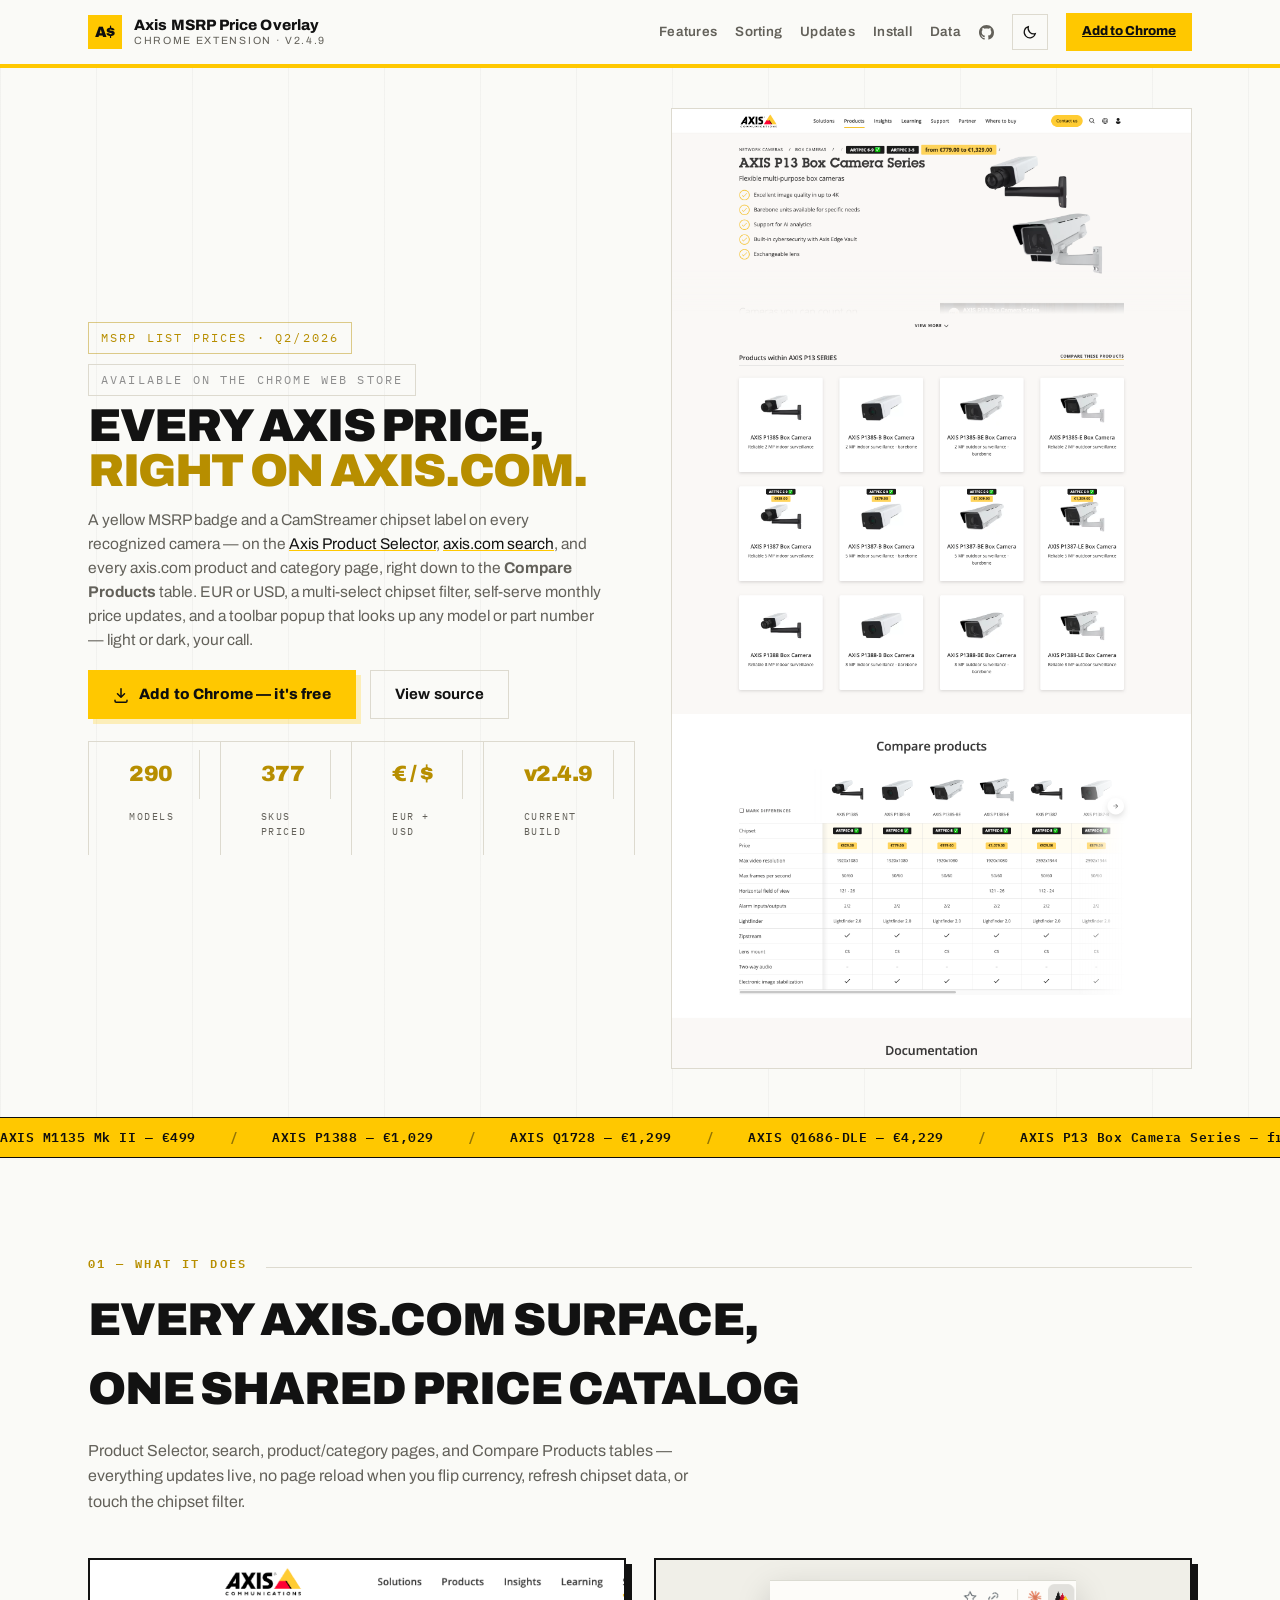
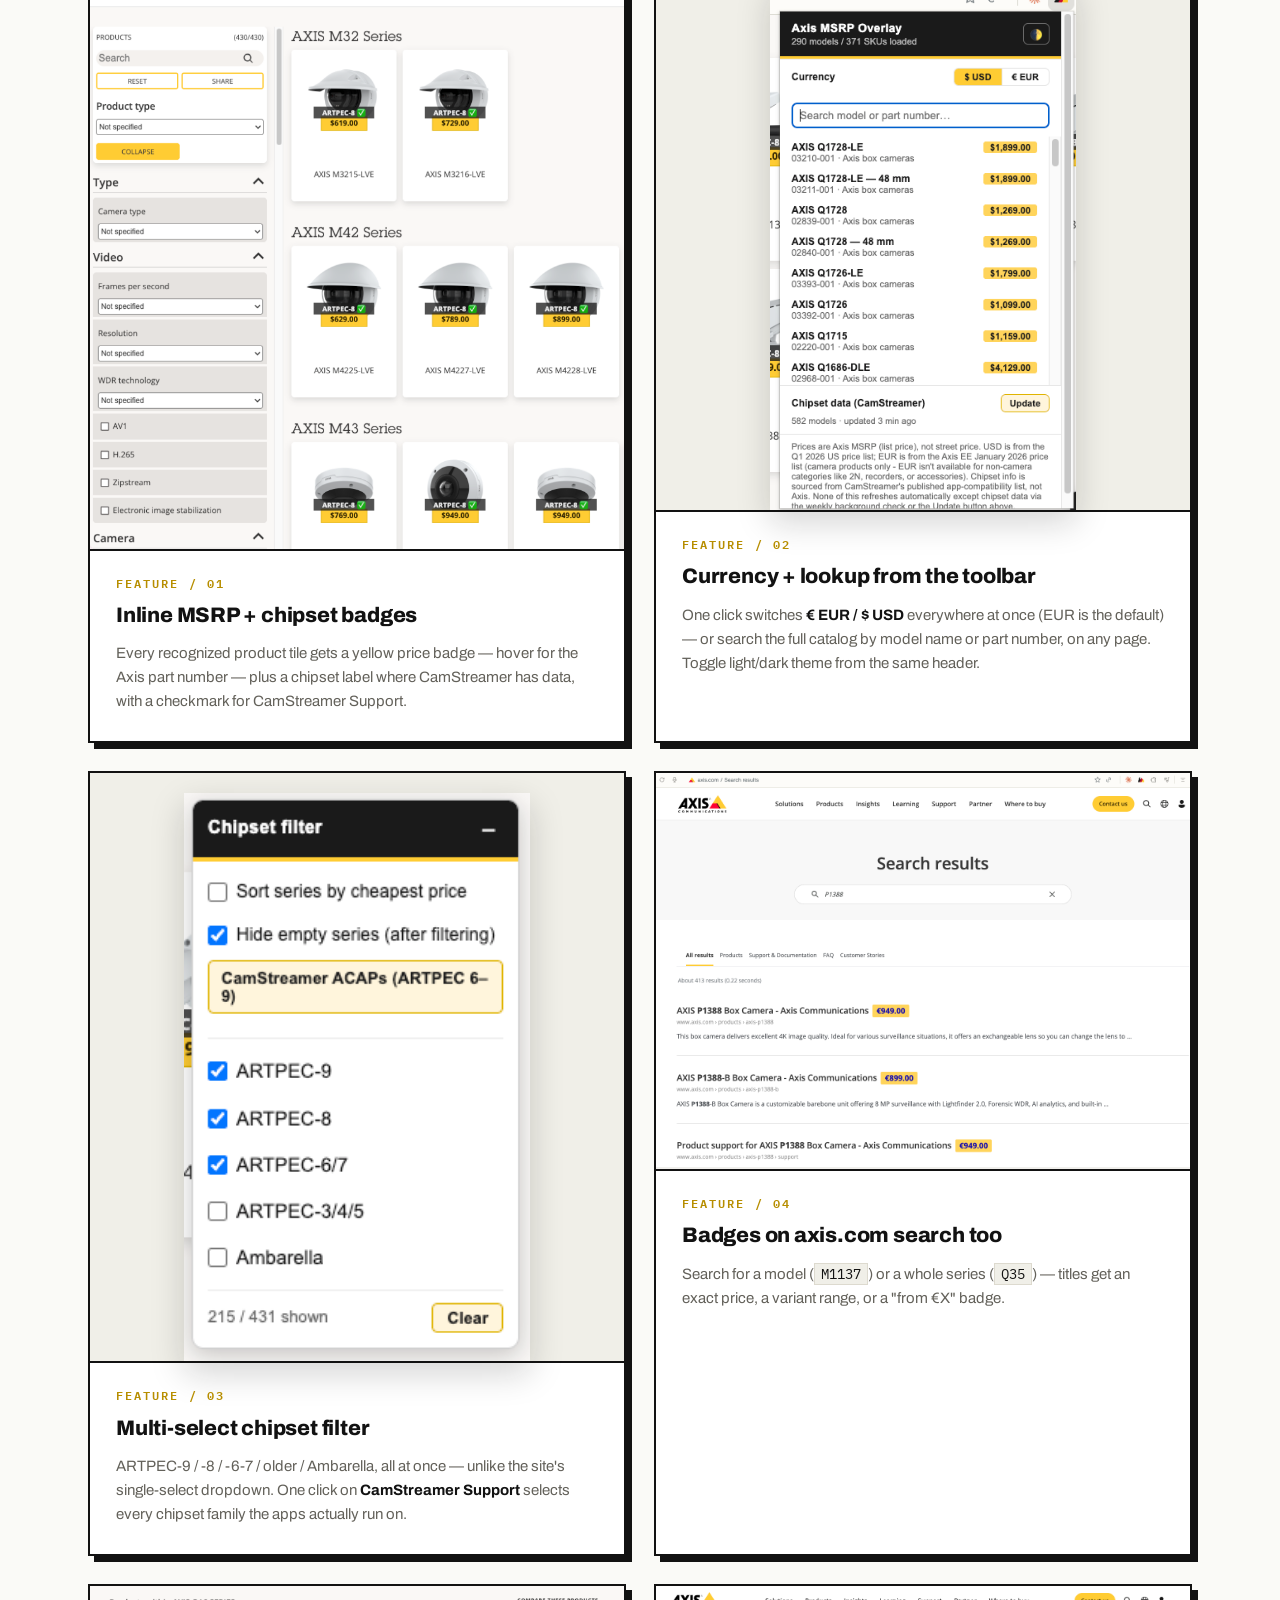
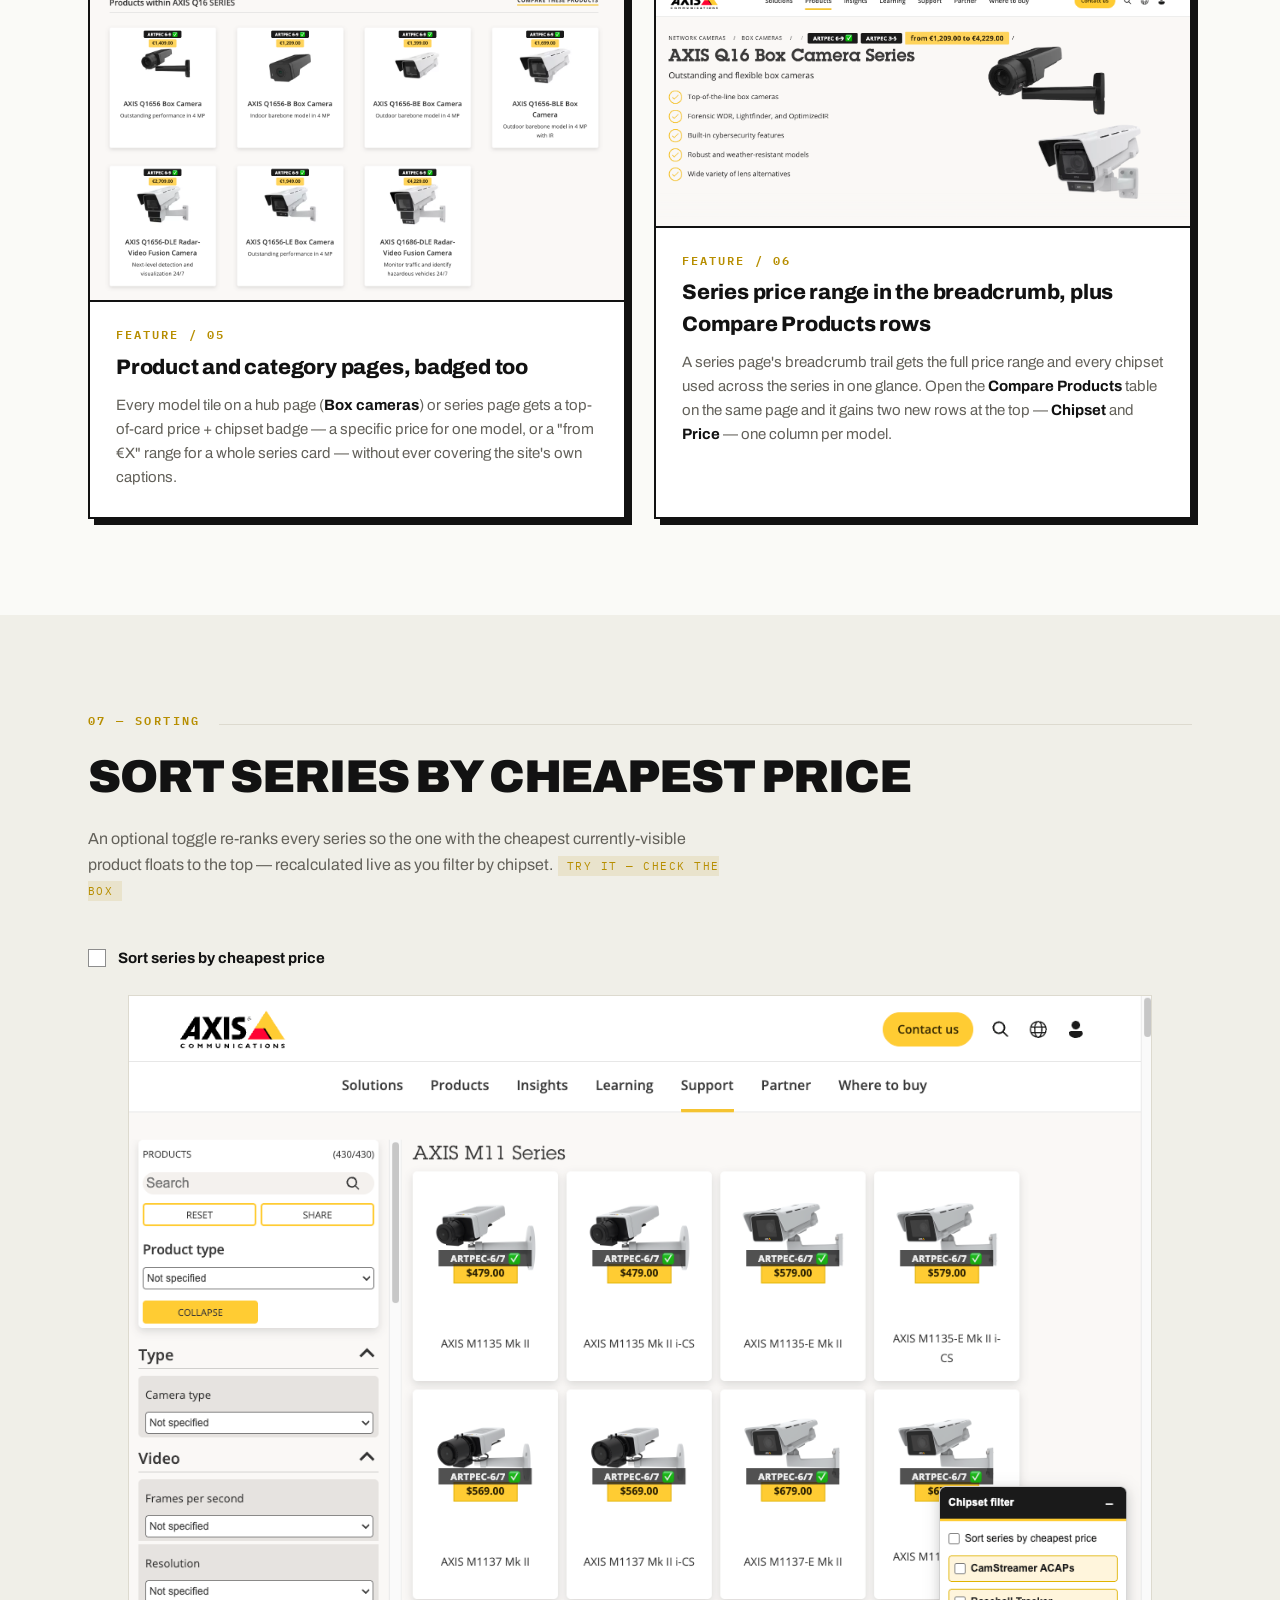
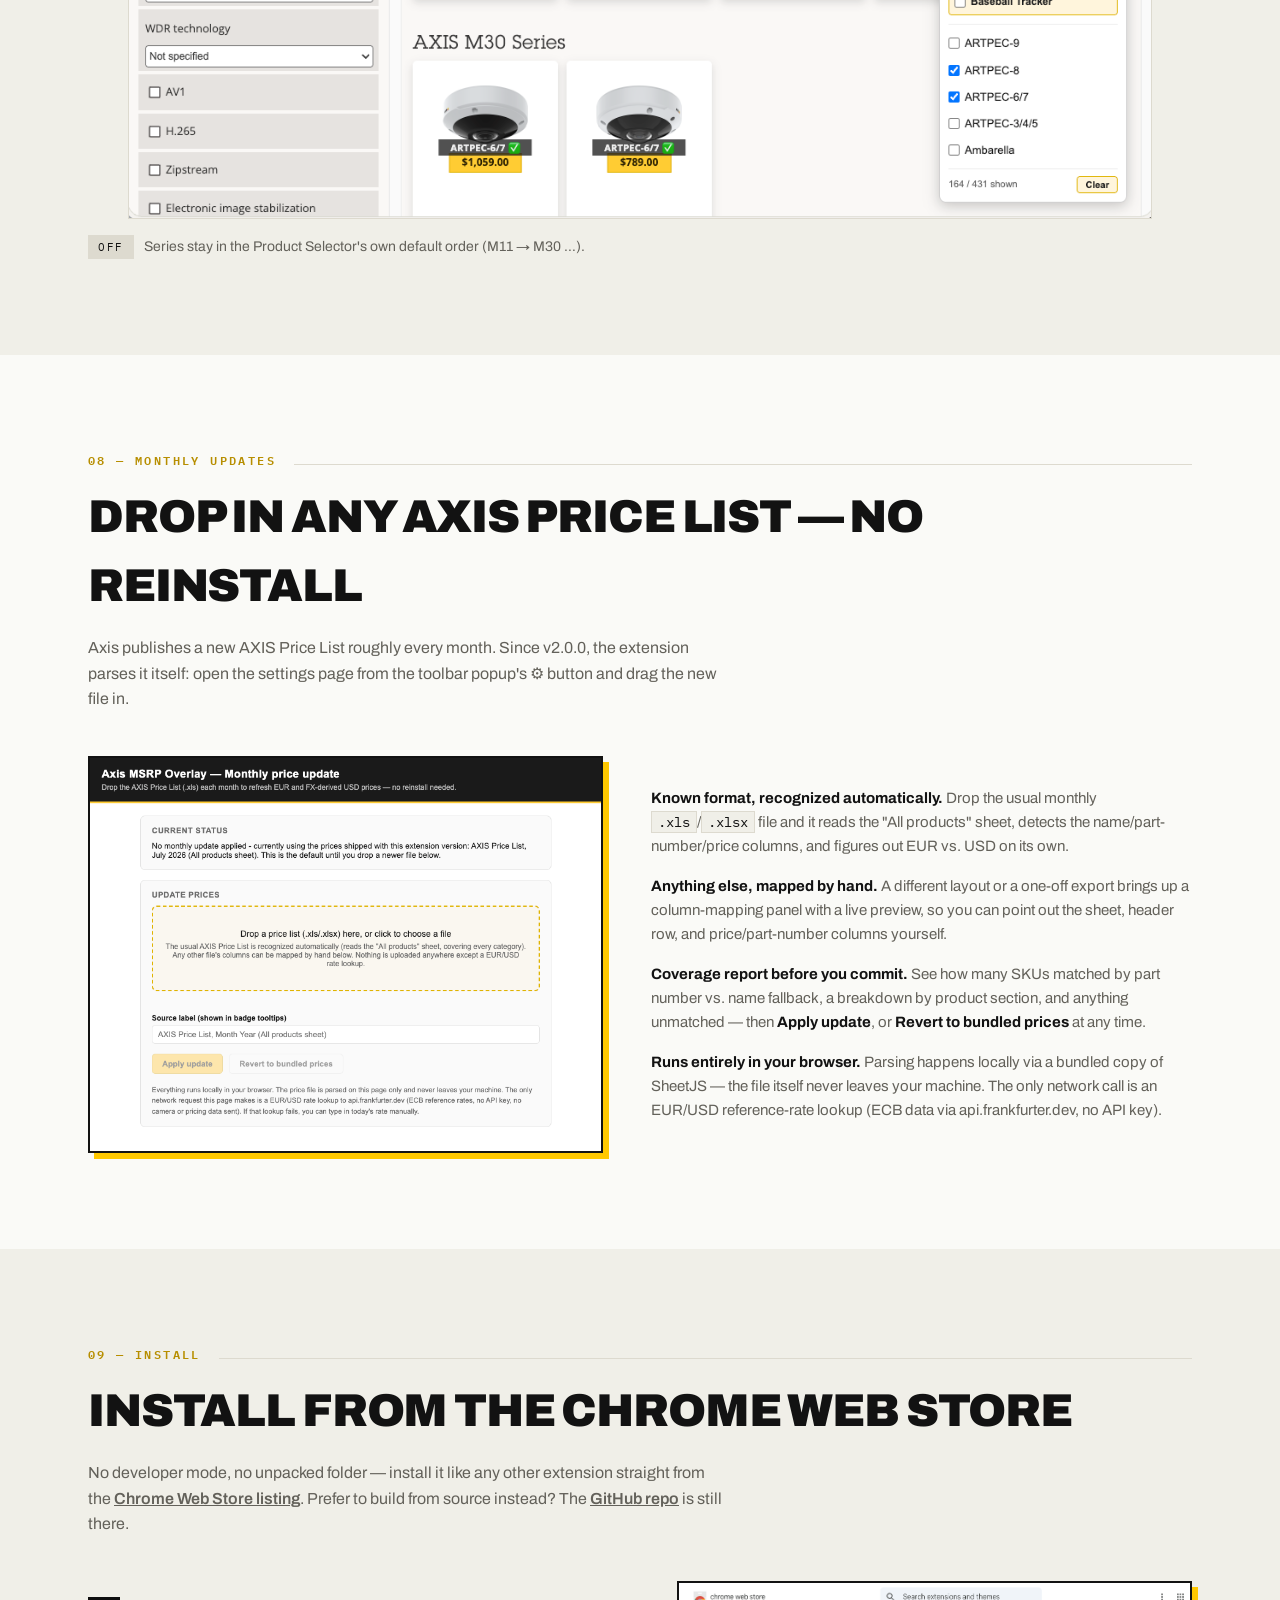
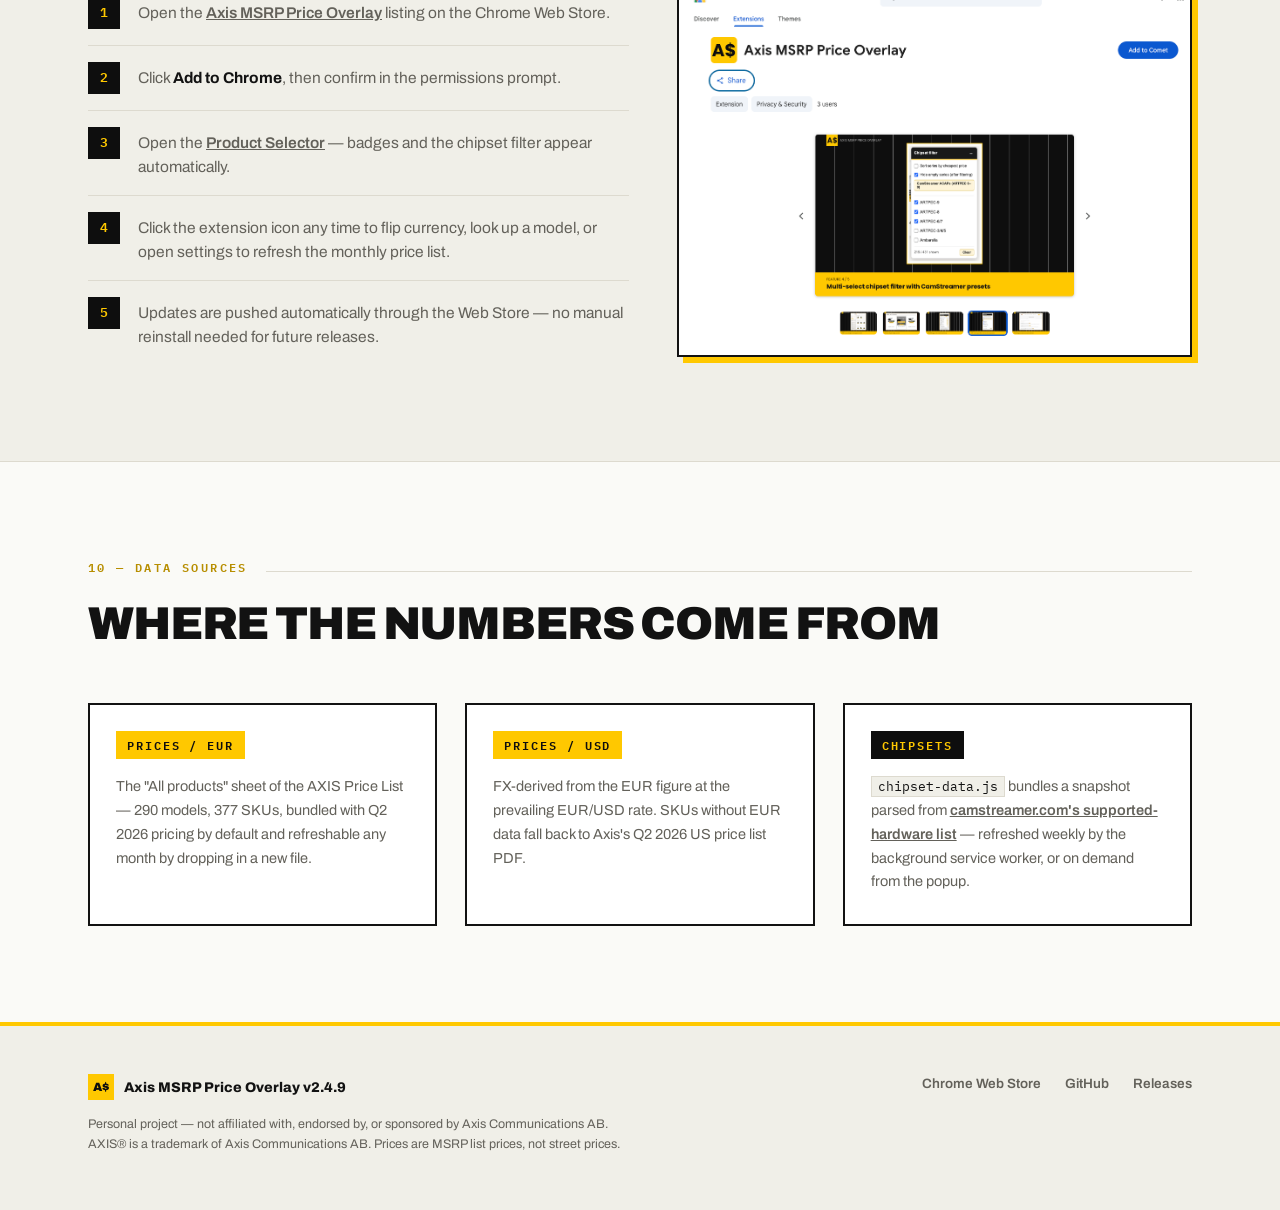
==== docs/index.html @ 6719619a "Add files via upload" ====
<!DOCTYPE html>
<html lang="en">
<head>
<meta charset="UTF-8">
<meta name="viewport" content="width=device-width, initial-scale=1.0">
<title>Axis MSRP Price Overlay — Chrome Extension</title>
<meta name="description" content="Axis MSRP prices and CamStreamer chipset info on the Product Selector, axis.com search, product/category pages, and Compare Products tables. EUR/USD, monthly self-serve price updates.">
<script>
  // Applied synchronously, before first paint, so the page never flashes the
  // wrong theme on load. Mirrors the extension's own light/dark toggle:
  // remembers the visitor's choice, otherwise follows the OS preference.
  (function () {
    var KEY = "axis-overlay-docs-theme";
    var stored = null;
    try { stored = localStorage.getItem(KEY); } catch (e) {}
    var theme = stored || (window.matchMedia && window.matchMedia("(prefers-color-scheme: dark)").matches ? "dark" : "light");
    document.documentElement.setAttribute("data-theme", theme);
  })();
</script>
<link rel="preconnect" href="https://fonts.googleapis.com">
<link rel="preconnect" href="https://fonts.gstatic.com" crossorigin>
<link href="https://fonts.googleapis.com/css2?family=Archivo:wght@400;500;600;700;800;900&family=IBM+Plex+Mono:wght@400;500;600&display=swap" rel="stylesheet">
<style>
  :root {
    --yellow: #FFC800;
    --yellow-deep: #B78E00;
    --void-fixed: #0E0E0E; /* always-dark text/border for elements sitting directly on the yellow accent (brand mark, ticker, step numbers) - constant across both themes so the brand mark reads the same either way */

    /* Light theme (default) */
    --bg: #FAFAF7;
    --bg-alt: #F0EFE8;
    --surface: #FFFFFF;
    --ink: #121212;
    --mute: #63615A;
    --mute-2: #8D8D8D;
    --border: #DDDACF;
    --grid-tint: rgba(18, 18, 18, 0.035);
  }

  html[data-theme="dark"] {
    --bg: #0E0E0E;
    --bg-alt: #1A1A1A;
    --surface: #1E1E1E;
    --ink: #F4F3EE;
    --mute: #B9B8B2;
    --mute-2: #9B9B9B;
    --border: #2C2C2C;
    --grid-tint: rgba(244, 243, 238, 0.045);
  }

  * { box-sizing: border-box; }
  html { scroll-behavior: smooth; }
  body {
    margin: 0;
    background: var(--bg);
    color: var(--ink);
    font-family: 'Archivo', Helvetica, Arial, sans-serif;
    -webkit-font-smoothing: antialiased;
    line-height: 1.5;
    transition: background 0.15s ease, color 0.15s ease;
  }
  a { color: inherit; }
  img { max-width: 100%; display: block; }
  code {
    font-family: 'IBM Plex Mono', monospace;
    background: var(--bg-alt);
    border: 1px solid var(--border);
    padding: 1px 6px;
    font-size: 0.9em;
    color: var(--ink);
  }
  ::selection { background: var(--yellow); color: var(--void-fixed); }
  .wrap { max-width: 1160px; margin: 0 auto; padding: 0 28px; }
  .mono { font-family: 'IBM Plex Mono', monospace; }

  /* ---------- Buttons ---------- */
  .btn {
    display: inline-flex; align-items: center; gap: 10px;
    text-decoration: none;
    font-weight: 800;
    font-size: 15px;
    padding: 12px 24px;
    letter-spacing: 0.01em;
    border: 1px solid transparent;
  }
  .btn svg { width: 16px; height: 16px; fill: currentColor; }
  .btn-primary { background: var(--yellow); color: var(--void-fixed); box-shadow: 5px 5px 0 rgba(255,200,0,0.25); }
  .btn-primary:hover { background: #fff; box-shadow: 5px 5px 0 rgba(255,255,255,0.25); }
  .btn-ghost { background: transparent; color: var(--ink); border-color: var(--border); font-weight: 700; }
  .btn-ghost:hover { border-color: var(--yellow); color: var(--yellow-deep); }
  html[data-theme="dark"] .btn-ghost:hover { color: var(--yellow); }
  .btn-nav { background: var(--yellow); color: var(--void-fixed); font-weight: 800; font-size: 13px; padding: 9px 16px; }
  .btn-nav:hover { background: #fff; }

  /* ---------- Theme toggle ---------- */
  .theme-toggle {
    width: 36px; height: 36px; flex: none;
    display: flex; align-items: center; justify-content: center;
    background: transparent; border: 1px solid var(--border); color: var(--ink);
    cursor: pointer; padding: 0;
  }
  .theme-toggle:hover { border-color: var(--yellow); color: var(--yellow-deep); }
  html[data-theme="dark"] .theme-toggle:hover { color: var(--yellow); }
  .theme-toggle svg { width: 16px; height: 16px; fill: none; stroke: currentColor; stroke-width: 1.8; }
  .theme-toggle .icon-sun { display: none; }
  .theme-toggle .icon-moon { display: block; }
  html[data-theme="dark"] .theme-toggle .icon-sun { display: block; }
  html[data-theme="dark"] .theme-toggle .icon-moon { display: none; }

  /* ---------- Nav ---------- */
  header {
    position: sticky; top: 0; z-index: 60;
    background: var(--bg);
    border-bottom: 4px solid var(--yellow);
    transition: background 0.15s ease;
  }
  .nav-inner {
    height: 64px;
    display: flex; align-items: center; justify-content: space-between; gap: 20px;
  }
  .brand { display: flex; align-items: center; gap: 12px; text-decoration: none; }
  .brand-mark {
    width: 34px; height: 34px; flex: none;
    background: var(--yellow);
    display: flex; align-items: center; justify-content: center;
    font-weight: 900; font-size: 15px; color: var(--void-fixed); letter-spacing: -0.02em;
  }
  .brand-text { display: flex; flex-direction: column; line-height: 1.15; }
  .brand-text .t1 { color: var(--ink); font-weight: 800; font-size: 15px; letter-spacing: 0.01em; }
  .brand-text .t2 { color: var(--mute); font-size: 10.5px; letter-spacing: 0.16em; text-transform: uppercase; }
  .nav-links { display: flex; align-items: center; gap: 18px; }
  .nav-links a:not(.btn-nav) { color: var(--mute); text-decoration: none; font-size: 13.5px; font-weight: 600; letter-spacing: 0.02em; }
  .nav-links a:not(.btn-nav):hover { color: var(--yellow-deep); }
  html[data-theme="dark"] .nav-links a:not(.btn-nav):hover { color: var(--yellow); }
  .icon-github { width: 15px; height: 15px; fill: currentColor; }
  .icon-github-link { color: var(--mute); display: flex; }
  .icon-github-link:hover { color: var(--yellow-deep); }
  html[data-theme="dark"] .icon-github-link:hover { color: var(--yellow); }

  /* ---------- Hero ---------- */
  .hero {
    background: var(--bg); color: var(--ink);
    padding: 40px 28px 48px;
    position: relative; overflow: hidden;
    transition: background 0.15s ease;
  }
  .hero::before {
    content: ""; position: absolute; inset: 0; pointer-events: none;
    background-image: repeating-linear-gradient(90deg, var(--grid-tint) 0, var(--grid-tint) 1px, transparent 1px, transparent 96px);
  }
  .hero .wrap { position: relative; }
  .hero-grid { display: grid; grid-template-columns: 1.05fr 1fr; gap: 36px; align-items: center; }
  .hero-copy { min-width: 0; }
  .tag-row { display: flex; flex-wrap: wrap; align-items: center; gap: 10px; margin-bottom: 8px; }
  .tag {
    font-family: 'IBM Plex Mono', monospace; font-size: 12px; letter-spacing: 0.18em; text-transform: uppercase;
    padding: 6px 12px; border: 1px solid var(--border); color: var(--mute-2);
  }
  .tag-accent { color: var(--yellow-deep); border-color: rgba(183,142,0,0.45); }
  html[data-theme="dark"] .tag-accent { color: var(--yellow); border-color: rgba(255,200,0,0.45); }
  .hero h1 {
    margin: 0 0 14px; font-weight: 900; letter-spacing: -0.03em; line-height: 0.98;
    font-size: clamp(28px, 3.6vw, 54px); max-width: 560px; text-transform: uppercase;
  }
  .hero h1 span { color: var(--yellow-deep); }
  html[data-theme="dark"] .hero h1 span { color: var(--yellow); }
  .hero .sub { margin: 0 0 18px; max-width: 520px; font-size: 15.5px; line-height: 1.55; color: var(--mute); }
  .hero .sub a { color: var(--ink); text-decoration-color: var(--yellow); }
  .cta-row { display: flex; flex-wrap: wrap; gap: 14px; margin-bottom: 22px; }
  .stat-strip {
    display: grid; grid-template-columns: repeat(4, 1fr);
    border: 1px solid var(--border); border-bottom: none;
    max-width: 760px;
  }
  .stat-strip div { padding: 8px 20px; border-right: 1px solid var(--border); }
  .stat-strip div:last-child { border-right: none; }
  .stat-num { font-weight: 900; font-size: 22px; color: var(--yellow-deep); letter-spacing: -0.02em; }
  html[data-theme="dark"] .stat-num { color: var(--yellow); }
  .stat-label { font-family: 'IBM Plex Mono', monospace; font-size: 10px; letter-spacing: 0.16em; text-transform: uppercase; color: var(--mute); margin-top: 2px; }
  .hero-shot { margin: 0; border: 1px solid var(--border); background: var(--bg-alt); width: 100%; }
  .hero-shot img { width: 100%; height: auto; }

  /* ---------- Ticker ---------- */
  .ticker {
    background: var(--yellow); border-top: 1px solid var(--void-fixed); border-bottom: 1px solid var(--void-fixed);
    overflow: hidden; padding: 10px 0;
  }
  .ticker-track {
    display: flex; gap: 34px; white-space: nowrap;
    font-family: 'IBM Plex Mono', monospace; font-size: 12.5px; font-weight: 600; color: var(--void-fixed); letter-spacing: 0.04em;
    width: max-content;
    animation: ticker-scroll 32s linear infinite;
  }
  .ticker:hover .ticker-track { animation-play-state: paused; }
  .ticker-track span { flex: none; }
  .ticker-track .sep { opacity: 0.45; }
  @keyframes ticker-scroll { from { transform: translateX(0); } to { transform: translateX(-50%); } }

  /* ---------- Section heading ---------- */
  .eyebrow-row { display: flex; align-items: baseline; gap: 18px; margin-bottom: 14px; }
  .eyebrow { font-family: 'IBM Plex Mono', monospace; font-size: 12px; letter-spacing: 0.2em; font-weight: 600; color: var(--yellow-deep); }
  html[data-theme="dark"] .eyebrow { color: var(--yellow); }
  .rule { flex: 1; height: 1px; background: var(--border); }
  .section-title { margin: 0 0 14px; font-weight: 900; letter-spacing: -0.025em; text-transform: uppercase; font-size: clamp(28px, 3.6vw, 46px); }
  .section-sub { margin: 0 0 44px; max-width: 640px; font-size: 16px; line-height: 1.6; color: var(--mute); }

  section { padding: 96px 28px; transition: background 0.15s ease; }

  /* ---------- Features ---------- */
  .features { background: var(--bg); }
  .feature-grid { display: grid; grid-template-columns: repeat(2, 1fr); gap: 28px; }
  .feature-card { background: var(--surface); border: 2px solid var(--ink); box-shadow: 6px 6px 0 var(--ink); display: flex; flex-direction: column; }
  .feature-figure { margin: 0; border-bottom: 2px solid var(--ink); }
  .feature-figure-inset { background: var(--bg-alt); display: flex; justify-content: center; padding: 20px 20px 0; }
  .feature-figure-inset img { box-shadow: 0 12px 32px rgba(16,16,16,0.18); }
  .feature-body { padding: 24px 26px 28px; }
  .feature-kicker { font-family: 'IBM Plex Mono', monospace; font-size: 11.5px; letter-spacing: 0.18em; color: var(--yellow-deep); font-weight: 600; margin-bottom: 8px; }
  html[data-theme="dark"] .feature-kicker { color: var(--yellow); }
  .feature-body h3 { margin: 0 0 10px; font-weight: 800; font-size: 21px; letter-spacing: -0.01em; }
  .feature-body p { margin: 0; color: var(--mute); font-size: 15px; line-height: 1.6; }
  .feature-body strong { color: var(--ink); }

  /* ---------- Sorting (live, checkbox-driven demo) ---------- */
  .sorting { background: var(--bg-alt); }

  /* A real checkbox (not a decorative one) drives everything below it via
     the CSS :checked + general-sibling combinator - no JS needed, and it
     behaves like an actual checkbox (click, keyboard, screen reader) rather
     than a fake button pretending to be one. */
  .sort-toggle-row { display: flex; align-items: center; gap: 12px; margin-bottom: 26px; }
  .sort-checkbox {
    appearance: none; -webkit-appearance: none;
    width: 18px; height: 18px; flex: none;
    border: 1px solid var(--mute-2);
    background: var(--surface);
    margin: 0; position: relative; cursor: pointer;
  }
  .sort-checkbox:checked { background: var(--ink); border-color: var(--ink); }
  .sort-checkbox:checked::after {
    content: ""; position: absolute; left: 5px; top: 2px;
    width: 5px; height: 9px;
    border: solid var(--yellow); border-width: 0 2px 2px 0;
    transform: rotate(45deg);
  }
  .sort-toggle-label {
    font-size: 15px; font-weight: 700; cursor: pointer; user-select: none;
  }
  .try-live-tag {
    font-family: 'IBM Plex Mono', monospace; font-size: 10.5px; letter-spacing: 0.14em;
    color: var(--yellow-deep); background: rgba(183,142,0,0.12);
    padding: 3px 9px; margin-left: 2px;
  }
  html[data-theme="dark"] .try-live-tag { color: var(--yellow); background: rgba(255,200,0,0.12); }

  .compare-live { position: relative; border: 1px solid var(--border); background: var(--surface); }
  .compare-live img { width: 100%; height: auto; display: block; }
  .compare-live .shot-on { position: absolute; inset: 0; opacity: 0; transition: opacity 0.2s ease; }
  .compare-live .shot-off { position: relative; opacity: 1; transition: opacity 0.2s ease; }
  .sort-checkbox:checked ~ .compare-live .shot-off { opacity: 0; }
  .sort-checkbox:checked ~ .compare-live .shot-on { opacity: 1; }

  .live-caption { margin: 14px 0 0; font-size: 14px; color: var(--mute); }
  .live-caption .caption-off { display: flex; align-items: center; gap: 10px; }
  .live-caption .caption-on { display: none; align-items: center; gap: 10px; }
  .sort-checkbox:checked ~ .live-caption .caption-off { display: none; }
  .sort-checkbox:checked ~ .live-caption .caption-on { display: flex; }
  .state-tag { font-family: 'IBM Plex Mono', monospace; font-size: 11px; letter-spacing: 0.14em; padding: 4px 10px; flex: none; }
  .state-tag.off { background: var(--border); color: var(--ink); }
  .state-tag.on { background: var(--yellow); color: var(--void-fixed); font-weight: 600; }

  /* ---------- Updates ---------- */
  .updates { background: var(--bg); }
  .updates-grid { display: grid; grid-template-columns: 1fr 1.05fr; gap: 48px; align-items: center; }
  .updates-shot { margin: 0; border: 2px solid var(--ink); box-shadow: 6px 6px 0 var(--yellow); }
  .updates-list { list-style: none; margin: 0; padding: 0; display: flex; flex-direction: column; gap: 16px; }
  .updates-list li { font-size: 15px; line-height: 1.6; color: var(--mute); }
  .updates-list strong { color: var(--ink); }

  /* ---------- Install ---------- */
  .install { background: var(--bg-alt); }
  .install-grid { display: grid; grid-template-columns: 1.05fr 1fr; gap: 48px; align-items: start; }
  .steps { list-style: none; margin: 0; padding: 0; display: flex; flex-direction: column; }
  .steps li { display: flex; gap: 18px; padding: 16px 0; border-bottom: 1px solid var(--border); }
  .steps li:last-child { border-bottom: none; }
  .step-num {
    flex: none; width: 32px; height: 32px; background: var(--void-fixed); color: var(--yellow);
    display: flex; align-items: center; justify-content: center;
    font-family: 'IBM Plex Mono', monospace; font-weight: 600; font-size: 13px;
  }
  .step-text { font-size: 15.5px; line-height: 1.55; color: var(--mute); padding-top: 4px; }
  .step-text strong { color: var(--ink); }
  .step-text a { font-weight: 600; }
  .install-shot { margin: 0; border: 2px solid var(--ink); box-shadow: 6px 6px 0 var(--yellow); }

  /* ---------- Sources ---------- */
  .sources { background: var(--bg); border-top: 1px solid var(--border); }
  .sources-grid { display: grid; grid-template-columns: repeat(3, 1fr); gap: 28px; }
  .source-card { background: var(--surface); border: 2px solid var(--ink); padding: 26px 26px 30px; }
  .source-tag { font-family: 'IBM Plex Mono', monospace; font-size: 12px; letter-spacing: 0.16em; display: inline-block; padding: 5px 11px; font-weight: 600; margin-bottom: 16px; }
  .source-tag.light { background: var(--yellow); color: var(--void-fixed); }
  .source-tag.dark { background: var(--void-fixed); color: var(--yellow); }
  .source-card p { margin: 0; color: var(--mute); font-size: 14.5px; line-height: 1.65; }
  .source-card a { font-weight: 600; }

  /* ---------- Footer ---------- */
  footer { background: var(--bg-alt); color: var(--mute); padding: 48px 28px 56px; border-top: 4px solid var(--yellow); }
  .footer-inner { display: flex; flex-wrap: wrap; justify-content: space-between; align-items: flex-start; gap: 24px; }
  .footer-brand { max-width: 560px; }
  .footer-brand-row { display: flex; align-items: center; gap: 10px; margin-bottom: 14px; }
  .footer-mark { width: 26px; height: 26px; background: var(--yellow); display: flex; align-items: center; justify-content: center; font-weight: 900; font-size: 12px; color: var(--void-fixed); }
  .footer-brand-row span.name { color: var(--ink); font-weight: 800; font-size: 14px; }
  .footer-brand p { margin: 0; font-size: 12.5px; line-height: 1.6; }
  .footer-links { display: flex; gap: 24px; font-size: 13.5px; font-weight: 600; }
  .footer-links a { color: var(--mute); text-decoration: none; }
  .footer-links a:hover { color: var(--yellow-deep); }
  html[data-theme="dark"] .footer-links a:hover { color: var(--yellow); }

  @media (max-width: 860px) {
    .install-grid, .feature-grid, .sources-grid, .updates-grid { grid-template-columns: 1fr; }
    .hero-grid { grid-template-columns: 1fr; gap: 28px; }
    .hero h1, .hero .sub { max-width: 100%; }
    .stat-strip { grid-template-columns: repeat(2, 1fr); max-width: 100%; }
    .stat-strip div:nth-child(2) { border-right: none; }
  }
  @media (max-width: 640px) {
    .hero { padding-top: 28px; }
    .nav-links a:not(.btn-nav):not(.icon-github-link) { display: none; }
    section { padding: 64px 20px; }
  }
</style>
</head>
<body>

<header>
  <div class="wrap nav-inner">
    <a class="brand" href="#top">
      <span class="brand-mark">A$</span>
      <span class="brand-text">
        <span class="t1">Axis MSRP Price Overlay</span>
        <span class="t2">Chrome extension · v2.4.9</span>
      </span>
    </a>
    <nav class="nav-links">
      <a href="#features">Features</a>
      <a href="#sorting">Sorting</a>
      <a href="#updates">Updates</a>
      <a href="#install">Install</a>
      <a href="#sources">Data</a>
      <a href="https://github.com/kotyzap/Axis-MSRP-Price-Overlay-Chrome-Extension" target="_blank" rel="noopener" class="icon-github-link">
        <svg class="icon-github" viewBox="0 0 16 16"><path d="M8 0C3.58 0 0 3.58 0 8c0 3.54 2.29 6.53 5.47 7.59.4.07.55-.17.55-.38 0-.19-.01-.82-.01-1.49-2.01.37-2.53-.49-2.69-.94-.09-.23-.48-.94-.82-1.13-.28-.15-.68-.52-.01-.53.63-.01 1.08.58 1.23.82.72 1.21 1.87.87 2.33.66.07-.52.28-.87.51-1.07-1.78-.2-3.64-.89-3.64-3.95 0-.87.31-1.59.82-2.15-.08-.2-.36-1.02.08-2.12 0 0 .67-.21 2.2.82.64-.18 1.32-.27 2-.27.68 0 1.36.09 2 .27 1.53-1.04 2.2-.82 2.2-.82.44 1.1.16 1.92.08 2.12.51.56.82 1.27.82 2.15 0 3.07-1.87 3.75-3.65 3.95.29.25.54.73.54 1.48 0 1.07-.01 1.93-.01 2.2 0 .21.15.46.55.38A8.01 8.01 0 0 0 16 8c0-4.42-3.58-8-8-8z"/></svg>
      </a>
      <button type="button" id="theme-toggle" class="theme-toggle" aria-label="Toggle dark mode" title="Toggle dark mode">
        <svg class="icon-sun" viewBox="0 0 24 24"><circle cx="12" cy="12" r="4"></circle><path d="M12 2v3M12 19v3M4.2 4.2l2.1 2.1M17.7 17.7l2.1 2.1M2 12h3M19 12h3M4.2 19.8l2.1-2.1M17.7 6.3l2.1-2.1"></path></svg>
        <svg class="icon-moon" viewBox="0 0 24 24"><path d="M20 14.5A8.5 8.5 0 0 1 9.5 4a8.5 8.5 0 1 0 10.5 10.5z"></path></svg>
      </button>
      <a class="btn-nav" href="https://chromewebstore.google.com/detail/axis-msrp-price-overlay/gnegcekipfaapeboifcejnjmfemfigpl" target="_blank" rel="noopener">Add to Chrome</a>
    </nav>
  </div>
</header>

<section class="hero" id="top">
  <div class="wrap hero-grid">
    <div class="hero-copy">
      <div class="tag-row">
        <span class="tag tag-accent">MSRP list prices · Q2/2026</span>
        <span class="tag">Available on the Chrome Web Store</span>
      </div>
      <h1>Every Axis price,<br><span>right on axis.com.</span></h1>
      <p class="sub">
        A yellow MSRP badge and a CamStreamer chipset label on every recognized camera — on the
        <a href="https://www.axis.com/support/tools/product-selector" target="_blank" rel="noopener">Axis Product Selector</a>,
        <a href="https://www.axis.com/search" target="_blank" rel="noopener">axis.com search</a>, and every
        axis.com product and category page, right down to the <strong>Compare Products</strong> table.
        EUR or USD, a multi-select chipset filter, self-serve monthly price updates, and a toolbar popup that looks up any model or part number — light or dark, your call.
      </p>
      <div class="cta-row">
        <a class="btn btn-primary" href="https://chromewebstore.google.com/detail/axis-msrp-price-overlay/gnegcekipfaapeboifcejnjmfemfigpl" target="_blank" rel="noopener">
          <svg viewBox="0 0 16 16"><path d="M8 1a.75.75 0 0 1 .75.75v6.69l2.22-2.22a.75.75 0 1 1 1.06 1.06l-3.5 3.5a.75.75 0 0 1-1.06 0l-3.5-3.5a.75.75 0 1 1 1.06-1.06l2.22 2.22V1.75A.75.75 0 0 1 8 1zM2 12.5a.75.75 0 0 1 .75.75v.75c0 .28.22.5.5.5h9.5a.5.5 0 0 0 .5-.5v-.75a.75.75 0 0 1 1.5 0v.75A2 2 0 0 1 12.75 16h-9.5A2 2 0 0 1 1.25 14v-.75A.75.75 0 0 1 2 12.5z"/></svg>
          Add to Chrome — it's free
        </a>
        <a class="btn btn-ghost" href="https://github.com/kotyzap/Axis-MSRP-Price-Overlay-Chrome-Extension" target="_blank" rel="noopener">View source</a>
      </div>
      <div class="stat-strip">
        <div><div class="stat-num">290</div><div class="stat-label">Models</div></div>
        <div><div class="stat-num">377</div><div class="stat-label">SKUs priced</div></div>
        <div><div class="stat-num">€ / $</div><div class="stat-label">EUR + USD</div></div>
        <div><div class="stat-num">v2.4.9</div><div class="stat-label">Current build</div></div>
      </div>
    </div>
    <figure class="hero-shot">
      <img src="img/AXIS P13 Box Camera Series _ Axis Communications.png" alt="AXIS P13 Box Camera Series page with a chipset and 'from €779.00 to €1,329.00' price range badge in the breadcrumb trail, price/chipset badges on every product card, and a Compare Products table with added Chipset and Price rows">
    </figure>
  </div>
</section>

<div class="ticker">
  <div class="ticker-track">
    <span>AXIS M1135 Mk II — €499</span><span class="sep">/</span>
    <span>AXIS P1388 — €1,029</span><span class="sep">/</span>
    <span>AXIS Q1728 — €1,299</span><span class="sep">/</span>
    <span>AXIS Q1686-DLE — €4,229</span><span class="sep">/</span>
    <span>AXIS P13 Box Camera Series — from €779 to €1,329</span><span class="sep">/</span>
    <span>AXIS Q3546-LVE — €1,399</span><span class="sep">/</span>
    <span>ARTPEC 6-9 ✅ CamStreamer Support</span><span class="sep">/</span>
    <span>AMB CV25</span><span class="sep">/</span>
    <span>AXIS M1135 Mk II — €499</span><span class="sep">/</span>
    <span>AXIS P1388 — €1,029</span><span class="sep">/</span>
    <span>AXIS Q1728 — €1,299</span><span class="sep">/</span>
    <span>AXIS Q1686-DLE — €4,229</span><span class="sep">/</span>
    <span>AXIS P13 Box Camera Series — from €779 to €1,329</span><span class="sep">/</span>
    <span>AXIS Q3546-LVE — €1,399</span><span class="sep">/</span>
    <span>ARTPEC 6-9 ✅ CamStreamer Support</span><span class="sep">/</span>
    <span>AMB CV25</span>
  </div>
</div>

<section class="features" id="features">
  <div class="wrap">
    <div class="eyebrow-row">
      <span class="eyebrow">01 — WHAT IT DOES</span>
      <span class="rule"></span>
    </div>
    <h2 class="section-title">Every axis.com surface,<br>one shared price catalog</h2>
    <p class="section-sub">Product Selector, search, product/category pages, and Compare Products tables — everything updates live, no page reload when you flip currency, refresh chipset data, or touch the chipset filter.</p>

    <div class="feature-grid">
      <div class="feature-card">
        <figure class="feature-figure">
          <img src="img/inline-badges-overview.png" alt="Axis Product Selector showing M32, M42, and M43 series cards, every one with an ARTPEC-8 chipset badge and a yellow price badge (screenshot carried over from the v1.5.9 USD-default UI; badge style is unchanged in v2.4.9)">
        </figure>
        <div class="feature-body">
          <div class="feature-kicker">FEATURE / 01</div>
          <h3>Inline MSRP + chipset badges</h3>
          <p>Every recognized product tile gets a yellow price badge — hover for the Axis part number — plus a chipset label where CamStreamer has data, with a checkmark for CamStreamer Support.</p>
        </div>
      </div>

      <div class="feature-card">
        <figure class="feature-figure feature-figure-inset">
          <img src="img/popup-search.png" alt="Extension popup with EUR/USD currency toggle, search box, and matched models with part numbers and prices" style="width: 62%; max-width: 340px;">
        </figure>
        <div class="feature-body">
          <div class="feature-kicker">FEATURE / 02</div>
          <h3>Currency + lookup from the toolbar</h3>
          <p>One click switches <strong>€ EUR / $ USD</strong> everywhere at once (EUR is the default) — or search the full catalog by model name or part number, on any page. Toggle light/dark theme from the same header.</p>
        </div>
      </div>

      <div class="feature-card">
        <figure class="feature-figure feature-figure-inset">
          <img src="img/chipset-filter-detail.png" alt="Floating chipset filter panel with checkboxes for ARTPEC families and Ambarella, plus a CamStreamer Support preset" style="width: 70%; max-width: 380px;">
        </figure>
        <div class="feature-body">
          <div class="feature-kicker">FEATURE / 03</div>
          <h3>Multi-select chipset filter</h3>
          <p>ARTPEC-9 / -8 / -6-7 / older / Ambarella, all at once — unlike the site's single-select dropdown. One click on <strong>CamStreamer Support</strong> selects every chipset family the apps actually run on.</p>
        </div>
      </div>

      <div class="feature-card">
        <figure class="feature-figure">
          <img src="img/search-results-badge.png" alt="axis.com search results for P1388, each result title ending in a yellow EUR price badge">
        </figure>
        <div class="feature-body">
          <div class="feature-kicker">FEATURE / 04</div>
          <h3>Badges on axis.com search too</h3>
          <p>Search for a model (<code>M1137</code>) or a whole series (<code>Q35</code>) — titles get an exact price, a variant range, or a "from €X" badge.</p>
        </div>
      </div>

      <div class="feature-card">
        <figure class="feature-figure">
          <img src="img/Screenshot 2026-07-17 at 14.42.14.png" alt="AXIS Q16 series category page with every product card showing a black grouped chipset badge (ARTPEC 6-9, checkmarked) and a yellow price badge pinned to the top of the card">
        </figure>
        <div class="feature-body">
          <div class="feature-kicker">FEATURE / 05</div>
          <h3>Product and category pages, badged too</h3>
          <p>Every model tile on a hub page (<strong>Box cameras</strong>) or series page gets a top-of-card price + chipset badge — a specific price for one model, or a "from €X" range for a whole series card — without ever covering the site's own captions.</p>
        </div>
      </div>

      <div class="feature-card">
        <figure class="feature-figure">
          <img src="img/Screenshot 2026-07-17 at 14.42.05.png" alt="AXIS Q16 Box Camera Series breadcrumb trail showing grouped chipset badges (ARTPEC 6-9, ARTPEC 3-5) and a yellow 'from €1,209.00 to €4,229.00' price range badge">
        </figure>
        <div class="feature-body">
          <div class="feature-kicker">FEATURE / 06</div>
          <h3>Series price range in the breadcrumb, plus Compare Products rows</h3>
          <p>A series page's breadcrumb trail gets the full price range and every chipset used across the series in one glance. Open the <strong>Compare Products</strong> table on the same page and it gains two new rows at the top — <strong>Chipset</strong> and <strong>Price</strong> — one column per model.</p>
        </div>
      </div>
    </div>
  </div>
</section>

<section class="sorting" id="sorting">
  <div class="wrap">
    <div class="eyebrow-row">
      <span class="eyebrow">07 — SORTING</span>
      <span class="rule"></span>
    </div>
    <h2 class="section-title">Sort series by cheapest price</h2>
    <p class="section-sub">An optional toggle re-ranks every series so the one with the cheapest currently-visible product floats to the top — recalculated live as you filter by chipset. <span class="try-live-tag">TRY IT — CHECK THE BOX</span></p>

    <div class="sort-toggle-row">
      <input type="checkbox" id="sortDemo" class="sort-checkbox">
      <label for="sortDemo" class="sort-toggle-label">Sort series by cheapest price</label>
    </div>

    <figure class="compare-live">
      <img class="shot-off" src="img/sort-before.png" alt="Sort series by cheapest price unchecked; AXIS M11 series is followed by AXIS M30 series">
      <img class="shot-on" src="img/sort-after.png" alt="Sort series by cheapest price checked; AXIS M11 series is now followed by Modular cameras, from $529 (screenshot carried over from the v1.5.9 USD-default UI)">
    </figure>
    <p class="live-caption">
      <span class="caption-off"><span class="state-tag off">OFF</span> Series stay in the Product Selector's own default order (M11 → M30 …).</span>
      <span class="caption-on"><span class="state-tag on">ON</span> Modular cameras jumps ahead of M30 — now the cheapest visible series.</span>
    </p>
  </div>
</section>

<section class="updates" id="updates">
  <div class="wrap">
    <div class="eyebrow-row">
      <span class="eyebrow">08 — MONTHLY UPDATES</span>
      <span class="rule"></span>
    </div>
    <h2 class="section-title">Drop in any AXIS Price List — no reinstall</h2>
    <p class="section-sub">Axis publishes a new AXIS Price List roughly every month. Since v2.0.0, the extension parses it itself: open the settings page from the toolbar popup's ⚙ button and drag the new file in.</p>
    <div class="updates-grid">
      <figure class="updates-shot">
        <img src="img/price-list-upload.png" alt="Extension settings page with a drop zone for the monthly AXIS Price List .xls file, a source label field, and Apply update / Revert to bundled prices buttons">
      </figure>
      <ul class="updates-list">
        <li><strong>Known format, recognized automatically.</strong> Drop the usual monthly <code>.xls</code>/<code>.xlsx</code> file and it reads the "All products" sheet, detects the name/part-number/price columns, and figures out EUR vs. USD on its own.</li>
        <li><strong>Anything else, mapped by hand.</strong> A different layout or a one-off export brings up a column-mapping panel with a live preview, so you can point out the sheet, header row, and price/part-number columns yourself.</li>
        <li><strong>Coverage report before you commit.</strong> See how many SKUs matched by part number vs. name fallback, a breakdown by product section, and anything unmatched — then <strong>Apply update</strong>, or <strong>Revert to bundled prices</strong> at any time.</li>
        <li><strong>Runs entirely in your browser.</strong> Parsing happens locally via a bundled copy of SheetJS — the file itself never leaves your machine. The only network call is an EUR/USD reference-rate lookup (ECB data via api.frankfurter.dev, no API key).</li>
      </ul>
    </div>
  </div>
</section>

<section class="install" id="install">
  <div class="wrap">
    <div class="eyebrow-row">
      <span class="eyebrow">09 — INSTALL</span>
      <span class="rule"></span>
    </div>
    <h2 class="section-title">Install from the Chrome Web Store</h2>
    <p class="section-sub">No developer mode, no unpacked folder — install it like any other extension straight from the <a href="https://chromewebstore.google.com/detail/axis-msrp-price-overlay/gnegcekipfaapeboifcejnjmfemfigpl" target="_blank" rel="noopener" style="font-weight:600">Chrome Web Store listing</a>. Prefer to build from source instead? The <a href="https://github.com/kotyzap/Axis-MSRP-Price-Overlay-Chrome-Extension" target="_blank" rel="noopener" style="font-weight:600">GitHub repo</a> is still there.</p>
    <div class="install-grid">
      <ol class="steps">
        <li><span class="step-num">1</span><span class="step-text">Open the <a href="https://chromewebstore.google.com/detail/axis-msrp-price-overlay/gnegcekipfaapeboifcejnjmfemfigpl" target="_blank" rel="noopener">Axis MSRP Price Overlay</a> listing on the Chrome Web Store.</span></li>
        <li><span class="step-num">2</span><span class="step-text">Click <strong>Add to Chrome</strong>, then confirm in the permissions prompt.</span></li>
        <li><span class="step-num">3</span><span class="step-text">Open the <a href="https://www.axis.com/support/tools/product-selector" target="_blank" rel="noopener">Product Selector</a> — badges and the chipset filter appear automatically.</span></li>
        <li><span class="step-num">4</span><span class="step-text">Click the extension icon any time to flip currency, look up a model, or open settings to refresh the monthly price list.</span></li>
        <li><span class="step-num">5</span><span class="step-text">Updates are pushed automatically through the Web Store — no manual reinstall needed for future releases.</span></li>
      </ol>
      <figure class="install-shot">
        <img src="img/webstore-listing.png" alt="Axis MSRP Price Overlay listing on the Chrome Web Store, showing the Add to Chrome button and a carousel screenshot of the multi-select chipset filter with CamStreamer presets">
      </figure>
    </div>
  </div>
</section>

<section class="sources" id="sources">
  <div class="wrap">
    <div class="eyebrow-row">
      <span class="eyebrow">10 — DATA SOURCES</span>
      <span class="rule"></span>
    </div>
    <h2 class="section-title" style="margin-bottom:44px;">Where the numbers come from</h2>
    <div class="sources-grid">
      <div class="source-card">
        <div class="source-tag light">PRICES / EUR</div>
        <p>The "All products" sheet of the AXIS Price List — 290 models, 377 SKUs, bundled with Q2 2026 pricing by default and refreshable any month by dropping in a new file.</p>
      </div>
      <div class="source-card">
        <div class="source-tag light">PRICES / USD</div>
        <p>FX-derived from the EUR figure at the prevailing EUR/USD rate. SKUs without EUR data fall back to Axis's Q2 2026 US price list PDF.</p>
      </div>
      <div class="source-card">
        <div class="source-tag dark">CHIPSETS</div>
        <p><code>chipset-data.js</code> bundles a snapshot parsed from <a href="https://camstreamer.com/download-app-all-supported-cameras" target="_blank" rel="noopener" style="font-weight:600">camstreamer.com's supported-hardware list</a> — refreshed weekly by the background service worker, or on demand from the popup.</p>
      </div>
    </div>
  </div>
</section>

<footer>
  <div class="wrap footer-inner">
    <div class="footer-brand">
      <div class="footer-brand-row">
        <span class="footer-mark">A$</span>
        <span class="name">Axis MSRP Price Overlay v2.4.9</span>
      </div>
      <p>Personal project — not affiliated with, endorsed by, or sponsored by Axis Communications AB. AXIS® is a trademark of Axis Communications AB. Prices are MSRP list prices, not street prices.</p>
    </div>
    <div class="footer-links">
      <a href="https://chromewebstore.google.com/detail/axis-msrp-price-overlay/gnegcekipfaapeboifcejnjmfemfigpl" target="_blank" rel="noopener">Chrome Web Store</a>
      <a href="https://github.com/kotyzap/Axis-MSRP-Price-Overlay-Chrome-Extension" target="_blank" rel="noopener">GitHub</a>
      <a href="https://github.com/kotyzap/Axis-MSRP-Price-Overlay-Chrome-Extension/releases" target="_blank" rel="noopener">Releases</a>
    </div>
  </div>
</footer>

<script>
  (function () {
    var KEY = "axis-overlay-docs-theme";
    var root = document.documentElement;
    var btn = document.getElementById("theme-toggle");
    if (!btn) return;
    btn.addEventListener("click", function () {
      var next = root.getAttribute("data-theme") === "dark" ? "light" : "dark";
      root.setAttribute("data-theme", next);
      try { localStorage.setItem(KEY, next); } catch (e) {}
    });
  })();
</script>

</body>
</html>
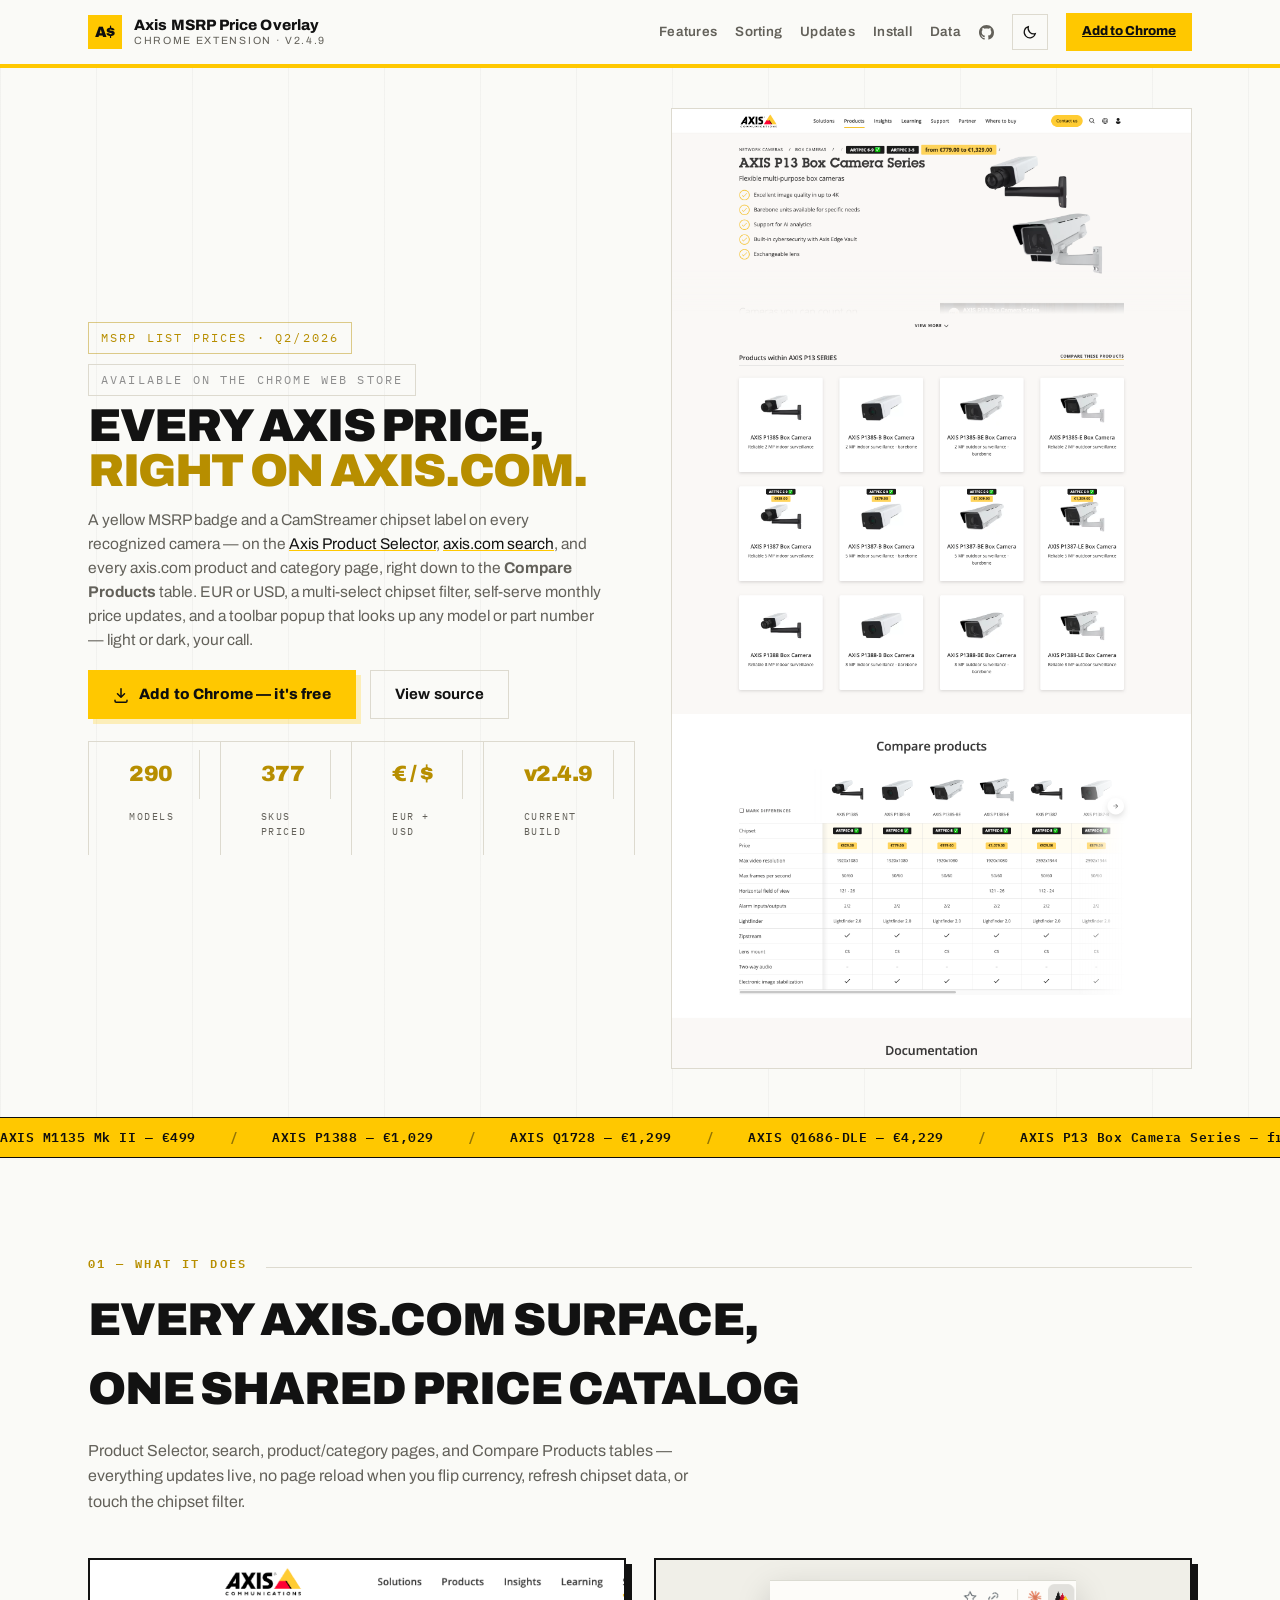
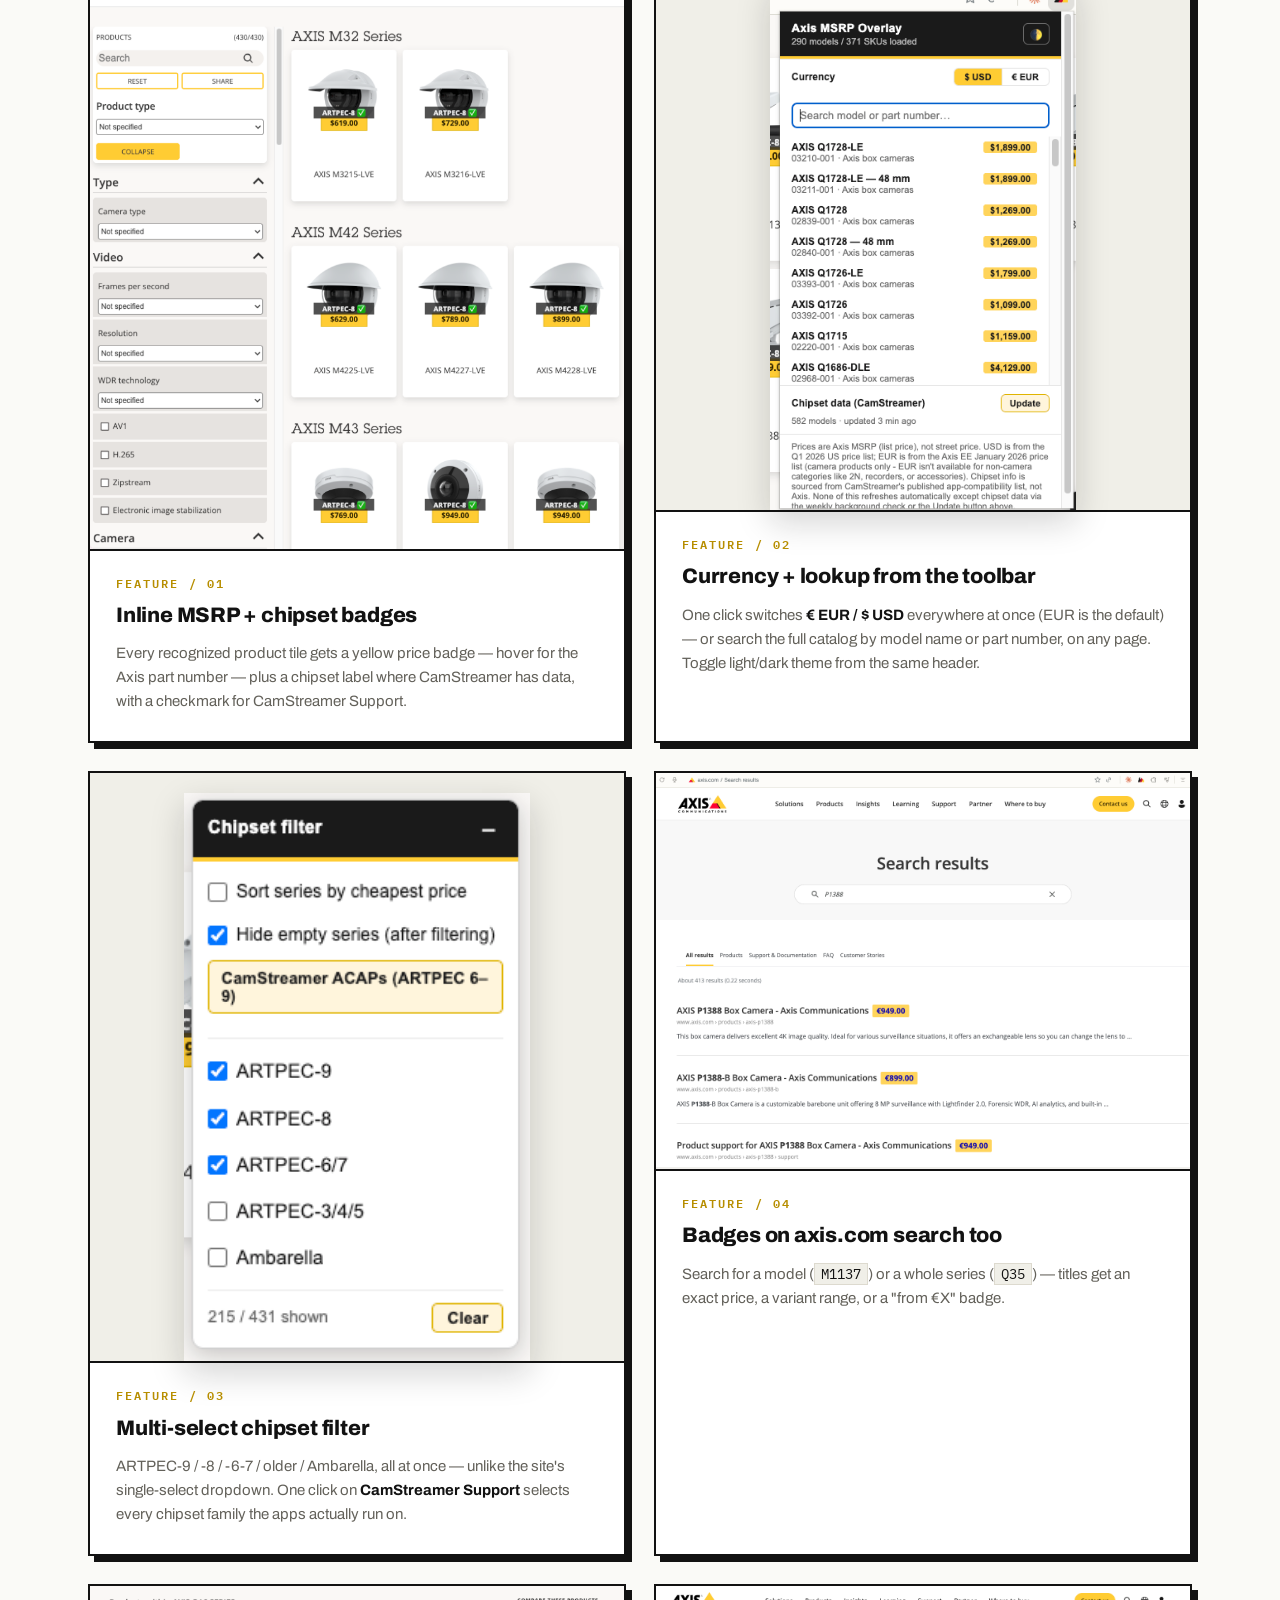
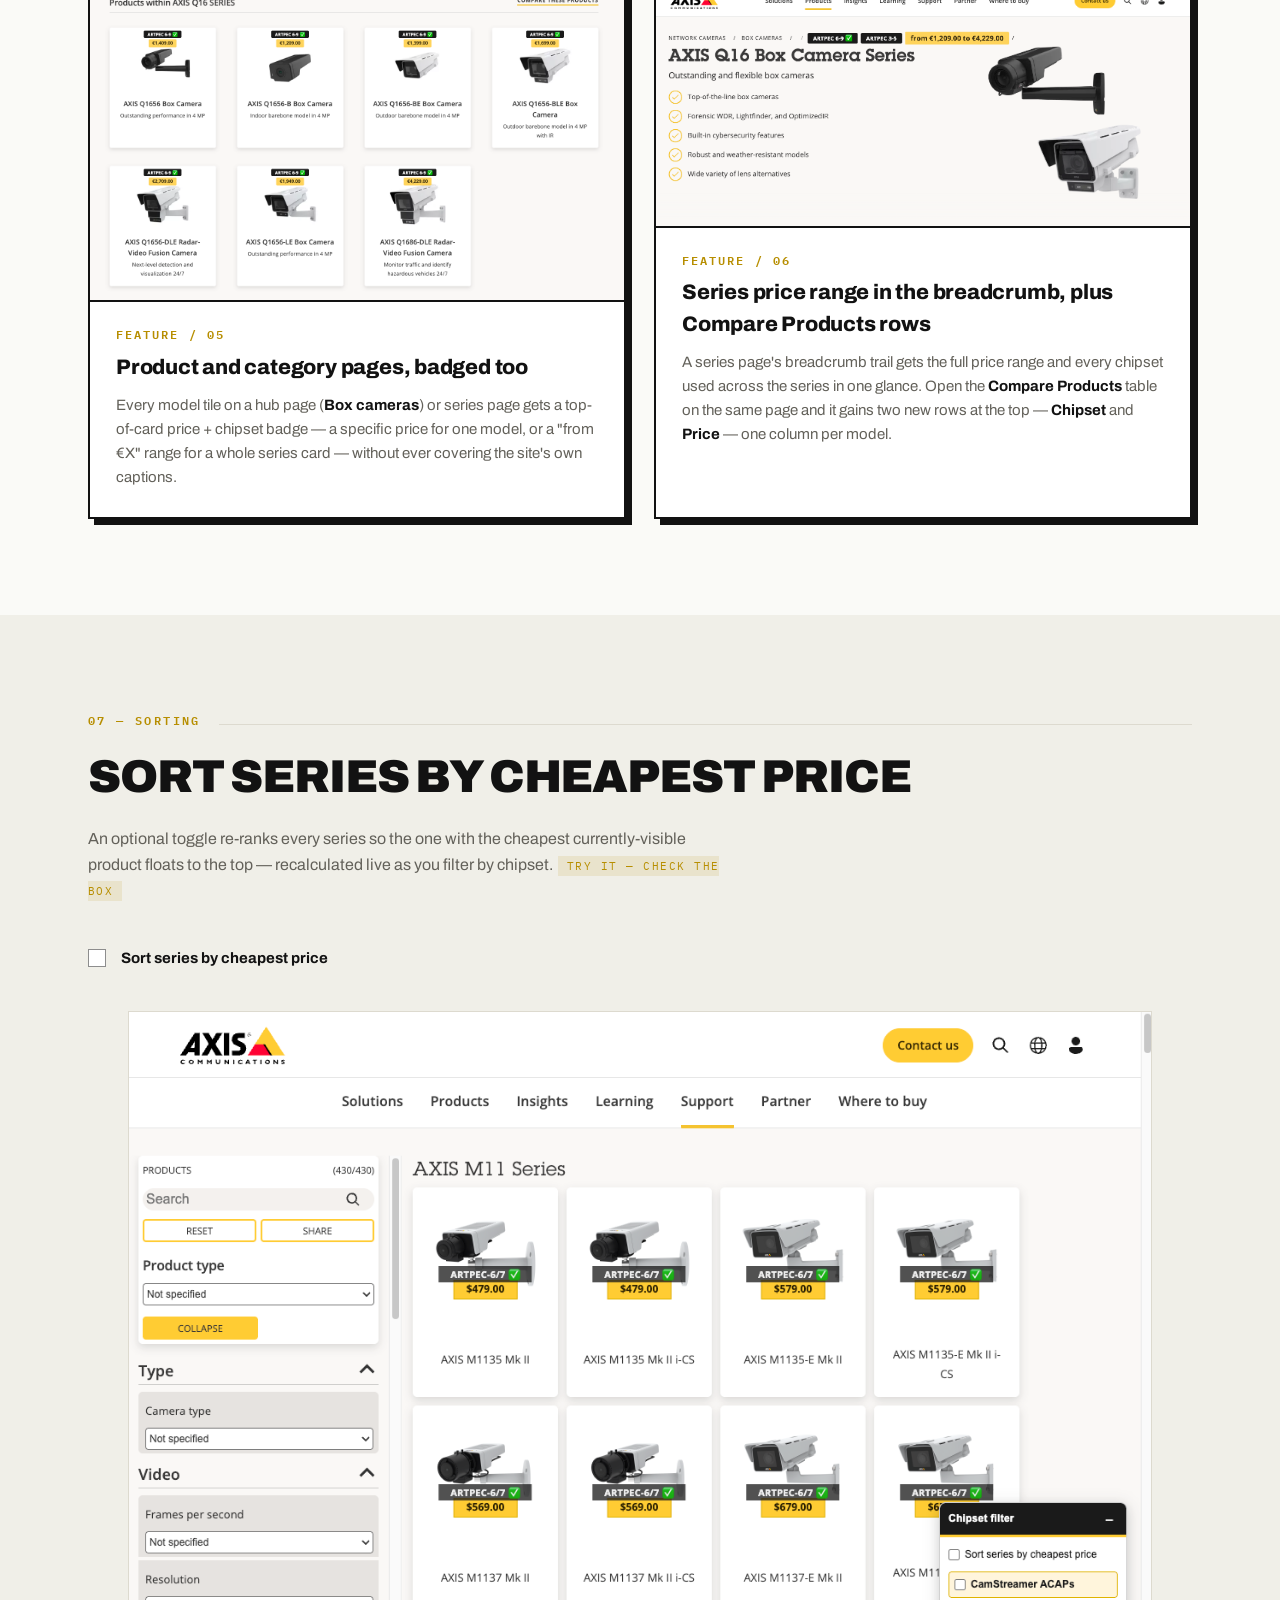
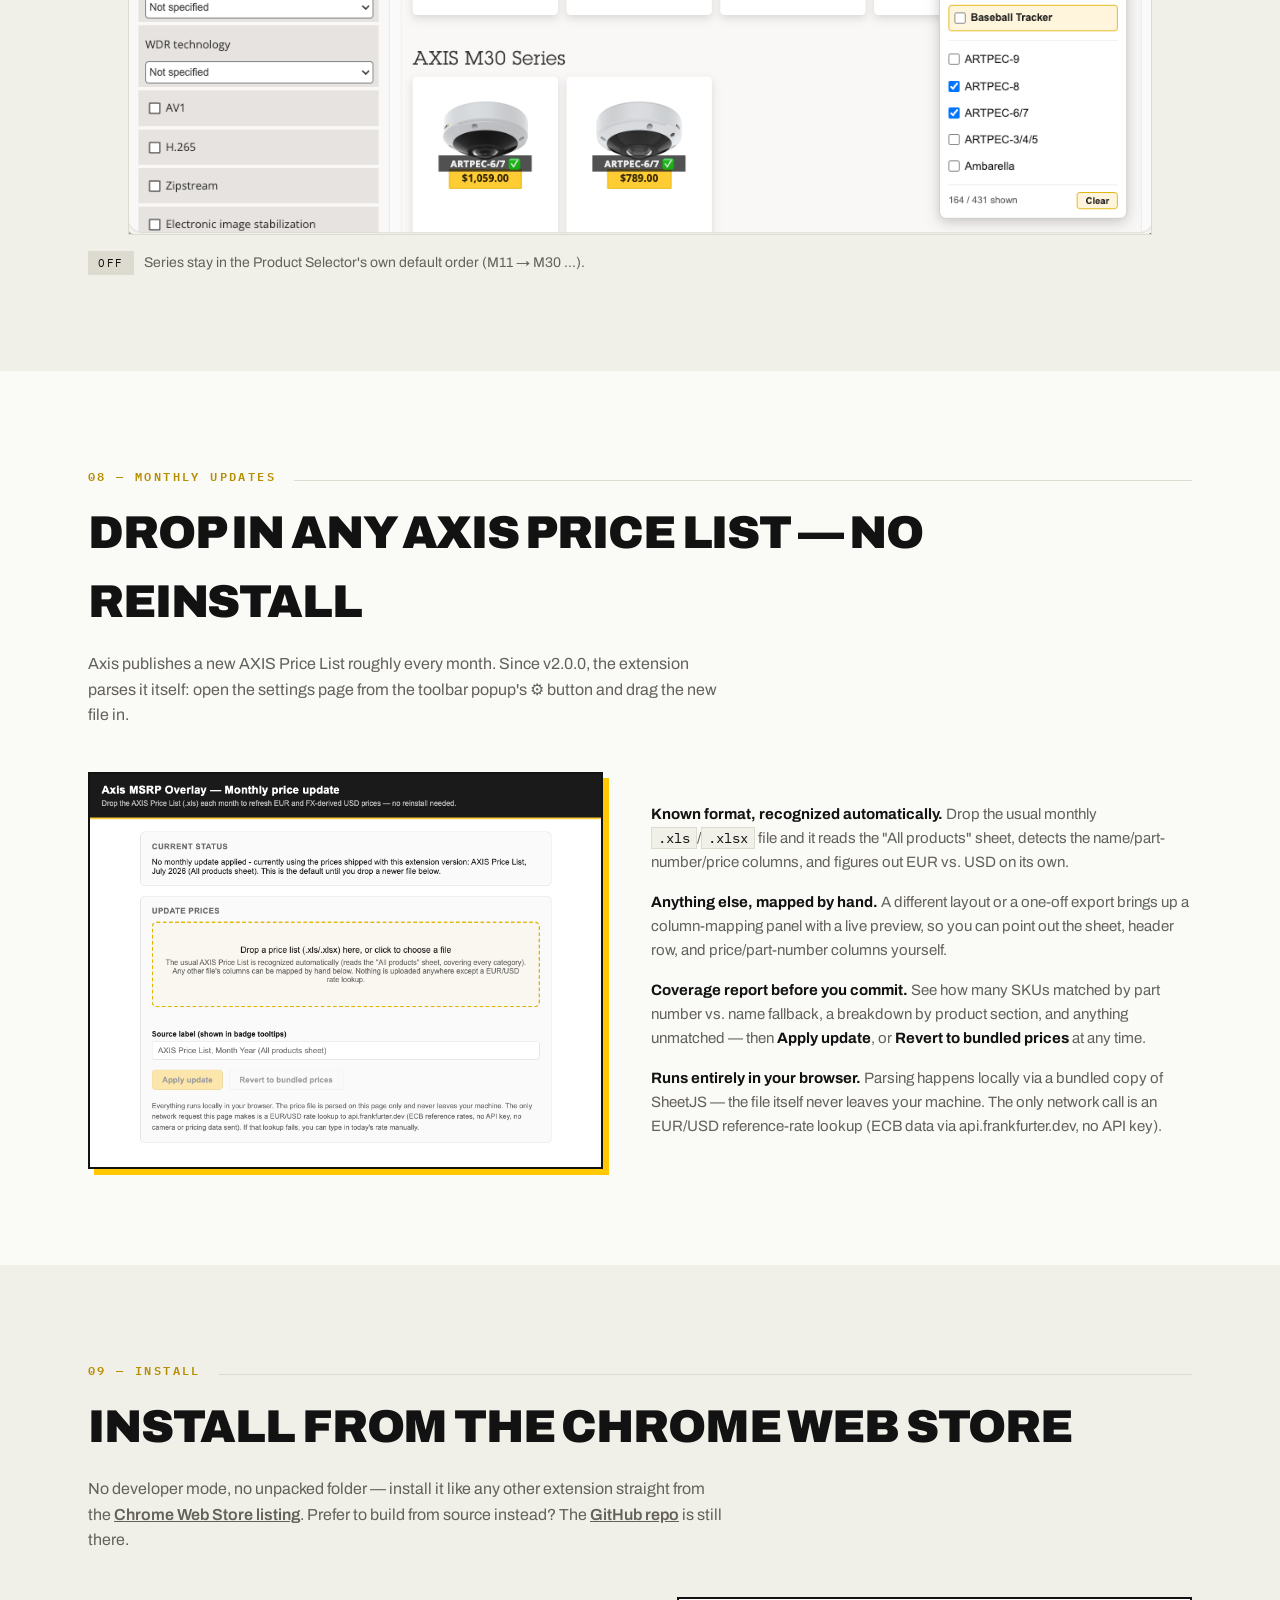
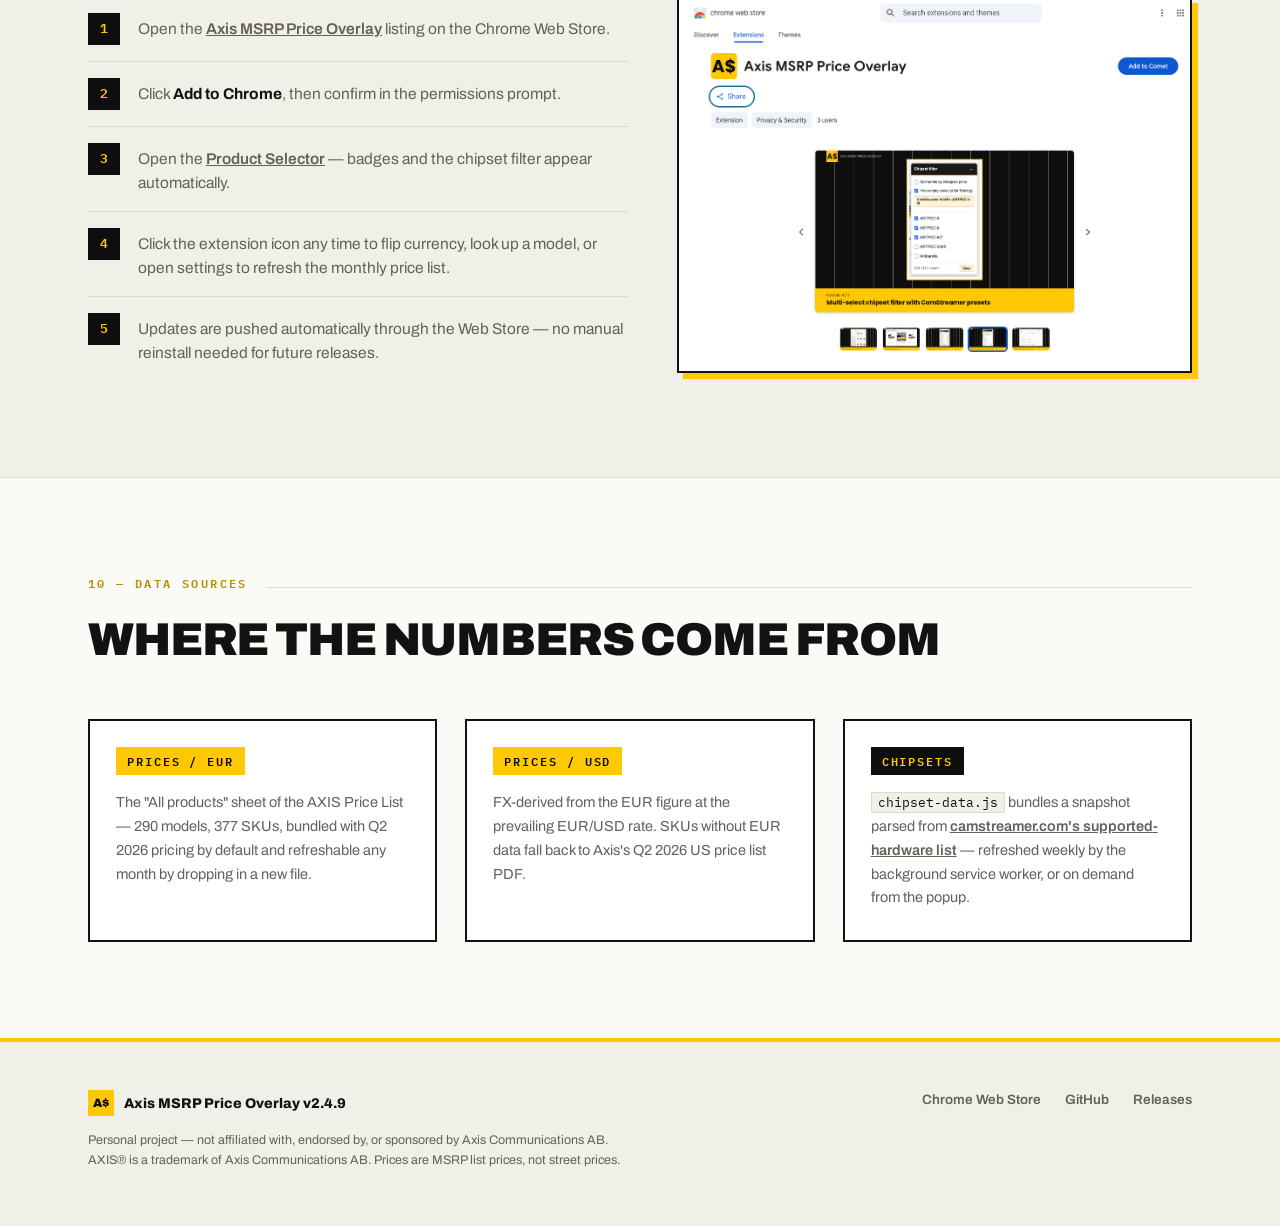
==== commit 2886a4d4: "Add files via upload" ====
--- a/docs/index.html
+++ b/docs/index.html
@@ -224,16 +224,20 @@
   .sorting { background: var(--bg-alt); }
 
   /* A real checkbox (not a decorative one) drives everything below it via
-     the CSS :checked + general-sibling combinator - no JS needed, and it
+     the CSS :checked + general-sibling (~) combinator - no JS needed, and it
      behaves like an actual checkbox (click, keyboard, screen reader) rather
-     than a fake button pretending to be one. */
-  .sort-toggle-row { display: flex; align-items: center; gap: 12px; margin-bottom: 26px; }
+     than a fake button pretending to be one. IMPORTANT: the ~ combinator
+     only matches elements sharing the same parent as the checkbox, so the
+     checkbox, its label, .compare-live, and .live-caption must all be
+     direct siblings of one another (not wrapped in an intermediate row div)
+     - alignment below is done with vertical-align instead of a flex wrapper. */
   .sort-checkbox {
     appearance: none; -webkit-appearance: none;
-    width: 18px; height: 18px; flex: none;
+    width: 18px; height: 18px;
     border: 1px solid var(--mute-2);
     background: var(--surface);
-    margin: 0; position: relative; cursor: pointer;
+    margin: 0 12px 26px 0; position: relative; cursor: pointer;
+    vertical-align: middle;
   }
   .sort-checkbox:checked { background: var(--ink); border-color: var(--ink); }
   .sort-checkbox:checked::after {
@@ -244,6 +248,7 @@
   }
   .sort-toggle-label {
     font-size: 15px; font-weight: 700; cursor: pointer; user-select: none;
+    display: inline-block; vertical-align: middle; margin-bottom: 26px;
   }
   .try-live-tag {
     font-family: 'IBM Plex Mono', monospace; font-size: 10.5px; letter-spacing: 0.14em;
@@ -502,10 +507,8 @@
     <h2 class="section-title">Sort series by cheapest price</h2>
     <p class="section-sub">An optional toggle re-ranks every series so the one with the cheapest currently-visible product floats to the top — recalculated live as you filter by chipset. <span class="try-live-tag">TRY IT — CHECK THE BOX</span></p>
 
-    <div class="sort-toggle-row">
-      <input type="checkbox" id="sortDemo" class="sort-checkbox">
-      <label for="sortDemo" class="sort-toggle-label">Sort series by cheapest price</label>
-    </div>
+    <input type="checkbox" id="sortDemo" class="sort-checkbox">
+    <label for="sortDemo" class="sort-toggle-label">Sort series by cheapest price</label>
 
     <figure class="compare-live">
       <img class="shot-off" src="img/sort-before.png" alt="Sort series by cheapest price unchecked; AXIS M11 series is followed by AXIS M30 series">
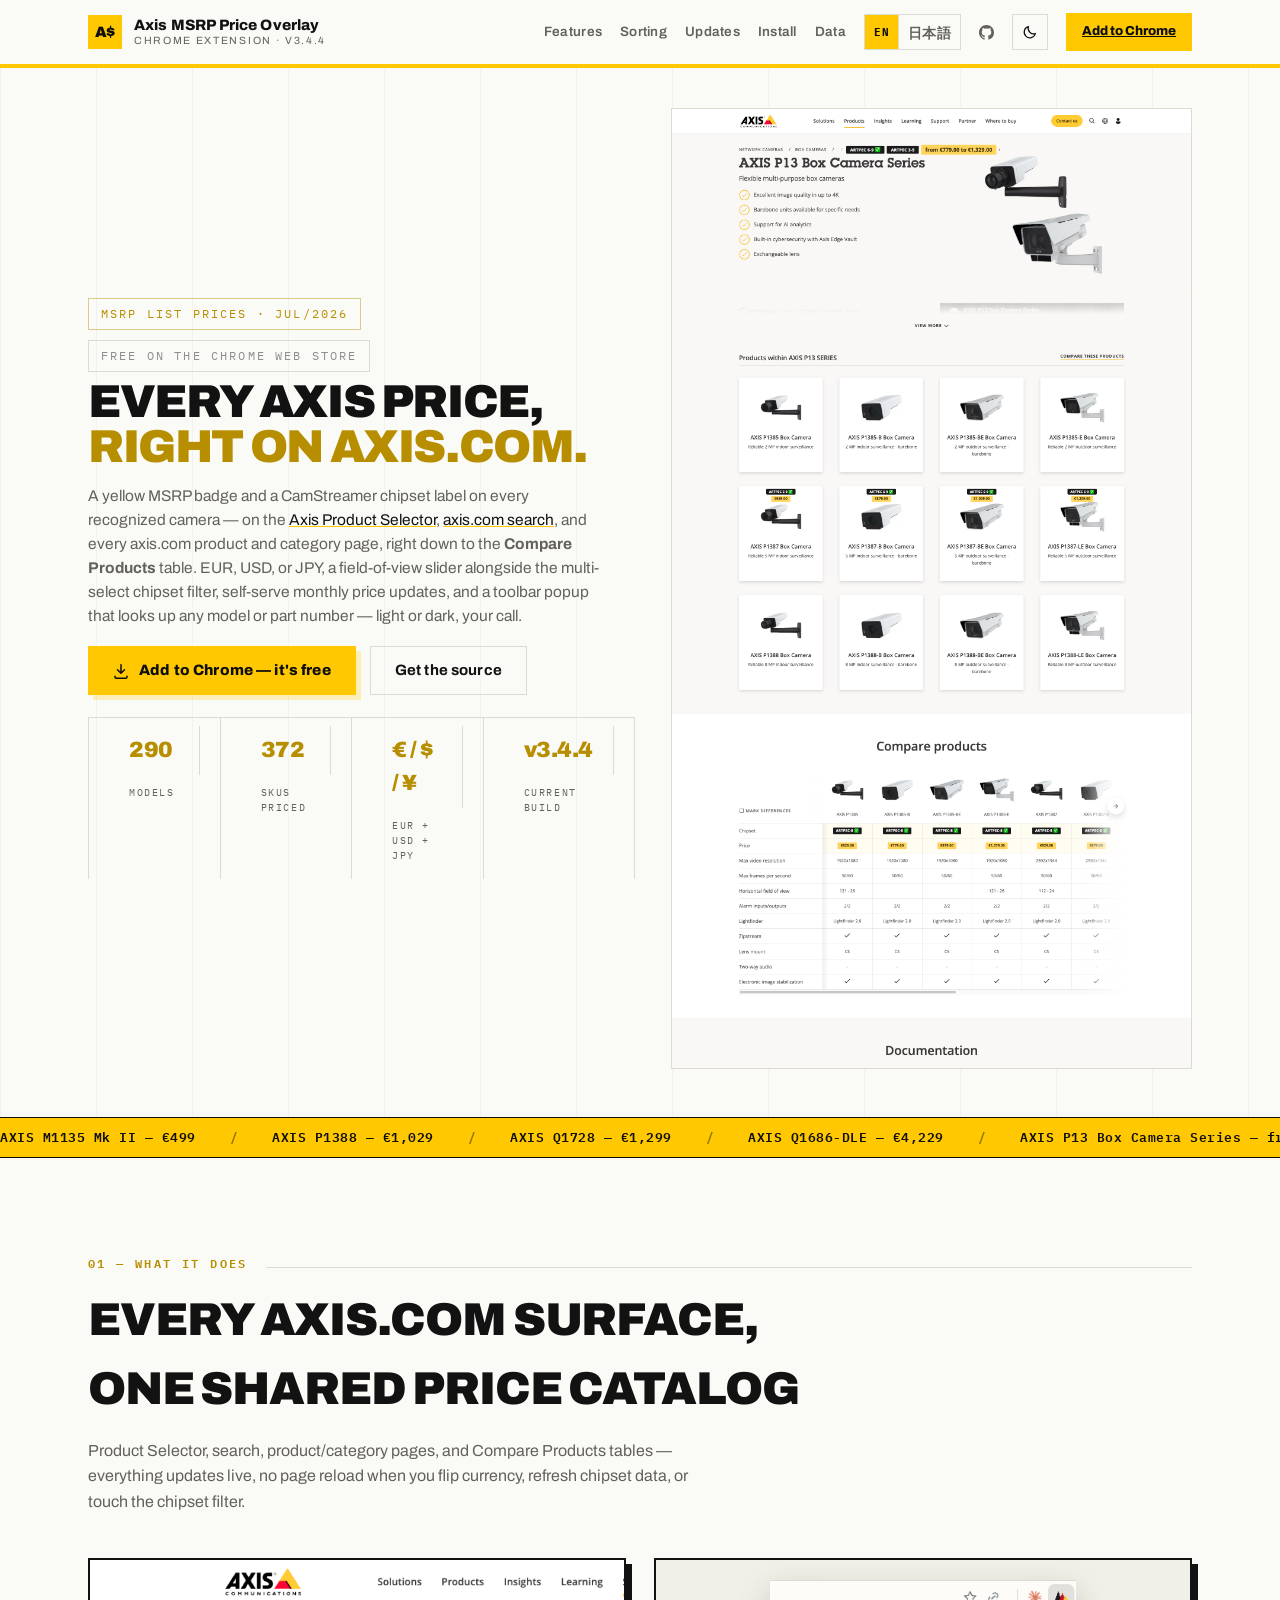
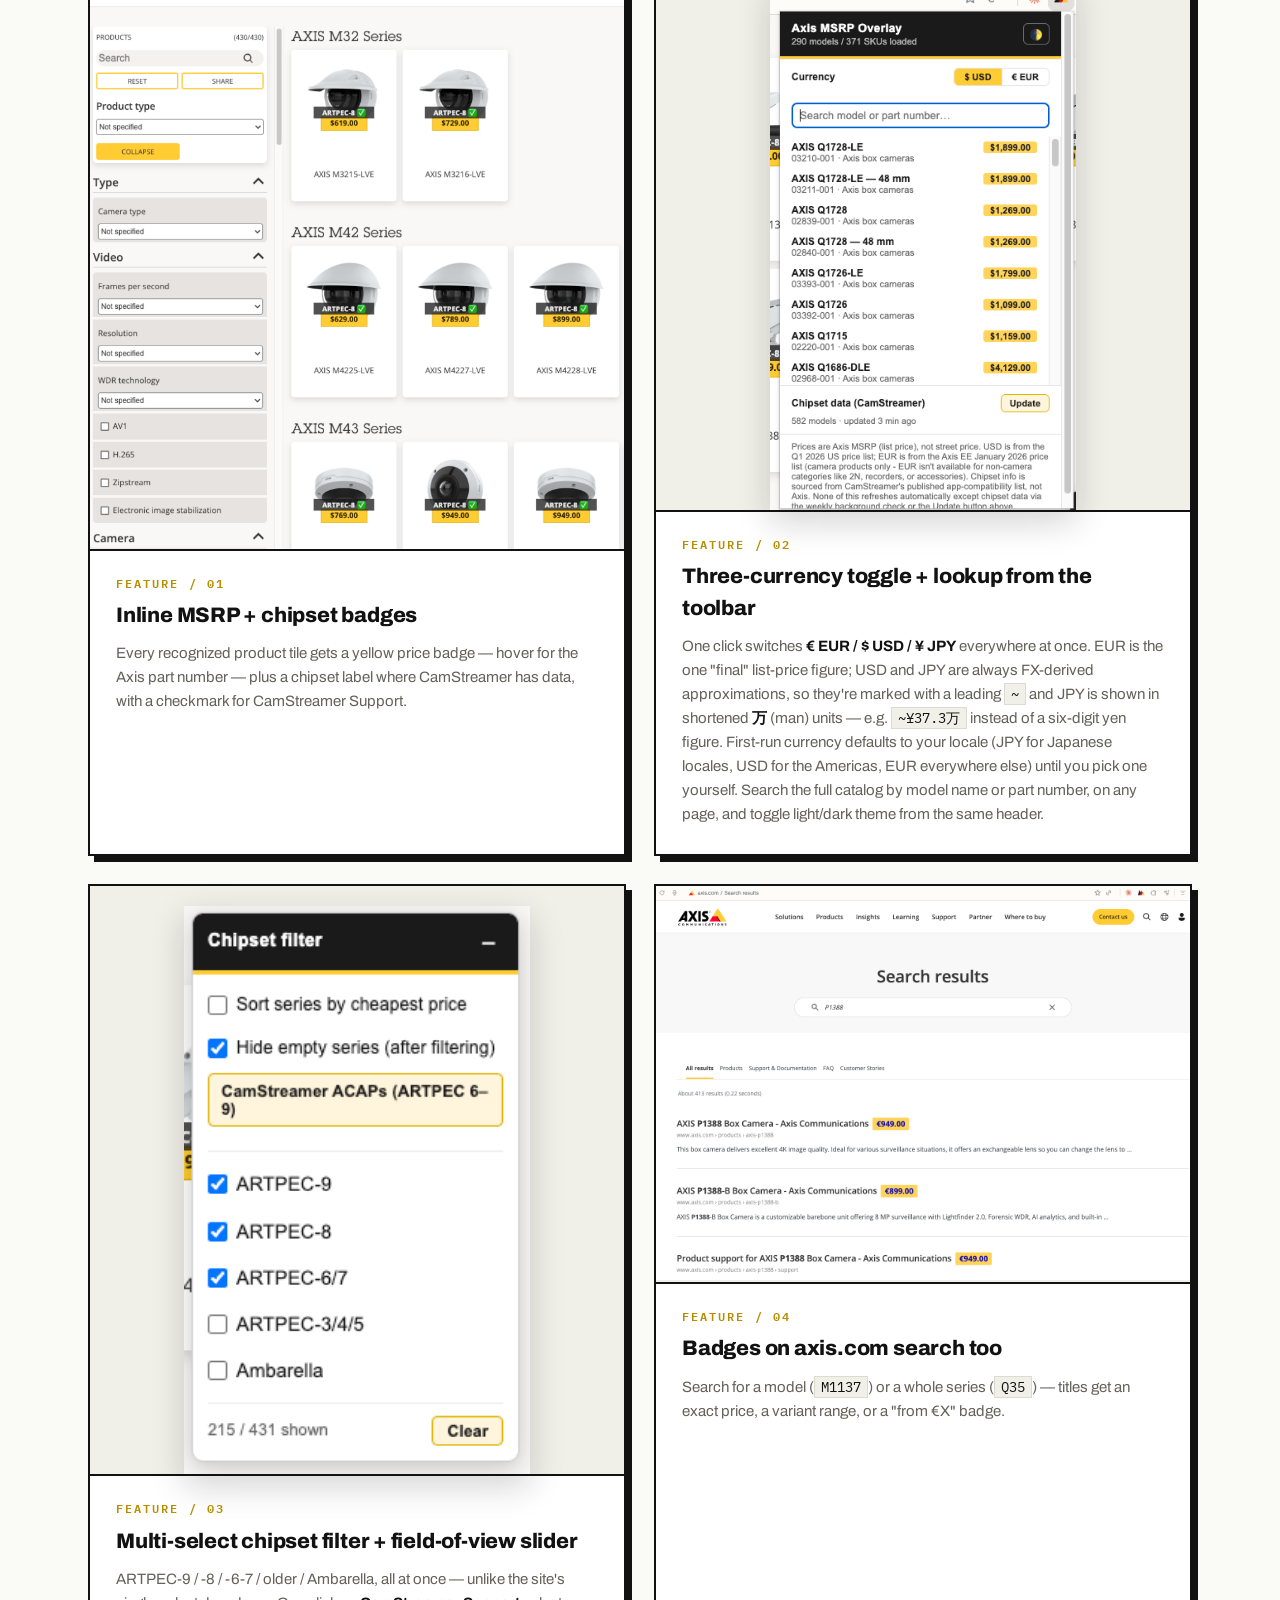
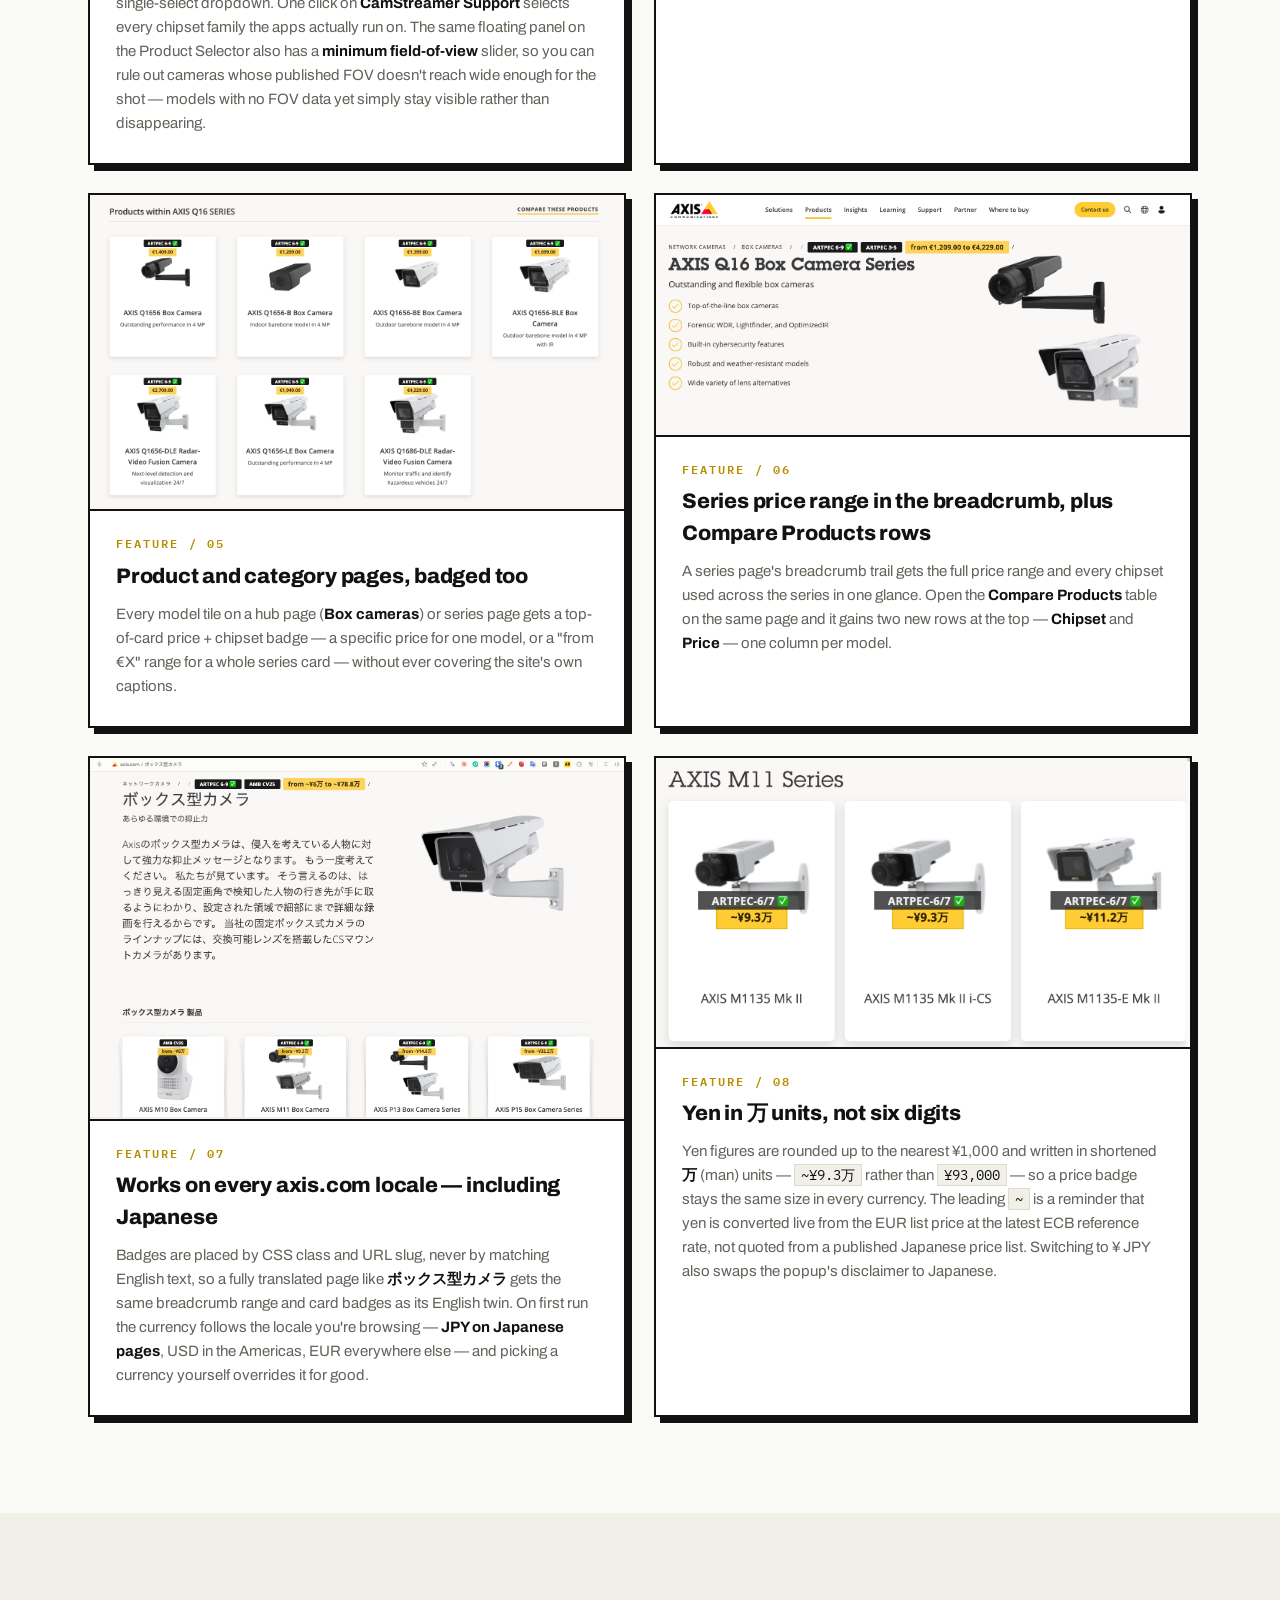
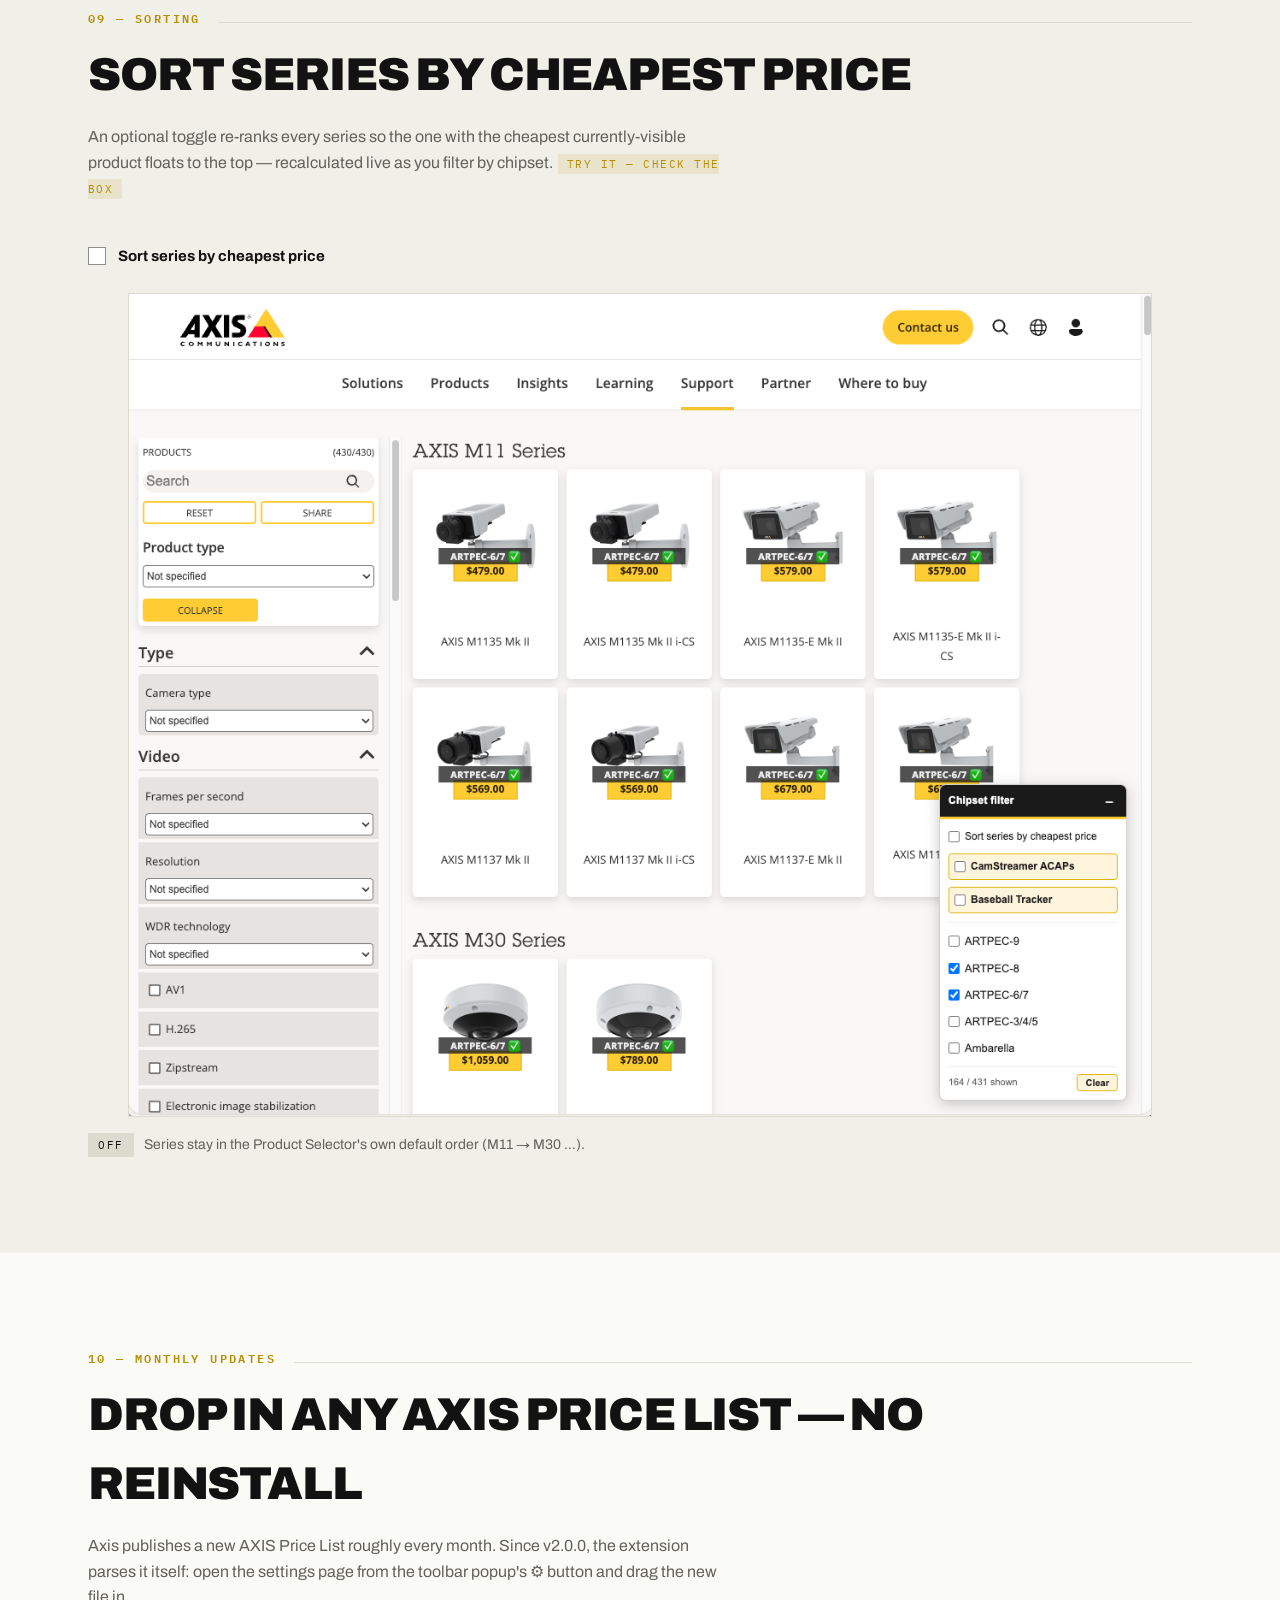
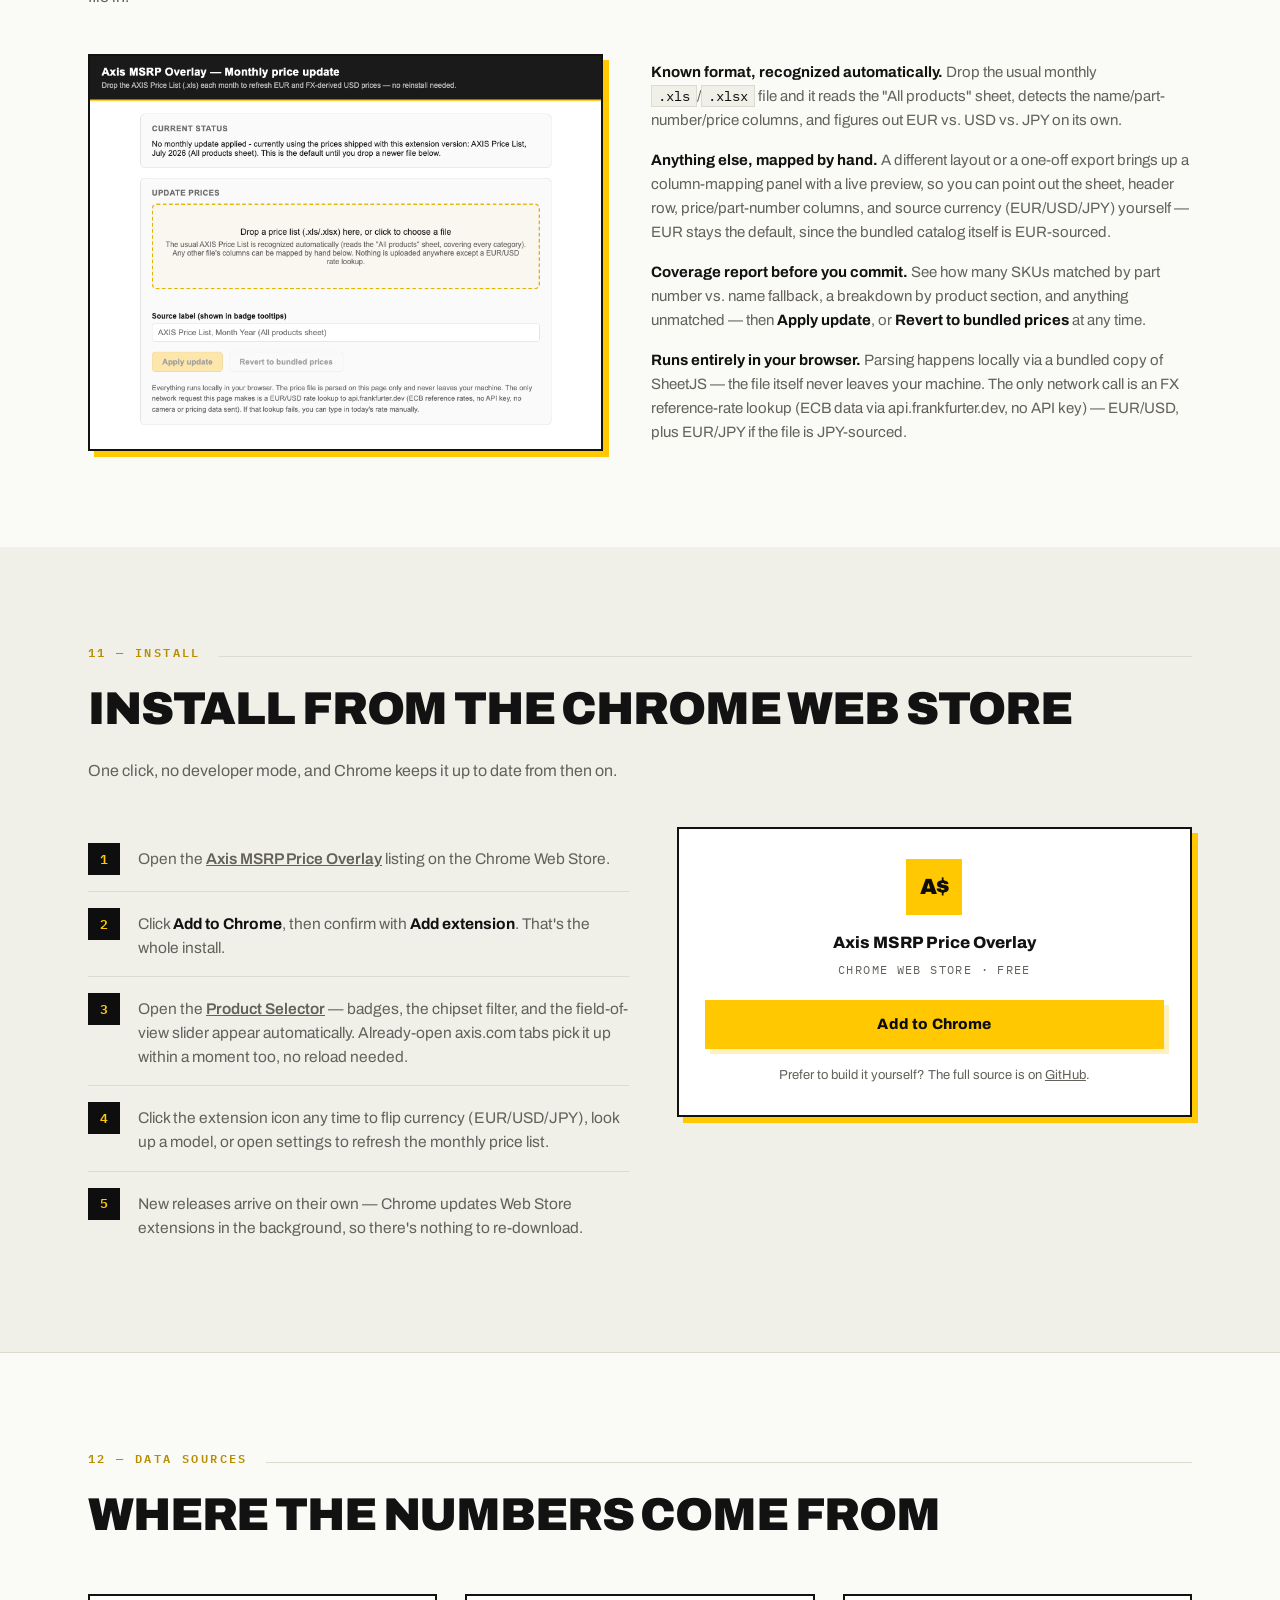
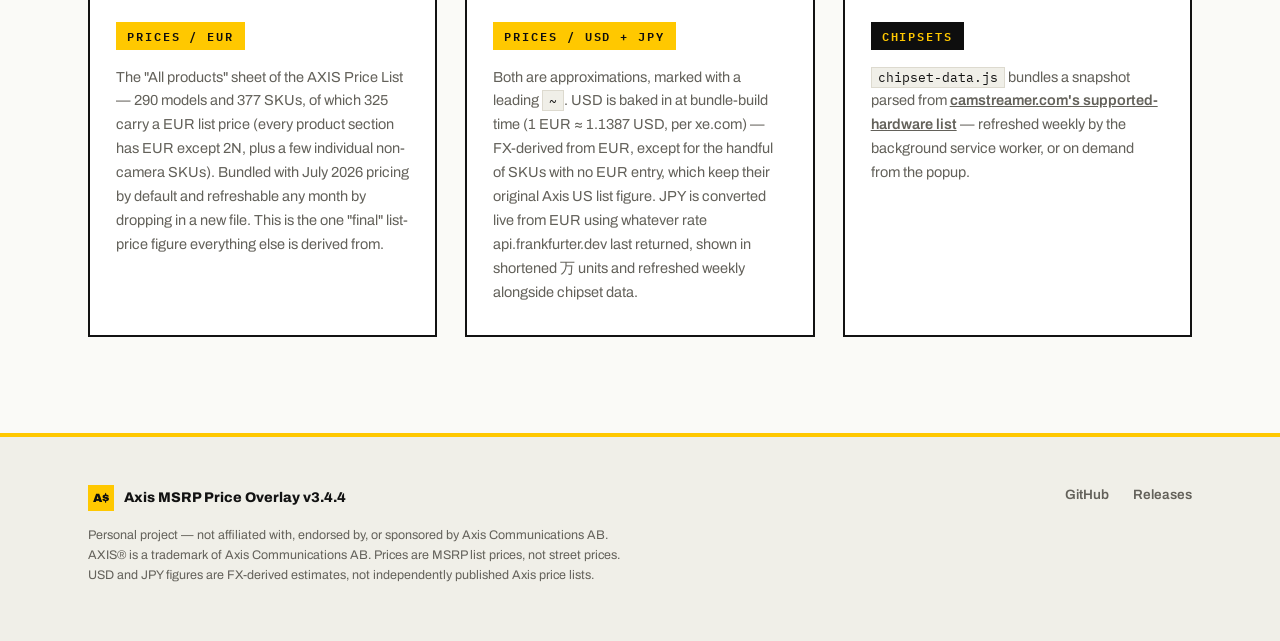
==== commit e86edd40: "Add files via upload" ====
--- a/docs/index.html
+++ b/docs/index.html
@@ -4,7 +4,9 @@
 <meta charset="UTF-8">
 <meta name="viewport" content="width=device-width, initial-scale=1.0">
 <title>Axis MSRP Price Overlay — Chrome Extension</title>
-<meta name="description" content="Axis MSRP prices and CamStreamer chipset info on the Product Selector, axis.com search, product/category pages, and Compare Products tables. EUR/USD, monthly self-serve price updates.">
+<meta name="description" content="Axis MSRP prices and CamStreamer chipset info on the Product Selector, axis.com search, product/category pages, and Compare Products tables. EUR/USD/JPY, a field-of-view filter, and monthly self-serve price updates.">
+<link rel="alternate" hreflang="en" href="index.html">
+<link rel="alternate" hreflang="ja" href="index.ja.html">
 <script>
   // Applied synchronously, before first paint, so the page never flashes the
   // wrong theme on load. Mirrors the extension's own light/dark toggle:
@@ -107,6 +109,23 @@
   html[data-theme="dark"] .theme-toggle .icon-sun { display: block; }
   html[data-theme="dark"] .theme-toggle .icon-moon { display: none; }
 
+  /* ---------- Language switch ---------- */
+  .lang-switch {
+    display: flex; align-items: center; flex: none;
+    border: 1px solid var(--border);
+    font-family: 'IBM Plex Mono', monospace;
+    font-size: 11px; font-weight: 600; letter-spacing: 0.06em;
+  }
+  .lang-switch a, .lang-switch span {
+    display: flex; align-items: center; justify-content: center;
+    height: 34px; padding: 0 9px;
+    text-decoration: none; color: var(--mute);
+  }
+  .lang-switch a:hover { color: var(--yellow-deep); }
+  html[data-theme="dark"] .lang-switch a:hover { color: var(--yellow); }
+  .lang-switch .is-current { background: var(--yellow); color: var(--void-fixed); font-weight: 700; }
+  .lang-switch .lang-sep { padding: 0; width: 1px; height: 34px; background: var(--border); }
+
   /* ---------- Nav ---------- */
   header {
     position: sticky; top: 0; z-index: 60;
@@ -224,20 +243,16 @@
   .sorting { background: var(--bg-alt); }
 
   /* A real checkbox (not a decorative one) drives everything below it via
-     the CSS :checked + general-sibling (~) combinator - no JS needed, and it
+     the CSS :checked + general-sibling combinator - no JS needed, and it
      behaves like an actual checkbox (click, keyboard, screen reader) rather
-     than a fake button pretending to be one. IMPORTANT: the ~ combinator
-     only matches elements sharing the same parent as the checkbox, so the
-     checkbox, its label, .compare-live, and .live-caption must all be
-     direct siblings of one another (not wrapped in an intermediate row div)
-     - alignment below is done with vertical-align instead of a flex wrapper. */
+     than a fake button pretending to be one. */
+  .sort-toggle-row { display: flex; align-items: center; gap: 12px; margin-bottom: 26px; }
   .sort-checkbox {
     appearance: none; -webkit-appearance: none;
-    width: 18px; height: 18px;
+    width: 18px; height: 18px; flex: none;
     border: 1px solid var(--mute-2);
     background: var(--surface);
-    margin: 0 12px 26px 0; position: relative; cursor: pointer;
-    vertical-align: middle;
+    margin: 0; position: relative; cursor: pointer;
   }
   .sort-checkbox:checked { background: var(--ink); border-color: var(--ink); }
   .sort-checkbox:checked::after {
@@ -248,7 +263,6 @@
   }
   .sort-toggle-label {
     font-size: 15px; font-weight: 700; cursor: pointer; user-select: none;
-    display: inline-block; vertical-align: middle; margin-bottom: 26px;
   }
   .try-live-tag {
     font-family: 'IBM Plex Mono', monospace; font-size: 10.5px; letter-spacing: 0.14em;
@@ -296,6 +310,24 @@
   .step-text strong { color: var(--ink); }
   .step-text a { font-weight: 600; }
   .install-shot { margin: 0; border: 2px solid var(--ink); box-shadow: 6px 6px 0 var(--yellow); }
+  .install-cta {
+    background: var(--surface); border: 2px solid var(--ink);
+    box-shadow: 6px 6px 0 var(--yellow);
+    padding: 30px 26px; text-align: center;
+  }
+  .install-cta-mark {
+    width: 56px; height: 56px; margin: 0 auto 16px;
+    background: var(--yellow); color: var(--void-fixed);
+    display: flex; align-items: center; justify-content: center;
+    font-weight: 900; font-size: 22px; letter-spacing: -0.02em;
+  }
+  .install-cta-name { font-weight: 800; font-size: 16.5px; margin-bottom: 5px; }
+  .install-cta-meta {
+    font-family: 'IBM Plex Mono', monospace; font-size: 11.5px; letter-spacing: 0.12em;
+    text-transform: uppercase; color: var(--mute); margin-bottom: 22px;
+  }
+  .install-cta .btn { width: 100%; justify-content: center; }
+  .install-cta-note { font-size: 13px; line-height: 1.55; color: var(--mute); margin: 16px 0 0; }
 
   /* ---------- Sources ---------- */
   .sources { background: var(--bg); border-top: 1px solid var(--border); }
@@ -342,7 +374,7 @@
       <span class="brand-mark">A$</span>
       <span class="brand-text">
         <span class="t1">Axis MSRP Price Overlay</span>
-        <span class="t2">Chrome extension · v2.4.9</span>
+        <span class="t2">Chrome extension · v3.4.4</span>
       </span>
     </a>
     <nav class="nav-links">
@@ -351,6 +383,11 @@
       <a href="#updates">Updates</a>
       <a href="#install">Install</a>
       <a href="#sources">Data</a>
+      <div class="lang-switch" role="group" aria-label="Language">
+        <span class="is-current" aria-current="page">EN</span>
+        <span class="lang-sep"></span>
+        <a href="index.ja.html" hreflang="ja" lang="ja">日本語</a>
+      </div>
       <a href="https://github.com/kotyzap/Axis-MSRP-Price-Overlay-Chrome-Extension" target="_blank" rel="noopener" class="icon-github-link">
         <svg class="icon-github" viewBox="0 0 16 16"><path d="M8 0C3.58 0 0 3.58 0 8c0 3.54 2.29 6.53 5.47 7.59.4.07.55-.17.55-.38 0-.19-.01-.82-.01-1.49-2.01.37-2.53-.49-2.69-.94-.09-.23-.48-.94-.82-1.13-.28-.15-.68-.52-.01-.53.63-.01 1.08.58 1.23.82.72 1.21 1.87.87 2.33.66.07-.52.28-.87.51-1.07-1.78-.2-3.64-.89-3.64-3.95 0-.87.31-1.59.82-2.15-.08-.2-.36-1.02.08-2.12 0 0 .67-.21 2.2.82.64-.18 1.32-.27 2-.27.68 0 1.36.09 2 .27 1.53-1.04 2.2-.82 2.2-.82.44 1.1.16 1.92.08 2.12.51.56.82 1.27.82 2.15 0 3.07-1.87 3.75-3.65 3.95.29.25.54.73.54 1.48 0 1.07-.01 1.93-.01 2.2 0 .21.15.46.55.38A8.01 8.01 0 0 0 16 8c0-4.42-3.58-8-8-8z"/></svg>
       </a>
@@ -367,8 +404,8 @@
   <div class="wrap hero-grid">
     <div class="hero-copy">
       <div class="tag-row">
-        <span class="tag tag-accent">MSRP list prices · Q2/2026</span>
-        <span class="tag">Available on the Chrome Web Store</span>
+        <span class="tag tag-accent">MSRP list prices · Jul/2026</span>
+        <span class="tag">Free on the Chrome Web Store</span>
       </div>
       <h1>Every Axis price,<br><span>right on axis.com.</span></h1>
       <p class="sub">
@@ -376,20 +413,20 @@
         <a href="https://www.axis.com/support/tools/product-selector" target="_blank" rel="noopener">Axis Product Selector</a>,
         <a href="https://www.axis.com/search" target="_blank" rel="noopener">axis.com search</a>, and every
         axis.com product and category page, right down to the <strong>Compare Products</strong> table.
-        EUR or USD, a multi-select chipset filter, self-serve monthly price updates, and a toolbar popup that looks up any model or part number — light or dark, your call.
+        EUR, USD, or JPY, a field-of-view slider alongside the multi-select chipset filter, self-serve monthly price updates, and a toolbar popup that looks up any model or part number — light or dark, your call.
       </p>
       <div class="cta-row">
         <a class="btn btn-primary" href="https://chromewebstore.google.com/detail/axis-msrp-price-overlay/gnegcekipfaapeboifcejnjmfemfigpl" target="_blank" rel="noopener">
           <svg viewBox="0 0 16 16"><path d="M8 1a.75.75 0 0 1 .75.75v6.69l2.22-2.22a.75.75 0 1 1 1.06 1.06l-3.5 3.5a.75.75 0 0 1-1.06 0l-3.5-3.5a.75.75 0 1 1 1.06-1.06l2.22 2.22V1.75A.75.75 0 0 1 8 1zM2 12.5a.75.75 0 0 1 .75.75v.75c0 .28.22.5.5.5h9.5a.5.5 0 0 0 .5-.5v-.75a.75.75 0 0 1 1.5 0v.75A2 2 0 0 1 12.75 16h-9.5A2 2 0 0 1 1.25 14v-.75A.75.75 0 0 1 2 12.5z"/></svg>
           Add to Chrome — it's free
         </a>
-        <a class="btn btn-ghost" href="https://github.com/kotyzap/Axis-MSRP-Price-Overlay-Chrome-Extension" target="_blank" rel="noopener">View source</a>
+        <a class="btn btn-ghost" href="https://github.com/kotyzap/Axis-MSRP-Price-Overlay-Chrome-Extension" target="_blank" rel="noopener">Get the source</a>
       </div>
       <div class="stat-strip">
         <div><div class="stat-num">290</div><div class="stat-label">Models</div></div>
-        <div><div class="stat-num">377</div><div class="stat-label">SKUs priced</div></div>
-        <div><div class="stat-num">€ / $</div><div class="stat-label">EUR + USD</div></div>
-        <div><div class="stat-num">v2.4.9</div><div class="stat-label">Current build</div></div>
+        <div><div class="stat-num">372</div><div class="stat-label">SKUs priced</div></div>
+        <div><div class="stat-num">€ / $ / ¥</div><div class="stat-label">EUR + USD + JPY</div></div>
+        <div><div class="stat-num">v3.4.4</div><div class="stat-label">Current build</div></div>
       </div>
     </div>
     <figure class="hero-shot">
@@ -406,16 +443,20 @@
     <span>AXIS Q1686-DLE — €4,229</span><span class="sep">/</span>
     <span>AXIS P13 Box Camera Series — from €779 to €1,329</span><span class="sep">/</span>
     <span>AXIS Q3546-LVE — €1,399</span><span class="sep">/</span>
+    <span>~¥18.1万 — AXIS Q1728, live JPY</span><span class="sep">/</span>
     <span>ARTPEC 6-9 ✅ CamStreamer Support</span><span class="sep">/</span>
     <span>AMB CV25</span><span class="sep">/</span>
+    <span>Min. field of view 90° — filter applied</span><span class="sep">/</span>
     <span>AXIS M1135 Mk II — €499</span><span class="sep">/</span>
     <span>AXIS P1388 — €1,029</span><span class="sep">/</span>
     <span>AXIS Q1728 — €1,299</span><span class="sep">/</span>
     <span>AXIS Q1686-DLE — €4,229</span><span class="sep">/</span>
     <span>AXIS P13 Box Camera Series — from €779 to €1,329</span><span class="sep">/</span>
     <span>AXIS Q3546-LVE — €1,399</span><span class="sep">/</span>
+    <span>~¥18.1万 — AXIS Q1728, live JPY</span><span class="sep">/</span>
     <span>ARTPEC 6-9 ✅ CamStreamer Support</span><span class="sep">/</span>
-    <span>AMB CV25</span>
+    <span>AMB CV25</span><span class="sep">/</span>
+    <span>Min. field of view 90° — filter applied</span>
   </div>
 </div>
 
@@ -431,7 +472,7 @@
     <div class="feature-grid">
       <div class="feature-card">
         <figure class="feature-figure">
-          <img src="img/inline-badges-overview.png" alt="Axis Product Selector showing M32, M42, and M43 series cards, every one with an ARTPEC-8 chipset badge and a yellow price badge (screenshot carried over from the v1.5.9 USD-default UI; badge style is unchanged in v2.4.9)">
+          <img src="img/inline-badges-overview.png" alt="Axis Product Selector showing M32, M42, and M43 series cards, every one with an ARTPEC-8 chipset badge and a yellow price badge (screenshot carried over from an earlier build; badge style is unchanged in v3.4.4)">
         </figure>
         <div class="feature-body">
           <div class="feature-kicker">FEATURE / 01</div>
@@ -442,12 +483,12 @@
 
       <div class="feature-card">
         <figure class="feature-figure feature-figure-inset">
-          <img src="img/popup-search.png" alt="Extension popup with EUR/USD currency toggle, search box, and matched models with part numbers and prices" style="width: 62%; max-width: 340px;">
+          <img src="img/popup-search.png" alt="Extension popup with currency toggle, search box, and matched models with part numbers and prices (screenshot carried over from an earlier EUR/USD-only build; a third ¥ JPY option has since been added to the same toggle in v3.4.4)" style="width: 62%; max-width: 340px;">
         </figure>
         <div class="feature-body">
           <div class="feature-kicker">FEATURE / 02</div>
-          <h3>Currency + lookup from the toolbar</h3>
-          <p>One click switches <strong>€ EUR / $ USD</strong> everywhere at once (EUR is the default) — or search the full catalog by model name or part number, on any page. Toggle light/dark theme from the same header.</p>
+          <h3>Three-currency toggle + lookup from the toolbar</h3>
+          <p>One click switches <strong>€ EUR / $ USD / ¥ JPY</strong> everywhere at once. EUR is the one "final" list-price figure; USD and JPY are always FX-derived approximations, so they're marked with a leading <code>~</code> and JPY is shown in shortened <strong>万</strong> (man) units — e.g. <code>~¥37.3万</code> instead of a six-digit yen figure. First-run currency defaults to your locale (JPY for Japanese locales, USD for the Americas, EUR everywhere else) until you pick one yourself. Search the full catalog by model name or part number, on any page, and toggle light/dark theme from the same header.</p>
         </div>
       </div>
 
@@ -457,8 +498,8 @@
         </figure>
         <div class="feature-body">
           <div class="feature-kicker">FEATURE / 03</div>
-          <h3>Multi-select chipset filter</h3>
-          <p>ARTPEC-9 / -8 / -6-7 / older / Ambarella, all at once — unlike the site's single-select dropdown. One click on <strong>CamStreamer Support</strong> selects every chipset family the apps actually run on.</p>
+          <h3>Multi-select chipset filter + field-of-view slider</h3>
+          <p>ARTPEC-9 / -8 / -6-7 / older / Ambarella, all at once — unlike the site's single-select dropdown. One click on <strong>CamStreamer Support</strong> selects every chipset family the apps actually run on. The same floating panel on the Product Selector also has a <strong>minimum field-of-view</strong> slider, so you can rule out cameras whose published FOV doesn't reach wide enough for the shot — models with no FOV data yet simply stay visible rather than disappearing.</p>
         </div>
       </div>
 
@@ -494,6 +535,28 @@
           <p>A series page's breadcrumb trail gets the full price range and every chipset used across the series in one glance. Open the <strong>Compare Products</strong> table on the same page and it gains two new rows at the top — <strong>Chipset</strong> and <strong>Price</strong> — one column per model.</p>
         </div>
       </div>
+
+      <div class="feature-card">
+        <figure class="feature-figure">
+          <img src="img/jp-category-page-yen.png" alt="Japanese axis.com Box camera category page (ボックス型カメラ) with grouped chipset badges and a yellow 'from ~¥6万 to ~¥78.8万' range badge in the breadcrumb, and yen price badges on every product card">
+        </figure>
+        <div class="feature-body">
+          <div class="feature-kicker">FEATURE / 07</div>
+          <h3>Works on every axis.com locale — including Japanese</h3>
+          <p>Badges are placed by CSS class and URL slug, never by matching English text, so a fully translated page like <strong>ボックス型カメラ</strong> gets the same breadcrumb range and card badges as its English twin. On first run the currency follows the locale you're browsing — <strong>JPY on Japanese pages</strong>, USD in the Americas, EUR everywhere else — and picking a currency yourself overrides it for good.</p>
+        </div>
+      </div>
+
+      <div class="feature-card">
+        <figure class="feature-figure">
+          <img src="img/jp-series-yen-badges.png" alt="AXIS M11 Series cards on a Japanese axis.com page, each with an ARTPEC-6/7 checkmarked chipset badge and a yen price badge reading ~¥9.3万 or ~¥11.2万">
+        </figure>
+        <div class="feature-body">
+          <div class="feature-kicker">FEATURE / 08</div>
+          <h3>Yen in 万 units, not six digits</h3>
+          <p>Yen figures are rounded up to the nearest ¥1,000 and written in shortened <strong>万</strong> (man) units — <code>~¥9.3万</code> rather than <code>¥93,000</code> — so a price badge stays the same size in every currency. The leading <code>~</code> is a reminder that yen is converted live from the EUR list price at the latest ECB reference rate, not quoted from a published Japanese price list. Switching to ¥ JPY also swaps the popup's disclaimer to Japanese.</p>
+        </div>
+      </div>
     </div>
   </div>
 </section>
@@ -501,14 +564,16 @@
 <section class="sorting" id="sorting">
   <div class="wrap">
     <div class="eyebrow-row">
-      <span class="eyebrow">07 — SORTING</span>
+      <span class="eyebrow">09 — SORTING</span>
       <span class="rule"></span>
     </div>
     <h2 class="section-title">Sort series by cheapest price</h2>
     <p class="section-sub">An optional toggle re-ranks every series so the one with the cheapest currently-visible product floats to the top — recalculated live as you filter by chipset. <span class="try-live-tag">TRY IT — CHECK THE BOX</span></p>
 
-    <input type="checkbox" id="sortDemo" class="sort-checkbox">
-    <label for="sortDemo" class="sort-toggle-label">Sort series by cheapest price</label>
+    <div class="sort-toggle-row">
+      <input type="checkbox" id="sortDemo" class="sort-checkbox">
+      <label for="sortDemo" class="sort-toggle-label">Sort series by cheapest price</label>
+    </div>
 
     <figure class="compare-live">
       <img class="shot-off" src="img/sort-before.png" alt="Sort series by cheapest price unchecked; AXIS M11 series is followed by AXIS M30 series">
@@ -524,7 +589,7 @@
 <section class="updates" id="updates">
   <div class="wrap">
     <div class="eyebrow-row">
-      <span class="eyebrow">08 — MONTHLY UPDATES</span>
+      <span class="eyebrow">10 — MONTHLY UPDATES</span>
       <span class="rule"></span>
     </div>
     <h2 class="section-title">Drop in any AXIS Price List — no reinstall</h2>
@@ -534,10 +599,10 @@
         <img src="img/price-list-upload.png" alt="Extension settings page with a drop zone for the monthly AXIS Price List .xls file, a source label field, and Apply update / Revert to bundled prices buttons">
       </figure>
       <ul class="updates-list">
-        <li><strong>Known format, recognized automatically.</strong> Drop the usual monthly <code>.xls</code>/<code>.xlsx</code> file and it reads the "All products" sheet, detects the name/part-number/price columns, and figures out EUR vs. USD on its own.</li>
-        <li><strong>Anything else, mapped by hand.</strong> A different layout or a one-off export brings up a column-mapping panel with a live preview, so you can point out the sheet, header row, and price/part-number columns yourself.</li>
+        <li><strong>Known format, recognized automatically.</strong> Drop the usual monthly <code>.xls</code>/<code>.xlsx</code> file and it reads the "All products" sheet, detects the name/part-number/price columns, and figures out EUR vs. USD vs. JPY on its own.</li>
+        <li><strong>Anything else, mapped by hand.</strong> A different layout or a one-off export brings up a column-mapping panel with a live preview, so you can point out the sheet, header row, price/part-number columns, and source currency (EUR/USD/JPY) yourself — EUR stays the default, since the bundled catalog itself is EUR-sourced.</li>
         <li><strong>Coverage report before you commit.</strong> See how many SKUs matched by part number vs. name fallback, a breakdown by product section, and anything unmatched — then <strong>Apply update</strong>, or <strong>Revert to bundled prices</strong> at any time.</li>
-        <li><strong>Runs entirely in your browser.</strong> Parsing happens locally via a bundled copy of SheetJS — the file itself never leaves your machine. The only network call is an EUR/USD reference-rate lookup (ECB data via api.frankfurter.dev, no API key).</li>
+        <li><strong>Runs entirely in your browser.</strong> Parsing happens locally via a bundled copy of SheetJS — the file itself never leaves your machine. The only network call is an FX reference-rate lookup (ECB data via api.frankfurter.dev, no API key) — EUR/USD, plus EUR/JPY if the file is JPY-sourced.</li>
       </ul>
     </div>
   </div>
@@ -546,22 +611,26 @@
 <section class="install" id="install">
   <div class="wrap">
     <div class="eyebrow-row">
-      <span class="eyebrow">09 — INSTALL</span>
+      <span class="eyebrow">11 — INSTALL</span>
       <span class="rule"></span>
     </div>
     <h2 class="section-title">Install from the Chrome Web Store</h2>
-    <p class="section-sub">No developer mode, no unpacked folder — install it like any other extension straight from the <a href="https://chromewebstore.google.com/detail/axis-msrp-price-overlay/gnegcekipfaapeboifcejnjmfemfigpl" target="_blank" rel="noopener" style="font-weight:600">Chrome Web Store listing</a>. Prefer to build from source instead? The <a href="https://github.com/kotyzap/Axis-MSRP-Price-Overlay-Chrome-Extension" target="_blank" rel="noopener" style="font-weight:600">GitHub repo</a> is still there.</p>
+    <p class="section-sub">One click, no developer mode, and Chrome keeps it up to date from then on.</p>
     <div class="install-grid">
       <ol class="steps">
         <li><span class="step-num">1</span><span class="step-text">Open the <a href="https://chromewebstore.google.com/detail/axis-msrp-price-overlay/gnegcekipfaapeboifcejnjmfemfigpl" target="_blank" rel="noopener">Axis MSRP Price Overlay</a> listing on the Chrome Web Store.</span></li>
-        <li><span class="step-num">2</span><span class="step-text">Click <strong>Add to Chrome</strong>, then confirm in the permissions prompt.</span></li>
-        <li><span class="step-num">3</span><span class="step-text">Open the <a href="https://www.axis.com/support/tools/product-selector" target="_blank" rel="noopener">Product Selector</a> — badges and the chipset filter appear automatically.</span></li>
-        <li><span class="step-num">4</span><span class="step-text">Click the extension icon any time to flip currency, look up a model, or open settings to refresh the monthly price list.</span></li>
-        <li><span class="step-num">5</span><span class="step-text">Updates are pushed automatically through the Web Store — no manual reinstall needed for future releases.</span></li>
+        <li><span class="step-num">2</span><span class="step-text">Click <strong>Add to Chrome</strong>, then confirm with <strong>Add extension</strong>. That's the whole install.</span></li>
+        <li><span class="step-num">3</span><span class="step-text">Open the <a href="https://www.axis.com/support/tools/product-selector" target="_blank" rel="noopener">Product Selector</a> — badges, the chipset filter, and the field-of-view slider appear automatically. Already-open axis.com tabs pick it up within a moment too, no reload needed.</span></li>
+        <li><span class="step-num">4</span><span class="step-text">Click the extension icon any time to flip currency (EUR/USD/JPY), look up a model, or open settings to refresh the monthly price list.</span></li>
+        <li><span class="step-num">5</span><span class="step-text">New releases arrive on their own — Chrome updates Web Store extensions in the background, so there's nothing to re-download.</span></li>
       </ol>
-      <figure class="install-shot">
-        <img src="img/webstore-listing.png" alt="Axis MSRP Price Overlay listing on the Chrome Web Store, showing the Add to Chrome button and a carousel screenshot of the multi-select chipset filter with CamStreamer presets">
-      </figure>
+      <div class="install-cta">
+        <div class="install-cta-mark">A$</div>
+        <div class="install-cta-name">Axis MSRP Price Overlay</div>
+        <div class="install-cta-meta">Chrome Web Store · free</div>
+        <a class="btn btn-primary" href="https://chromewebstore.google.com/detail/axis-msrp-price-overlay/gnegcekipfaapeboifcejnjmfemfigpl" target="_blank" rel="noopener">Add to Chrome</a>
+        <p class="install-cta-note">Prefer to build it yourself? The full source is on <a href="https://github.com/kotyzap/Axis-MSRP-Price-Overlay-Chrome-Extension" target="_blank" rel="noopener">GitHub</a>.</p>
+      </div>
     </div>
   </div>
 </section>
@@ -569,18 +638,18 @@
 <section class="sources" id="sources">
   <div class="wrap">
     <div class="eyebrow-row">
-      <span class="eyebrow">10 — DATA SOURCES</span>
+      <span class="eyebrow">12 — DATA SOURCES</span>
       <span class="rule"></span>
     </div>
     <h2 class="section-title" style="margin-bottom:44px;">Where the numbers come from</h2>
     <div class="sources-grid">
       <div class="source-card">
         <div class="source-tag light">PRICES / EUR</div>
-        <p>The "All products" sheet of the AXIS Price List — 290 models, 377 SKUs, bundled with Q2 2026 pricing by default and refreshable any month by dropping in a new file.</p>
+        <p>The "All products" sheet of the AXIS Price List — 290 models and 377 SKUs, of which 325 carry a EUR list price (every product section has EUR except 2N, plus a few individual non-camera SKUs). Bundled with July 2026 pricing by default and refreshable any month by dropping in a new file. This is the one "final" list-price figure everything else is derived from.</p>
       </div>
       <div class="source-card">
-        <div class="source-tag light">PRICES / USD</div>
-        <p>FX-derived from the EUR figure at the prevailing EUR/USD rate. SKUs without EUR data fall back to Axis's Q2 2026 US price list PDF.</p>
+        <div class="source-tag light">PRICES / USD + JPY</div>
+        <p>Both are approximations, marked with a leading <code>~</code>. USD is baked in at bundle-build time (1 EUR ≈ 1.1387 USD, per xe.com) — FX-derived from EUR, except for the handful of SKUs with no EUR entry, which keep their original Axis US list figure. JPY is converted live from EUR using whatever rate api.frankfurter.dev last returned, shown in shortened 万 units and refreshed weekly alongside chipset data.</p>
       </div>
       <div class="source-card">
         <div class="source-tag dark">CHIPSETS</div>
@@ -595,12 +664,11 @@
     <div class="footer-brand">
       <div class="footer-brand-row">
         <span class="footer-mark">A$</span>
-        <span class="name">Axis MSRP Price Overlay v2.4.9</span>
-      </div>
-      <p>Personal project — not affiliated with, endorsed by, or sponsored by Axis Communications AB. AXIS® is a trademark of Axis Communications AB. Prices are MSRP list prices, not street prices.</p>
+        <span class="name">Axis MSRP Price Overlay v3.4.4</span>
+      </div>
+      <p>Personal project — not affiliated with, endorsed by, or sponsored by Axis Communications AB. AXIS® is a trademark of Axis Communications AB. Prices are MSRP list prices, not street prices. USD and JPY figures are FX-derived estimates, not independently published Axis price lists.</p>
     </div>
     <div class="footer-links">
-      <a href="https://chromewebstore.google.com/detail/axis-msrp-price-overlay/gnegcekipfaapeboifcejnjmfemfigpl" target="_blank" rel="noopener">Chrome Web Store</a>
       <a href="https://github.com/kotyzap/Axis-MSRP-Price-Overlay-Chrome-Extension" target="_blank" rel="noopener">GitHub</a>
       <a href="https://github.com/kotyzap/Axis-MSRP-Price-Overlay-Chrome-Extension/releases" target="_blank" rel="noopener">Releases</a>
     </div>
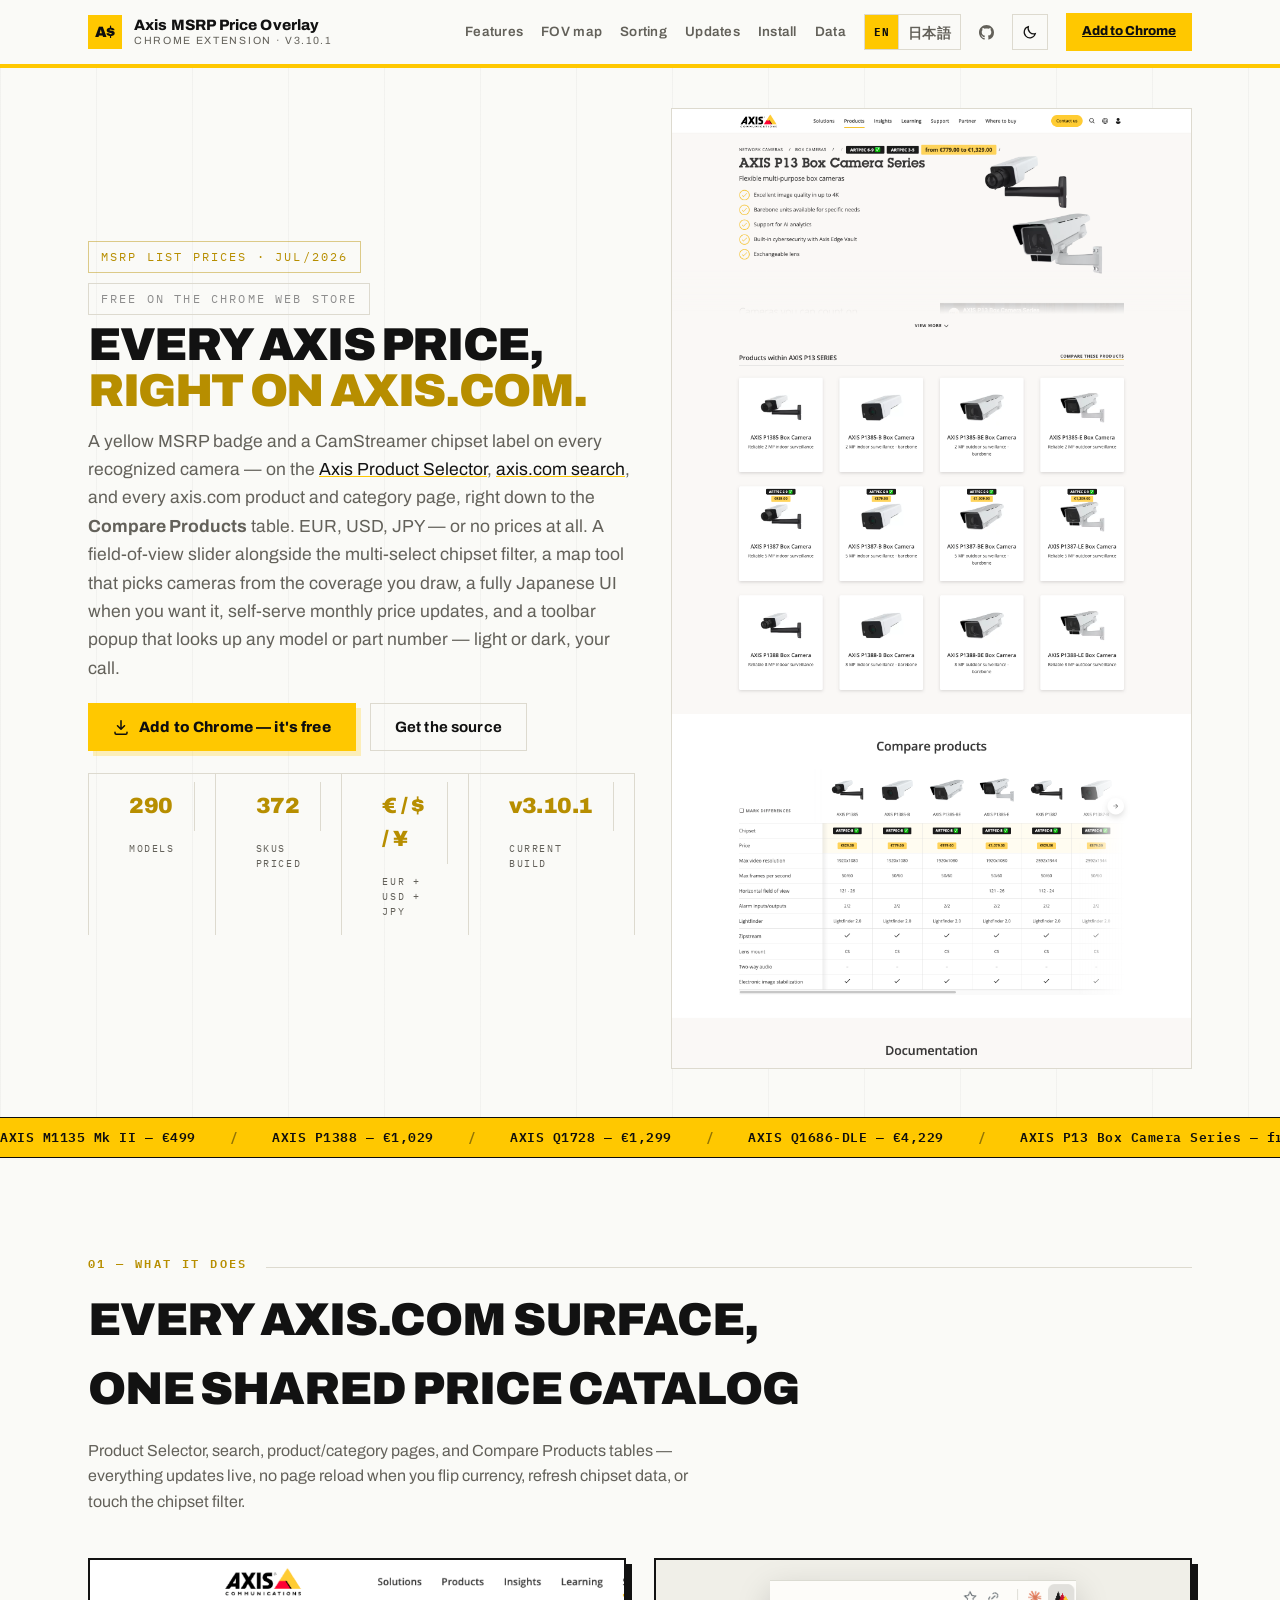
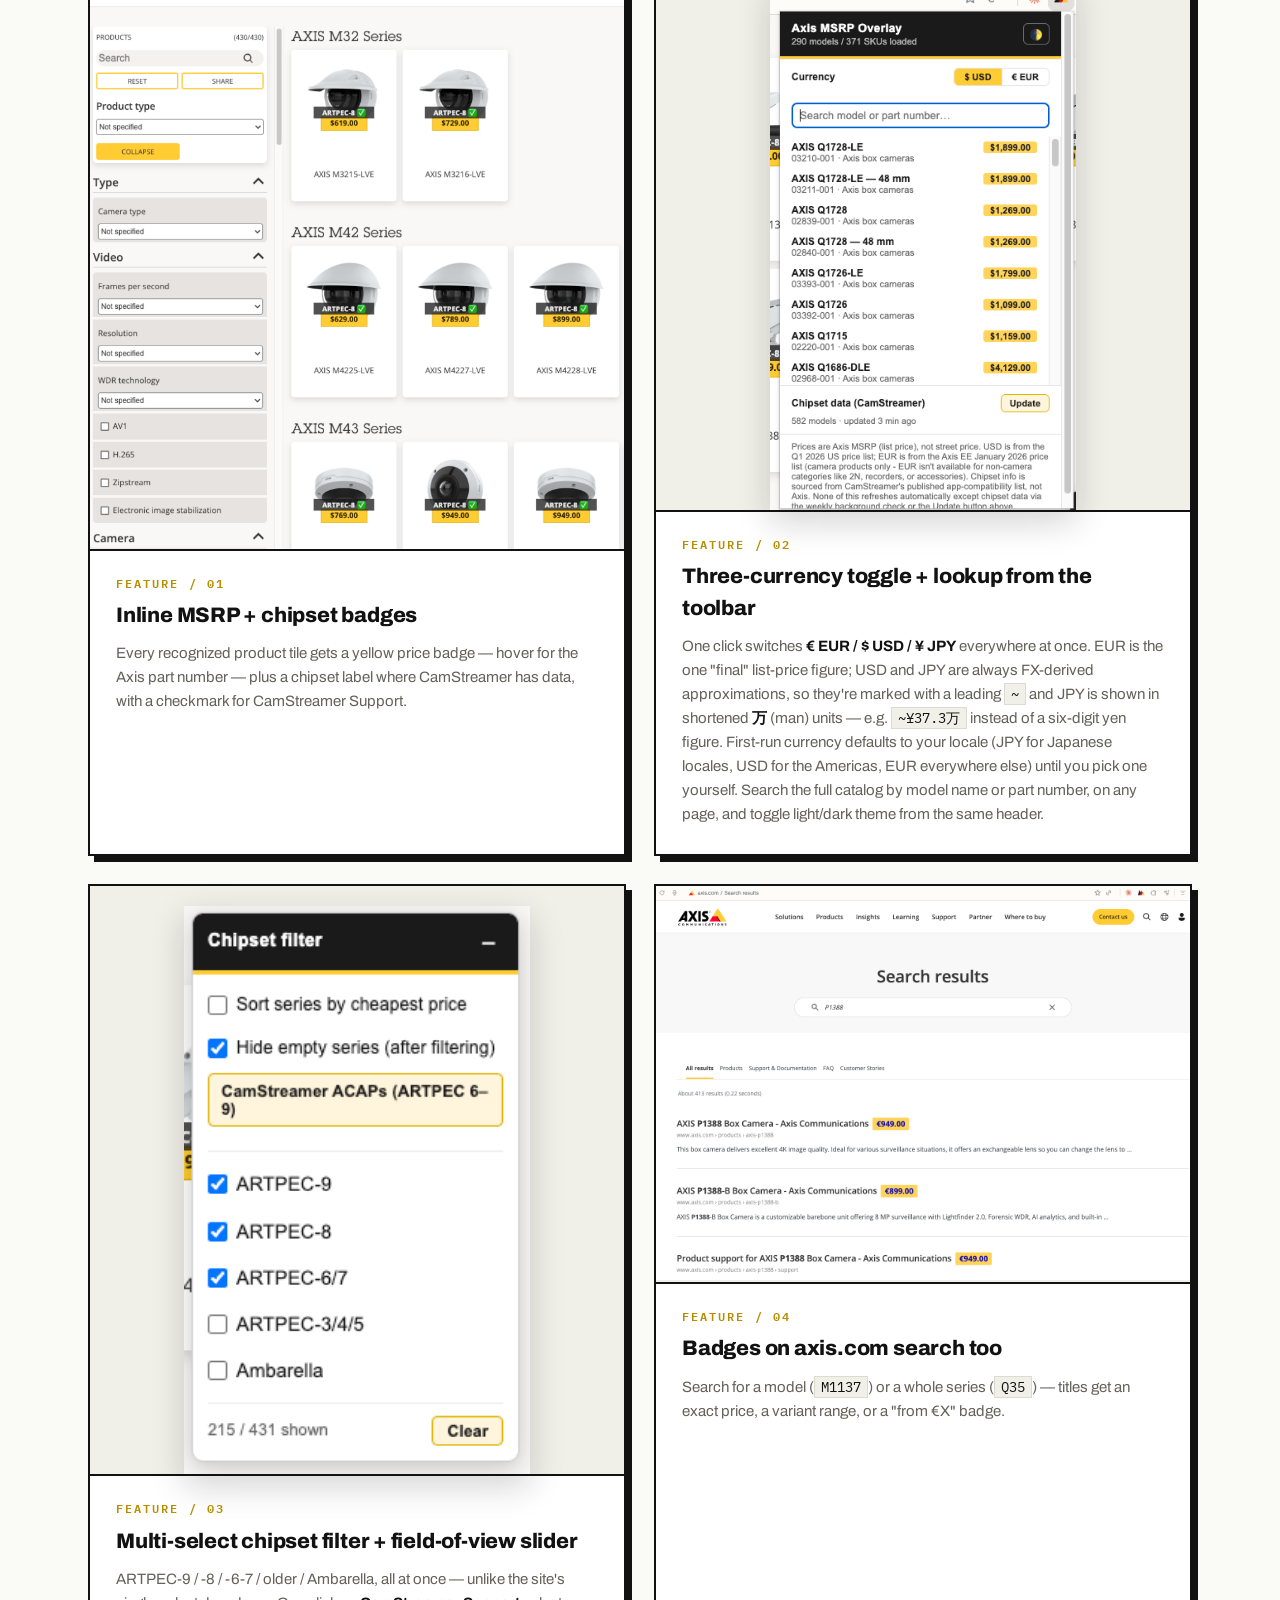
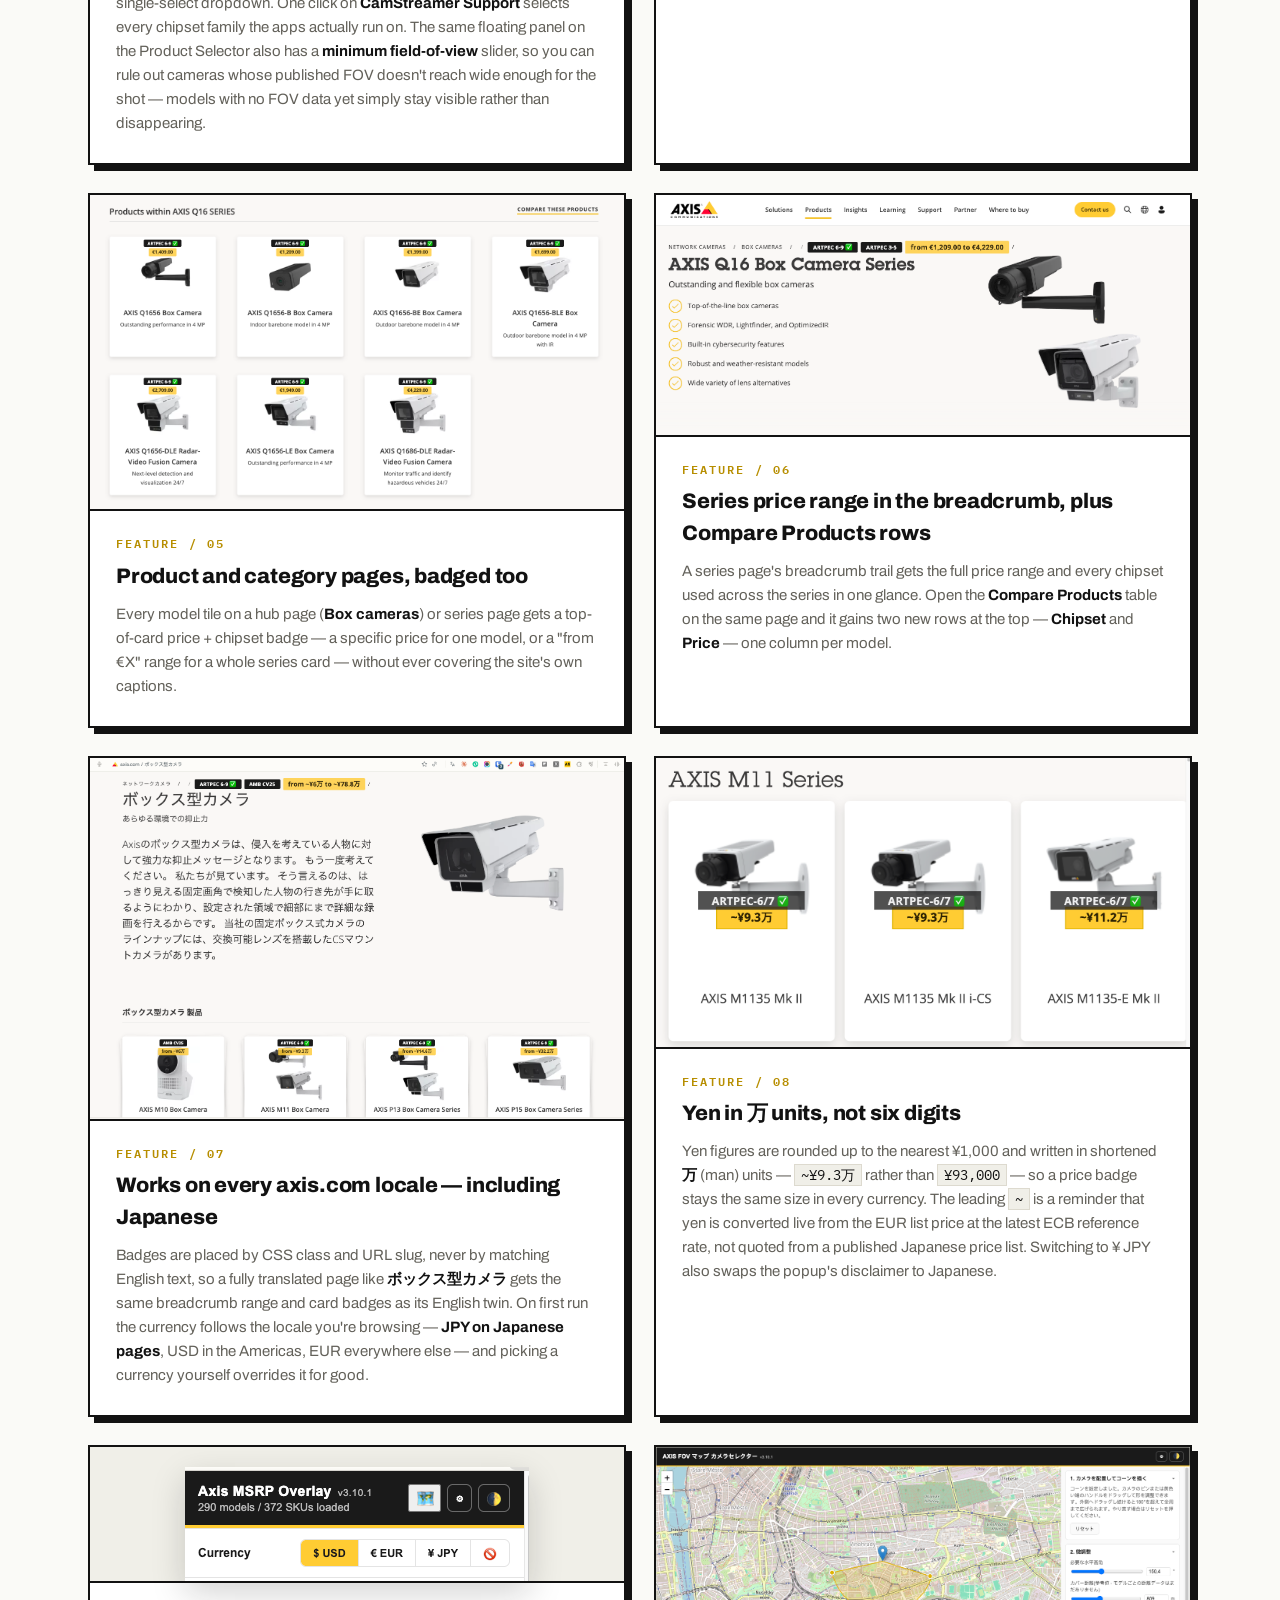
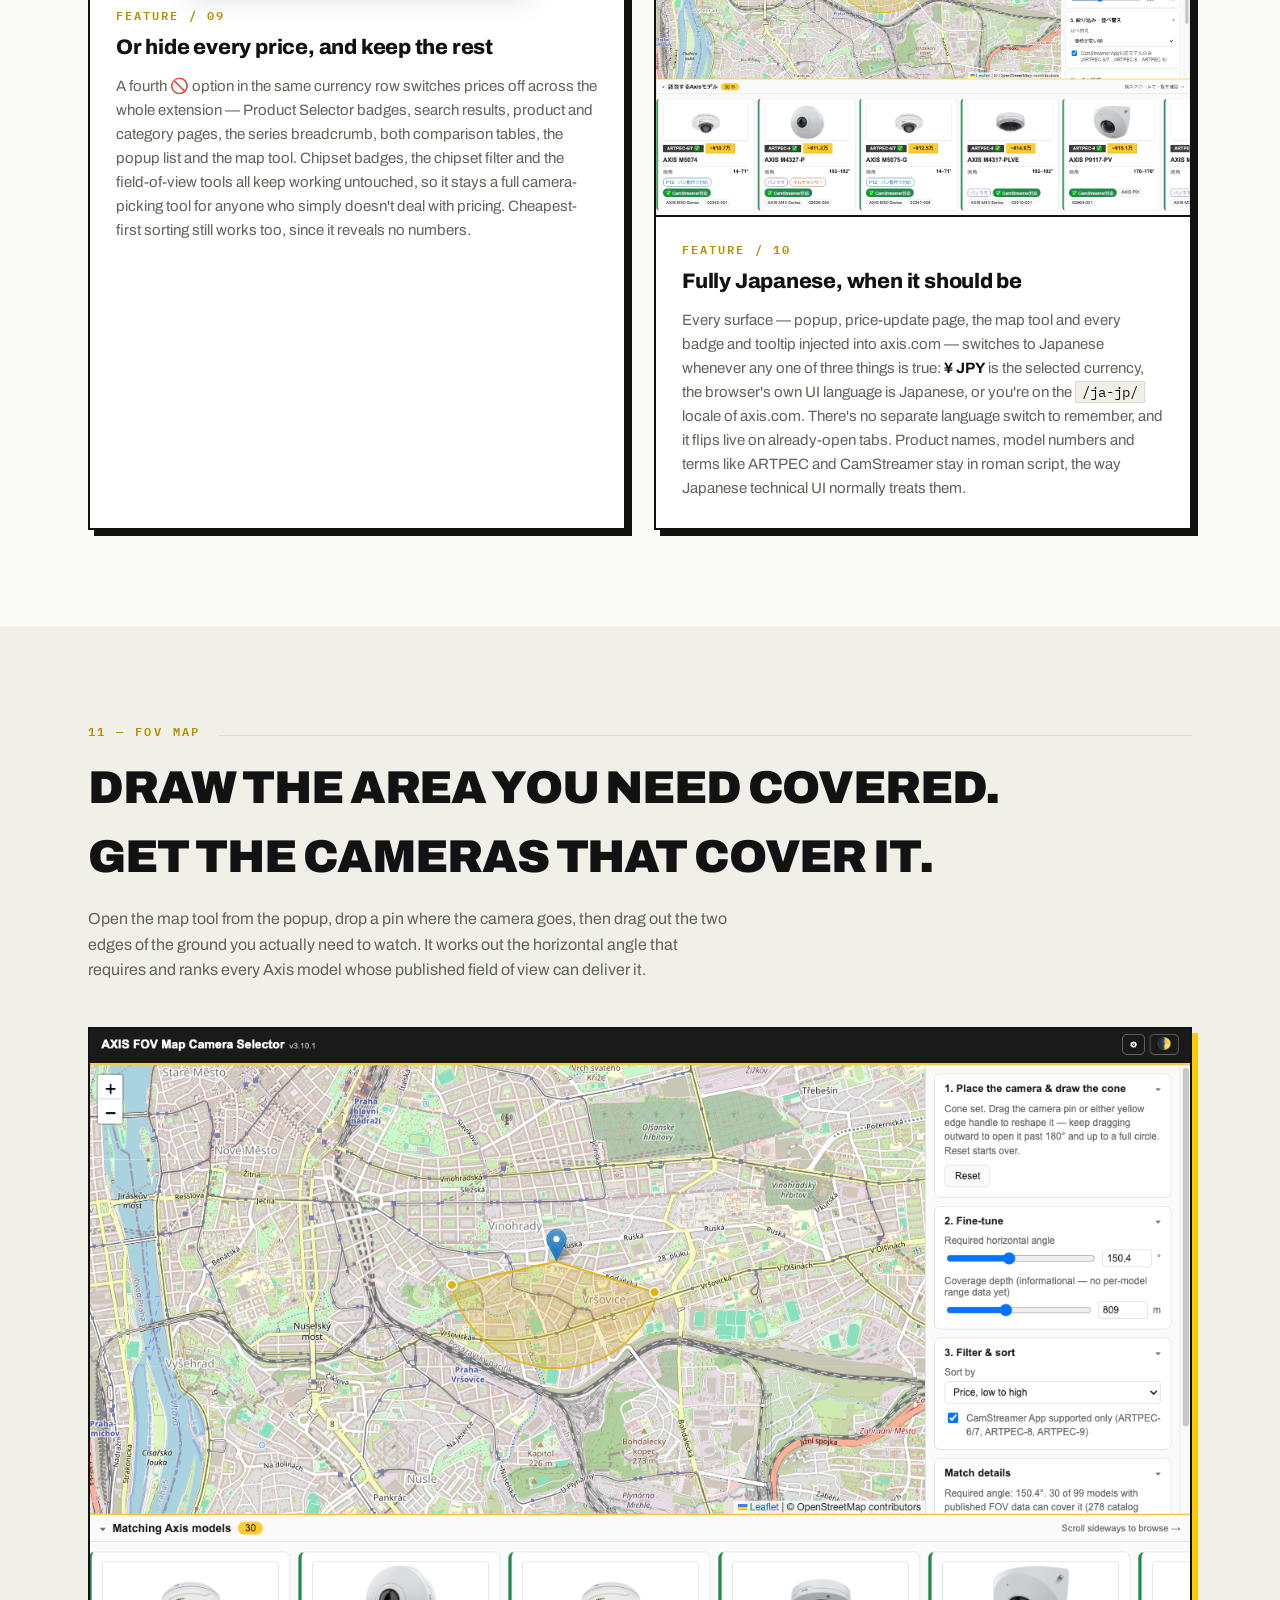
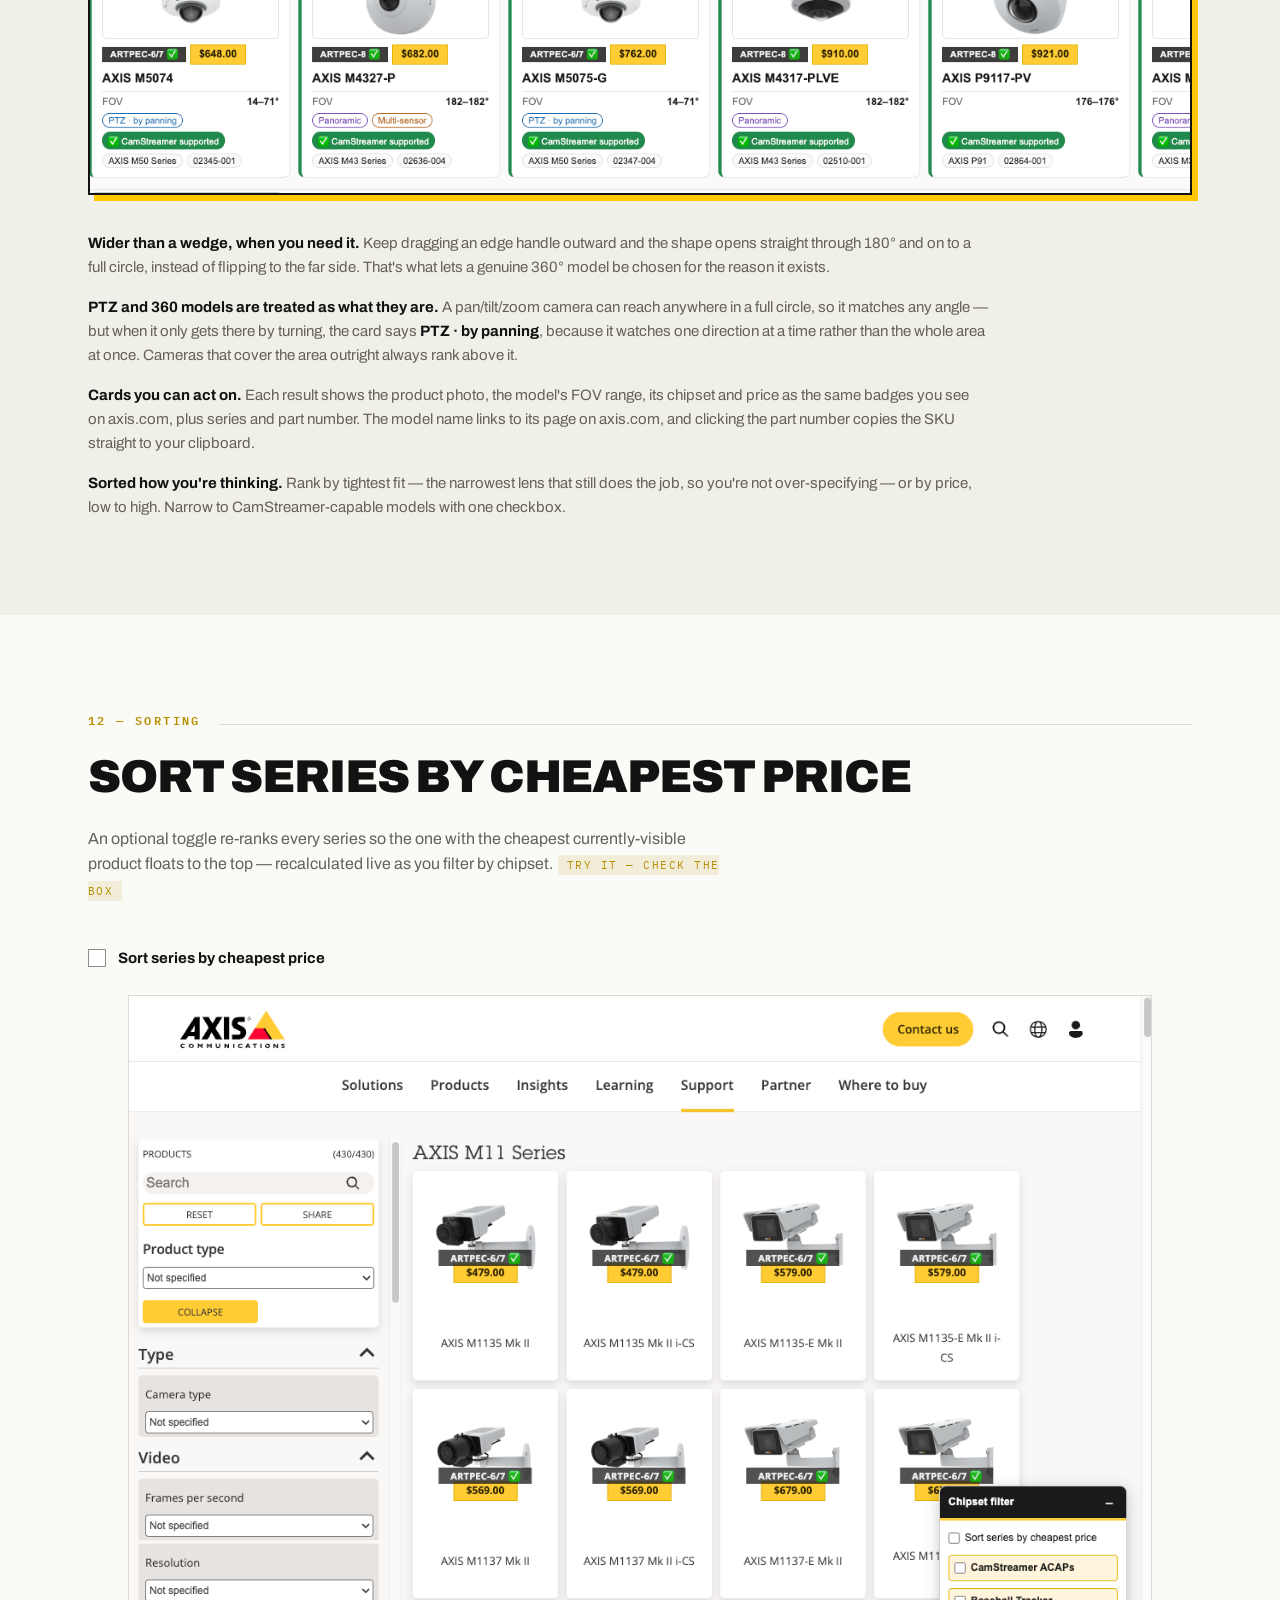
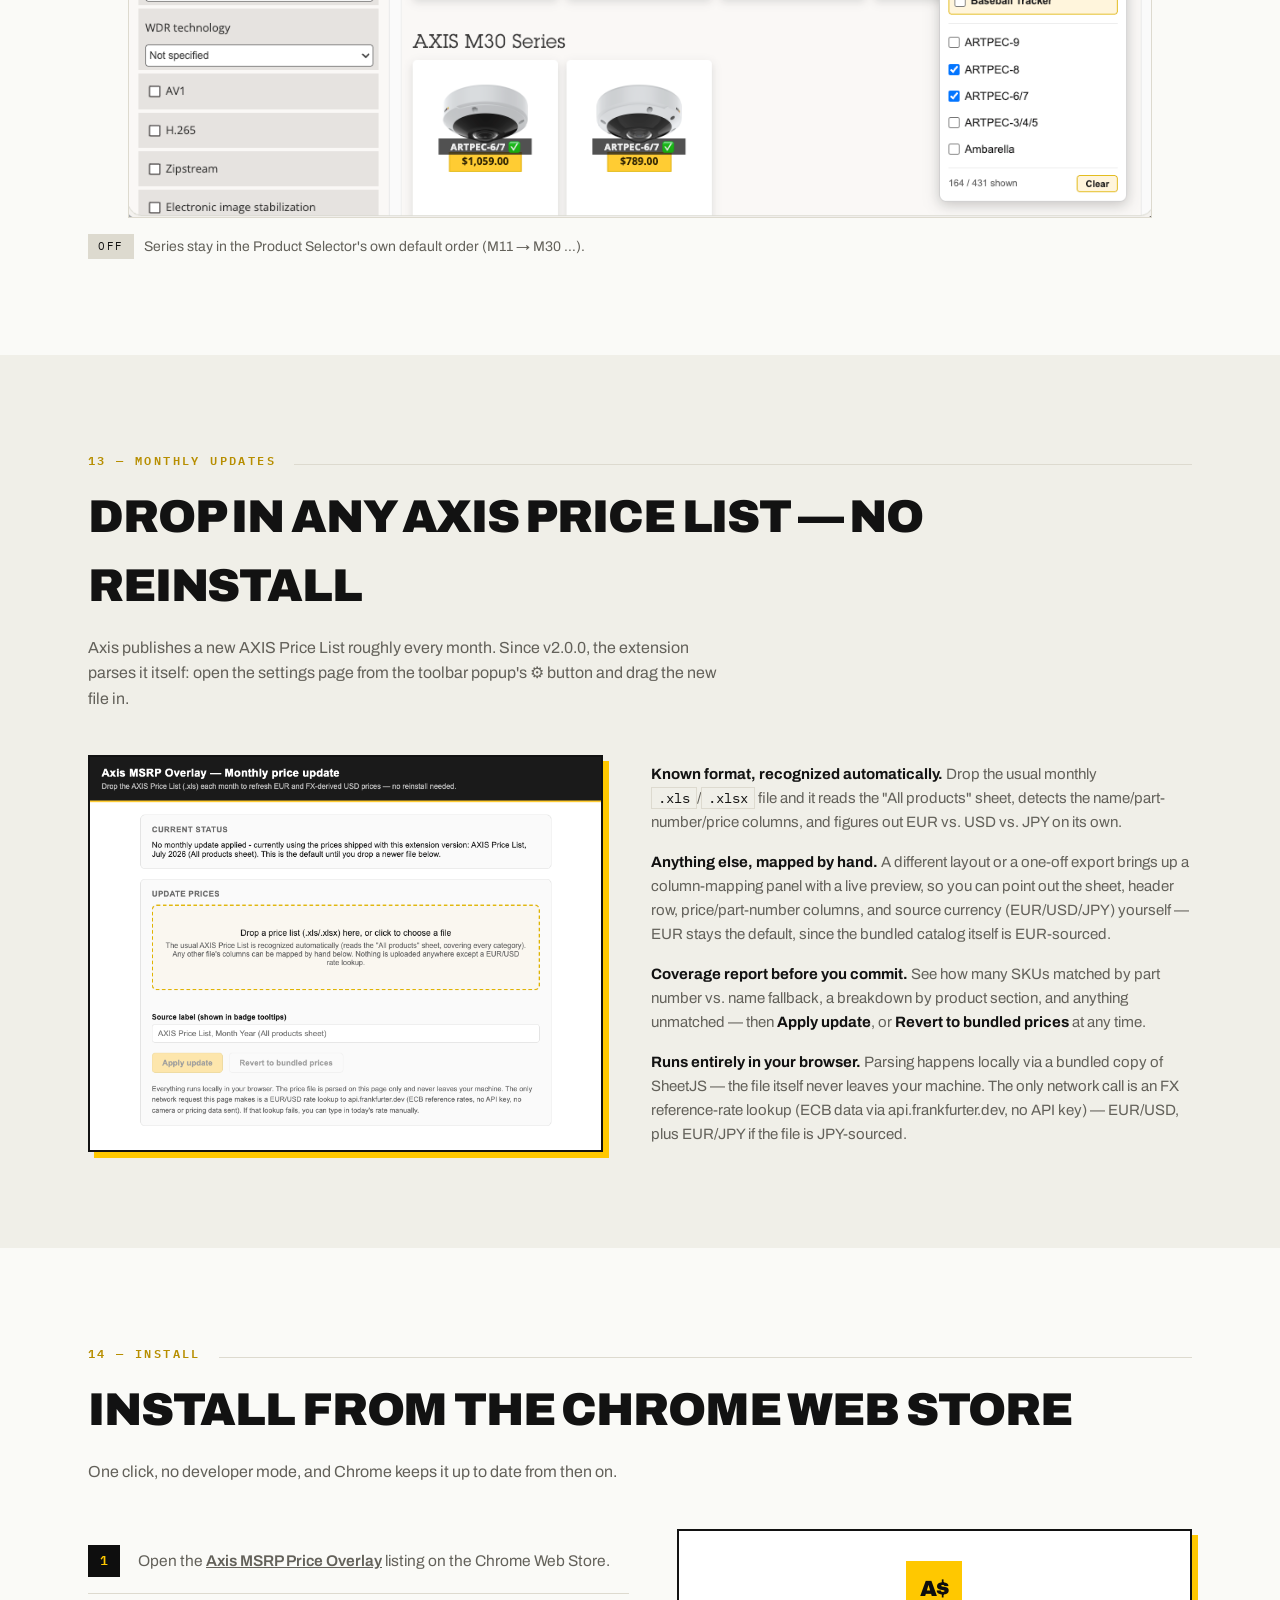
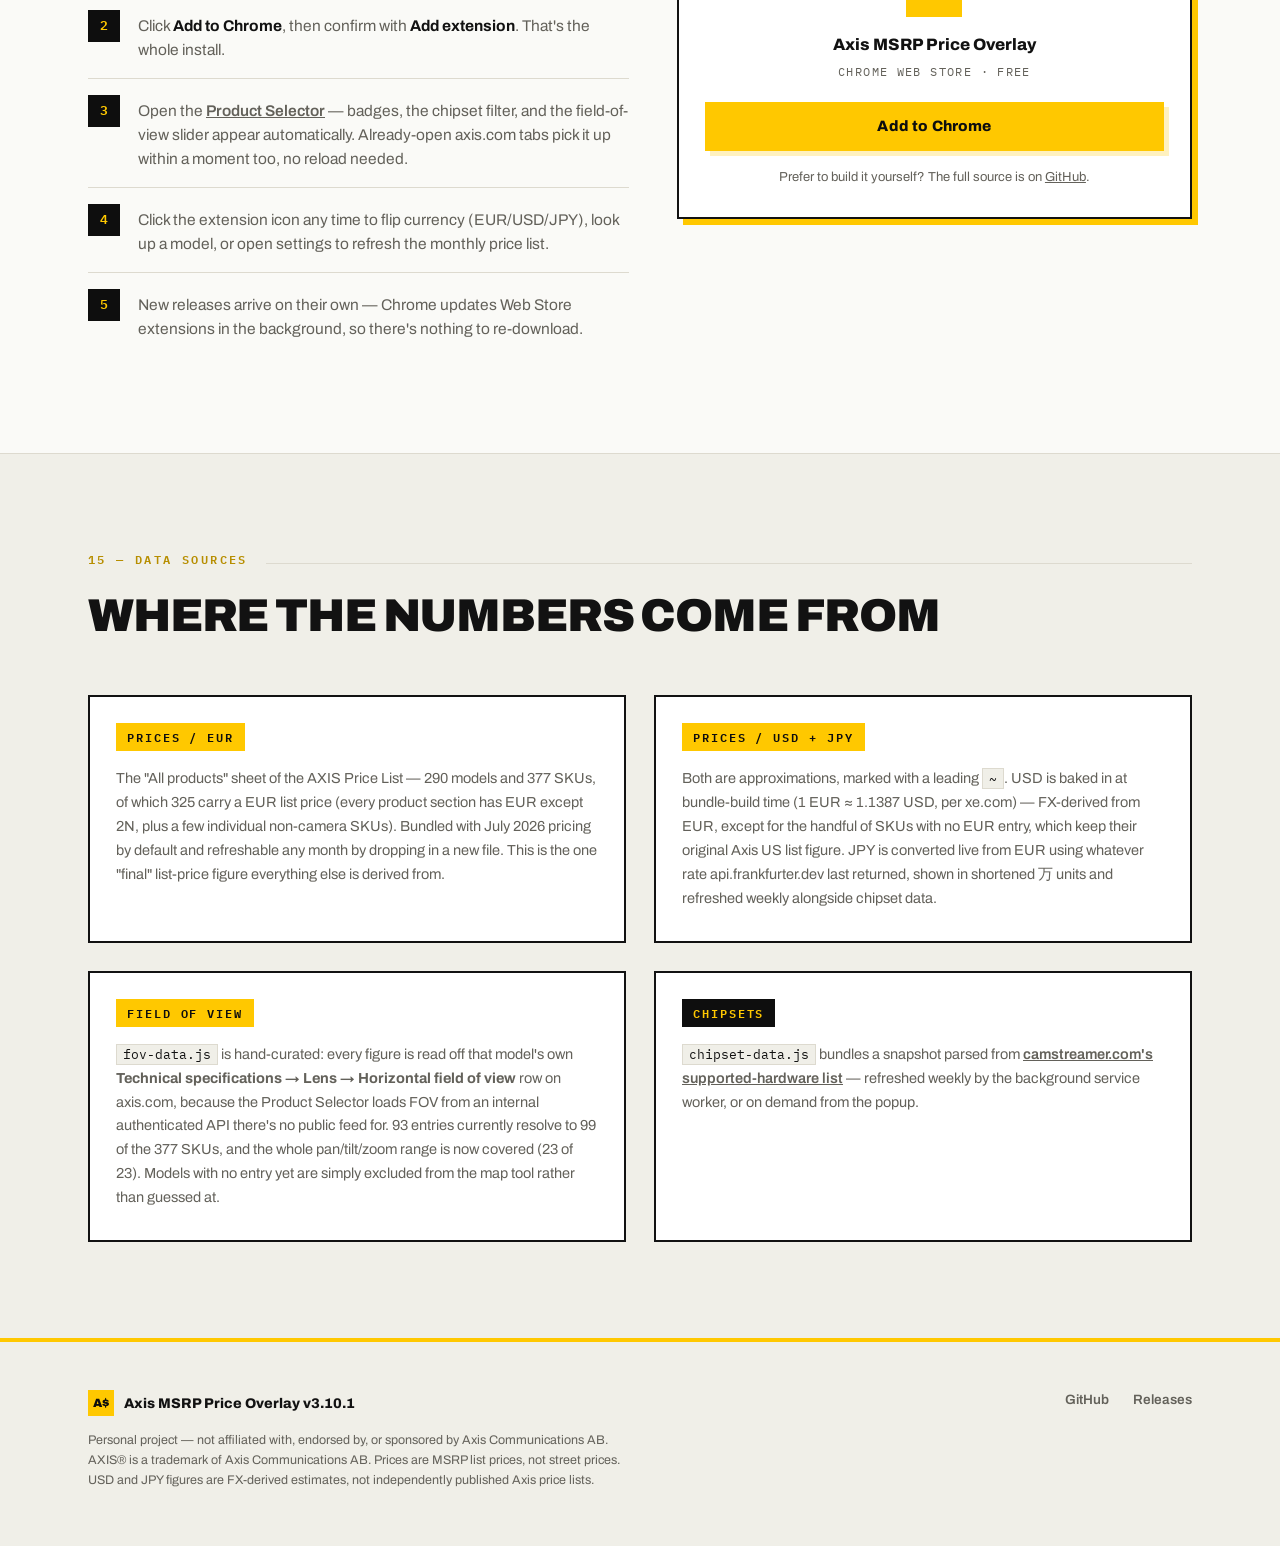
==== commit 2ecf2511: "Add files via upload" ====
--- a/docs/index.html
+++ b/docs/index.html
@@ -4,7 +4,7 @@
 <meta charset="UTF-8">
 <meta name="viewport" content="width=device-width, initial-scale=1.0">
 <title>Axis MSRP Price Overlay — Chrome Extension</title>
-<meta name="description" content="Axis MSRP prices and CamStreamer chipset info on the Product Selector, axis.com search, product/category pages, and Compare Products tables. EUR/USD/JPY, a field-of-view filter, and monthly self-serve price updates.">
+<meta name="description" content="Axis MSRP prices and CamStreamer chipset info on the Product Selector, axis.com search, product/category pages, and Compare Products tables. EUR/USD/JPY or no prices at all, a map tool that picks cameras by the coverage you draw, full Japanese UI, and monthly self-serve price updates.">
 <link rel="alternate" hreflang="en" href="index.html">
 <link rel="alternate" hreflang="ja" href="index.ja.html">
 <script>
@@ -183,7 +183,11 @@
   }
   .hero h1 span { color: var(--yellow-deep); }
   html[data-theme="dark"] .hero h1 span { color: var(--yellow); }
-  .hero .sub { margin: 0 0 18px; max-width: 520px; font-size: 15.5px; line-height: 1.55; color: var(--mute); }
+  /* Larger than the original 15.5px so the hero copy fills the left column
+     next to a tall screenshot. The width cap is lifted to the column width
+     (~547px), which at this size is around 60 characters per line - still
+     inside the comfortable 45-75 range for reading. */
+  .hero .sub { margin: 0 0 20px; max-width: 100%; font-size: 17.5px; line-height: 1.62; color: var(--mute); }
   .hero .sub a { color: var(--ink); text-decoration-color: var(--yellow); }
   .cta-row { display: flex; flex-wrap: wrap; gap: 14px; margin-bottom: 22px; }
   .stat-strip {
@@ -240,7 +244,10 @@
   .feature-body strong { color: var(--ink); }
 
   /* ---------- Sorting (live, checkbox-driven demo) ---------- */
-  .sorting { background: var(--bg-alt); }
+  .fovmap { background: var(--bg-alt); }
+  .fovmap-shot { margin: 32px 0 36px; border: 2px solid var(--ink); box-shadow: 6px 6px 0 var(--yellow); background: var(--bg); }
+  .fovmap .updates-list { max-width: 900px; }
+  .sorting { background: var(--bg); }
 
   /* A real checkbox (not a decorative one) drives everything below it via
      the CSS :checked + general-sibling combinator - no JS needed, and it
@@ -288,7 +295,7 @@
   .state-tag.on { background: var(--yellow); color: var(--void-fixed); font-weight: 600; }
 
   /* ---------- Updates ---------- */
-  .updates { background: var(--bg); }
+  .updates { background: var(--bg-alt); }
   .updates-grid { display: grid; grid-template-columns: 1fr 1.05fr; gap: 48px; align-items: center; }
   .updates-shot { margin: 0; border: 2px solid var(--ink); box-shadow: 6px 6px 0 var(--yellow); }
   .updates-list { list-style: none; margin: 0; padding: 0; display: flex; flex-direction: column; gap: 16px; }
@@ -296,7 +303,7 @@
   .updates-list strong { color: var(--ink); }
 
   /* ---------- Install ---------- */
-  .install { background: var(--bg-alt); }
+  .install { background: var(--bg); }
   .install-grid { display: grid; grid-template-columns: 1.05fr 1fr; gap: 48px; align-items: start; }
   .steps { list-style: none; margin: 0; padding: 0; display: flex; flex-direction: column; }
   .steps li { display: flex; gap: 18px; padding: 16px 0; border-bottom: 1px solid var(--border); }
@@ -330,8 +337,8 @@
   .install-cta-note { font-size: 13px; line-height: 1.55; color: var(--mute); margin: 16px 0 0; }
 
   /* ---------- Sources ---------- */
-  .sources { background: var(--bg); border-top: 1px solid var(--border); }
-  .sources-grid { display: grid; grid-template-columns: repeat(3, 1fr); gap: 28px; }
+  .sources { background: var(--bg-alt); border-top: 1px solid var(--border); }
+  .sources-grid { display: grid; grid-template-columns: repeat(2, 1fr); gap: 28px; }
   .source-card { background: var(--surface); border: 2px solid var(--ink); padding: 26px 26px 30px; }
   .source-tag { font-family: 'IBM Plex Mono', monospace; font-size: 12px; letter-spacing: 0.16em; display: inline-block; padding: 5px 11px; font-weight: 600; margin-bottom: 16px; }
   .source-tag.light { background: var(--yellow); color: var(--void-fixed); }
@@ -374,11 +381,12 @@
       <span class="brand-mark">A$</span>
       <span class="brand-text">
         <span class="t1">Axis MSRP Price Overlay</span>
-        <span class="t2">Chrome extension · v3.4.4</span>
+        <span class="t2">Chrome extension · v3.10.1</span>
       </span>
     </a>
     <nav class="nav-links">
       <a href="#features">Features</a>
+      <a href="#fovmap">FOV map</a>
       <a href="#sorting">Sorting</a>
       <a href="#updates">Updates</a>
       <a href="#install">Install</a>
@@ -413,7 +421,7 @@
         <a href="https://www.axis.com/support/tools/product-selector" target="_blank" rel="noopener">Axis Product Selector</a>,
         <a href="https://www.axis.com/search" target="_blank" rel="noopener">axis.com search</a>, and every
         axis.com product and category page, right down to the <strong>Compare Products</strong> table.
-        EUR, USD, or JPY, a field-of-view slider alongside the multi-select chipset filter, self-serve monthly price updates, and a toolbar popup that looks up any model or part number — light or dark, your call.
+        EUR, USD, JPY — or no prices at all. A field-of-view slider alongside the multi-select chipset filter, a map tool that picks cameras from the coverage you draw, a fully Japanese UI when you want it, self-serve monthly price updates, and a toolbar popup that looks up any model or part number — light or dark, your call.
       </p>
       <div class="cta-row">
         <a class="btn btn-primary" href="https://chromewebstore.google.com/detail/axis-msrp-price-overlay/gnegcekipfaapeboifcejnjmfemfigpl" target="_blank" rel="noopener">
@@ -426,11 +434,11 @@
         <div><div class="stat-num">290</div><div class="stat-label">Models</div></div>
         <div><div class="stat-num">372</div><div class="stat-label">SKUs priced</div></div>
         <div><div class="stat-num">€ / $ / ¥</div><div class="stat-label">EUR + USD + JPY</div></div>
-        <div><div class="stat-num">v3.4.4</div><div class="stat-label">Current build</div></div>
+        <div><div class="stat-num">v3.10.1</div><div class="stat-label">Current build</div></div>
       </div>
     </div>
     <figure class="hero-shot">
-      <img src="img/AXIS P13 Box Camera Series _ Axis Communications.png" alt="AXIS P13 Box Camera Series page with a chipset and 'from €779.00 to €1,329.00' price range badge in the breadcrumb trail, price/chipset badges on every product card, and a Compare Products table with added Chipset and Price rows">
+      <img src="img/p13-series-hero.png" alt="AXIS P13 Box Camera Series page with a chipset and 'from €779.00 to €1,329.00' price range badge in the breadcrumb trail, price/chipset badges on every product card, and a Compare Products table with added Chipset and Price rows">
     </figure>
   </div>
 </section>
@@ -447,6 +455,8 @@
     <span>ARTPEC 6-9 ✅ CamStreamer Support</span><span class="sep">/</span>
     <span>AMB CV25</span><span class="sep">/</span>
     <span>Min. field of view 90° — filter applied</span><span class="sep">/</span>
+    <span>AXIS P3747-PLVE — 360° coverage</span><span class="sep">/</span>
+    <span>PTZ · by panning — 23 of 23 covered</span><span class="sep">/</span>
     <span>AXIS M1135 Mk II — €499</span><span class="sep">/</span>
     <span>AXIS P1388 — €1,029</span><span class="sep">/</span>
     <span>AXIS Q1728 — €1,299</span><span class="sep">/</span>
@@ -456,7 +466,9 @@
     <span>~¥18.1万 — AXIS Q1728, live JPY</span><span class="sep">/</span>
     <span>ARTPEC 6-9 ✅ CamStreamer Support</span><span class="sep">/</span>
     <span>AMB CV25</span><span class="sep">/</span>
-    <span>Min. field of view 90° — filter applied</span>
+    <span>Min. field of view 90° — filter applied</span><span class="sep">/</span>
+    <span>AXIS P3747-PLVE — 360° coverage</span><span class="sep">/</span>
+    <span>PTZ · by panning — 23 of 23 covered</span>
   </div>
 </div>
 
@@ -472,7 +484,7 @@
     <div class="feature-grid">
       <div class="feature-card">
         <figure class="feature-figure">
-          <img src="img/inline-badges-overview.png" alt="Axis Product Selector showing M32, M42, and M43 series cards, every one with an ARTPEC-8 chipset badge and a yellow price badge (screenshot carried over from an earlier build; badge style is unchanged in v3.4.4)">
+          <img src="img/inline-badges-overview.png" alt="Axis Product Selector showing M32, M42, and M43 series cards, every one with an ARTPEC-8 chipset badge and a yellow price badge (screenshot carried over from an earlier build; badge style is unchanged in v3.10.1)">
         </figure>
         <div class="feature-body">
           <div class="feature-kicker">FEATURE / 01</div>
@@ -483,7 +495,7 @@
 
       <div class="feature-card">
         <figure class="feature-figure feature-figure-inset">
-          <img src="img/popup-search.png" alt="Extension popup with currency toggle, search box, and matched models with part numbers and prices (screenshot carried over from an earlier EUR/USD-only build; a third ¥ JPY option has since been added to the same toggle in v3.4.4)" style="width: 62%; max-width: 340px;">
+          <img src="img/popup-search.png" alt="Extension popup with currency toggle, search box, and matched models with part numbers and prices (screenshot carried over from an earlier EUR/USD-only build; a third ¥ JPY option and a fourth hide-prices option have since been added to the same toggle, current as of v3.10.1)" style="width: 62%; max-width: 340px;">
         </figure>
         <div class="feature-body">
           <div class="feature-kicker">FEATURE / 02</div>
@@ -516,7 +528,7 @@
 
       <div class="feature-card">
         <figure class="feature-figure">
-          <img src="img/Screenshot 2026-07-17 at 14.42.14.png" alt="AXIS Q16 series category page with every product card showing a black grouped chipset badge (ARTPEC 6-9, checkmarked) and a yellow price badge pinned to the top of the card">
+          <img src="img/category-page-cards.png" alt="AXIS Q16 series category page with every product card showing a black grouped chipset badge (ARTPEC 6-9, checkmarked) and a yellow price badge pinned to the top of the card">
         </figure>
         <div class="feature-body">
           <div class="feature-kicker">FEATURE / 05</div>
@@ -527,7 +539,7 @@
 
       <div class="feature-card">
         <figure class="feature-figure">
-          <img src="img/Screenshot 2026-07-17 at 14.42.05.png" alt="AXIS Q16 Box Camera Series breadcrumb trail showing grouped chipset badges (ARTPEC 6-9, ARTPEC 3-5) and a yellow 'from €1,209.00 to €4,229.00' price range badge">
+          <img src="img/series-breadcrumb-range.png" alt="AXIS Q16 Box Camera Series breadcrumb trail showing grouped chipset badges (ARTPEC 6-9, ARTPEC 3-5) and a yellow 'from €1,209.00 to €4,229.00' price range badge">
         </figure>
         <div class="feature-body">
           <div class="feature-kicker">FEATURE / 06</div>
@@ -557,14 +569,58 @@
           <p>Yen figures are rounded up to the nearest ¥1,000 and written in shortened <strong>万</strong> (man) units — <code>~¥9.3万</code> rather than <code>¥93,000</code> — so a price badge stays the same size in every currency. The leading <code>~</code> is a reminder that yen is converted live from the EUR list price at the latest ECB reference rate, not quoted from a published Japanese price list. Switching to ¥ JPY also swaps the popup's disclaimer to Japanese.</p>
         </div>
       </div>
-    </div>
+
+      <div class="feature-card">
+        <figure class="feature-figure feature-figure-inset">
+          <img src="img/currency-toggle-hide-prices.png" alt="The popup's currency row with four options — $ USD selected, € EUR, ¥ JPY, and a fourth crossed-out-circle button that hides prices entirely" style="width: 88%; max-width: 344px;">
+        </figure>
+        <div class="feature-body">
+          <div class="feature-kicker">FEATURE / 09</div>
+          <h3>Or hide every price, and keep the rest</h3>
+          <p>A fourth <strong>🚫</strong> option in the same currency row switches prices off across the whole extension — Product Selector badges, search results, product and category pages, the series breadcrumb, both comparison tables, the popup list and the map tool. Chipset badges, the chipset filter and the field-of-view tools all keep working untouched, so it stays a full camera-picking tool for anyone who simply doesn't deal with pricing. Cheapest-first sorting still works too, since it reveals no numbers.</p>
+        </div>
+      </div>
+
+      <div class="feature-card">
+        <figure class="feature-figure">
+          <img src="img/jp-fov-map-overview.png" alt="The FOV Map Camera Selector rendered entirely in Japanese — panel headings 微調整 and 絞り込み・並べ替え, a 該当するAxisモデル results stripe, and camera cards labelled 画角, パノラマ, マルチセンサー and PTZ · パン動作で対応 with yen prices">
+        </figure>
+        <div class="feature-body">
+          <div class="feature-kicker">FEATURE / 10</div>
+          <h3>Fully Japanese, when it should be</h3>
+          <p>Every surface — popup, price-update page, the map tool and every badge and tooltip injected into axis.com — switches to Japanese whenever any one of three things is true: <strong>¥ JPY</strong> is the selected currency, the browser's own UI language is Japanese, or you're on the <code>/ja-jp/</code> locale of axis.com. There's no separate language switch to remember, and it flips live on already-open tabs. Product names, model numbers and terms like ARTPEC and CamStreamer stay in roman script, the way Japanese technical UI normally treats them.</p>
+        </div>
+      </div>
+    </div>
+  </div>
+</section>
+
+<section class="fovmap" id="fovmap">
+  <div class="wrap">
+    <div class="eyebrow-row">
+      <span class="eyebrow">11 — FOV MAP</span>
+      <span class="rule"></span>
+    </div>
+    <h2 class="section-title">Draw the area you need covered.<br>Get the cameras that cover it.</h2>
+    <p class="section-sub">Open the map tool from the popup, drop a pin where the camera goes, then drag out the two edges of the ground you actually need to watch. It works out the horizontal angle that requires and ranks every Axis model whose published field of view can deliver it.</p>
+
+    <figure class="fovmap-shot">
+      <img src="img/fov-map-overview.png" alt="The FOV Map Camera Selector: a Prague street map with a yellow coverage wedge drawn from a camera pin, collapsible panels for fine-tuning the 150.4 degree angle and 809 m depth, and a horizontally scrolling stripe of matching camera cards along the bottom">
+    </figure>
+
+    <ul class="updates-list">
+      <li><strong>Wider than a wedge, when you need it.</strong> Keep dragging an edge handle outward and the shape opens straight through 180° and on to a full circle, instead of flipping to the far side. That's what lets a genuine 360° model be chosen for the reason it exists.</li>
+      <li><strong>PTZ and 360 models are treated as what they are.</strong> A pan/tilt/zoom camera can reach anywhere in a full circle, so it matches any angle — but when it only gets there by turning, the card says <strong>PTZ · by panning</strong>, because it watches one direction at a time rather than the whole area at once. Cameras that cover the area outright always rank above it.</li>
+      <li><strong>Cards you can act on.</strong> Each result shows the product photo, the model's FOV range, its chipset and price as the same badges you see on axis.com, plus series and part number. The model name links to its page on axis.com, and clicking the part number copies the SKU straight to your clipboard.</li>
+      <li><strong>Sorted how you're thinking.</strong> Rank by tightest fit — the narrowest lens that still does the job, so you're not over-specifying — or by price, low to high. Narrow to CamStreamer-capable models with one checkbox.</li>
+    </ul>
   </div>
 </section>
 
 <section class="sorting" id="sorting">
   <div class="wrap">
     <div class="eyebrow-row">
-      <span class="eyebrow">09 — SORTING</span>
+      <span class="eyebrow">12 — SORTING</span>
       <span class="rule"></span>
     </div>
     <h2 class="section-title">Sort series by cheapest price</h2>
@@ -589,7 +645,7 @@
 <section class="updates" id="updates">
   <div class="wrap">
     <div class="eyebrow-row">
-      <span class="eyebrow">10 — MONTHLY UPDATES</span>
+      <span class="eyebrow">13 — MONTHLY UPDATES</span>
       <span class="rule"></span>
     </div>
     <h2 class="section-title">Drop in any AXIS Price List — no reinstall</h2>
@@ -611,7 +667,7 @@
 <section class="install" id="install">
   <div class="wrap">
     <div class="eyebrow-row">
-      <span class="eyebrow">11 — INSTALL</span>
+      <span class="eyebrow">14 — INSTALL</span>
       <span class="rule"></span>
     </div>
     <h2 class="section-title">Install from the Chrome Web Store</h2>
@@ -638,7 +694,7 @@
 <section class="sources" id="sources">
   <div class="wrap">
     <div class="eyebrow-row">
-      <span class="eyebrow">12 — DATA SOURCES</span>
+      <span class="eyebrow">15 — DATA SOURCES</span>
       <span class="rule"></span>
     </div>
     <h2 class="section-title" style="margin-bottom:44px;">Where the numbers come from</h2>
@@ -652,6 +708,10 @@
         <p>Both are approximations, marked with a leading <code>~</code>. USD is baked in at bundle-build time (1 EUR ≈ 1.1387 USD, per xe.com) — FX-derived from EUR, except for the handful of SKUs with no EUR entry, which keep their original Axis US list figure. JPY is converted live from EUR using whatever rate api.frankfurter.dev last returned, shown in shortened 万 units and refreshed weekly alongside chipset data.</p>
       </div>
       <div class="source-card">
+        <div class="source-tag light">FIELD OF VIEW</div>
+        <p><code>fov-data.js</code> is hand-curated: every figure is read off that model's own <strong>Technical specifications → Lens → Horizontal field of view</strong> row on axis.com, because the Product Selector loads FOV from an internal authenticated API there's no public feed for. 93 entries currently resolve to 99 of the 377 SKUs, and the whole pan/tilt/zoom range is now covered (23 of 23). Models with no entry yet are simply excluded from the map tool rather than guessed at.</p>
+      </div>
+      <div class="source-card">
         <div class="source-tag dark">CHIPSETS</div>
         <p><code>chipset-data.js</code> bundles a snapshot parsed from <a href="https://camstreamer.com/download-app-all-supported-cameras" target="_blank" rel="noopener" style="font-weight:600">camstreamer.com's supported-hardware list</a> — refreshed weekly by the background service worker, or on demand from the popup.</p>
       </div>
@@ -664,7 +724,7 @@
     <div class="footer-brand">
       <div class="footer-brand-row">
         <span class="footer-mark">A$</span>
-        <span class="name">Axis MSRP Price Overlay v3.4.4</span>
+        <span class="name">Axis MSRP Price Overlay v3.10.1</span>
       </div>
       <p>Personal project — not affiliated with, endorsed by, or sponsored by Axis Communications AB. AXIS® is a trademark of Axis Communications AB. Prices are MSRP list prices, not street prices. USD and JPY figures are FX-derived estimates, not independently published Axis price lists.</p>
     </div>
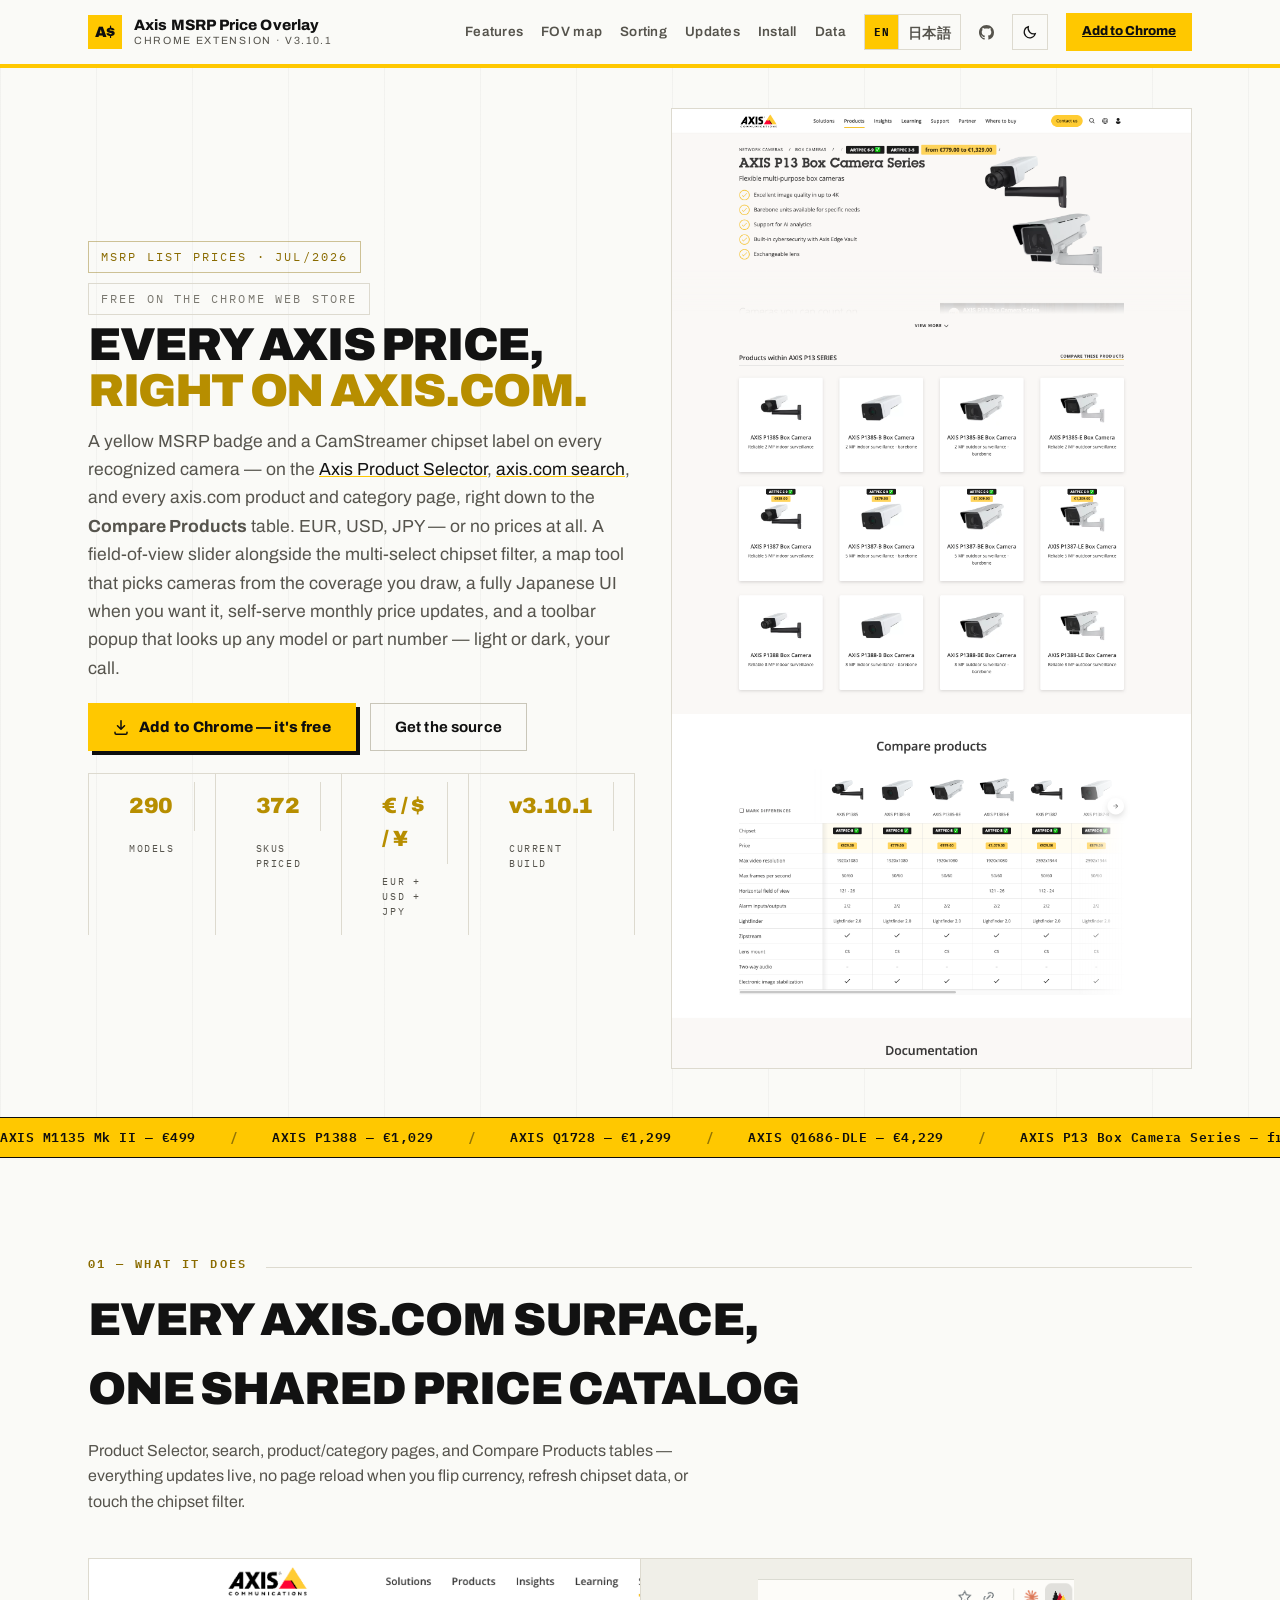
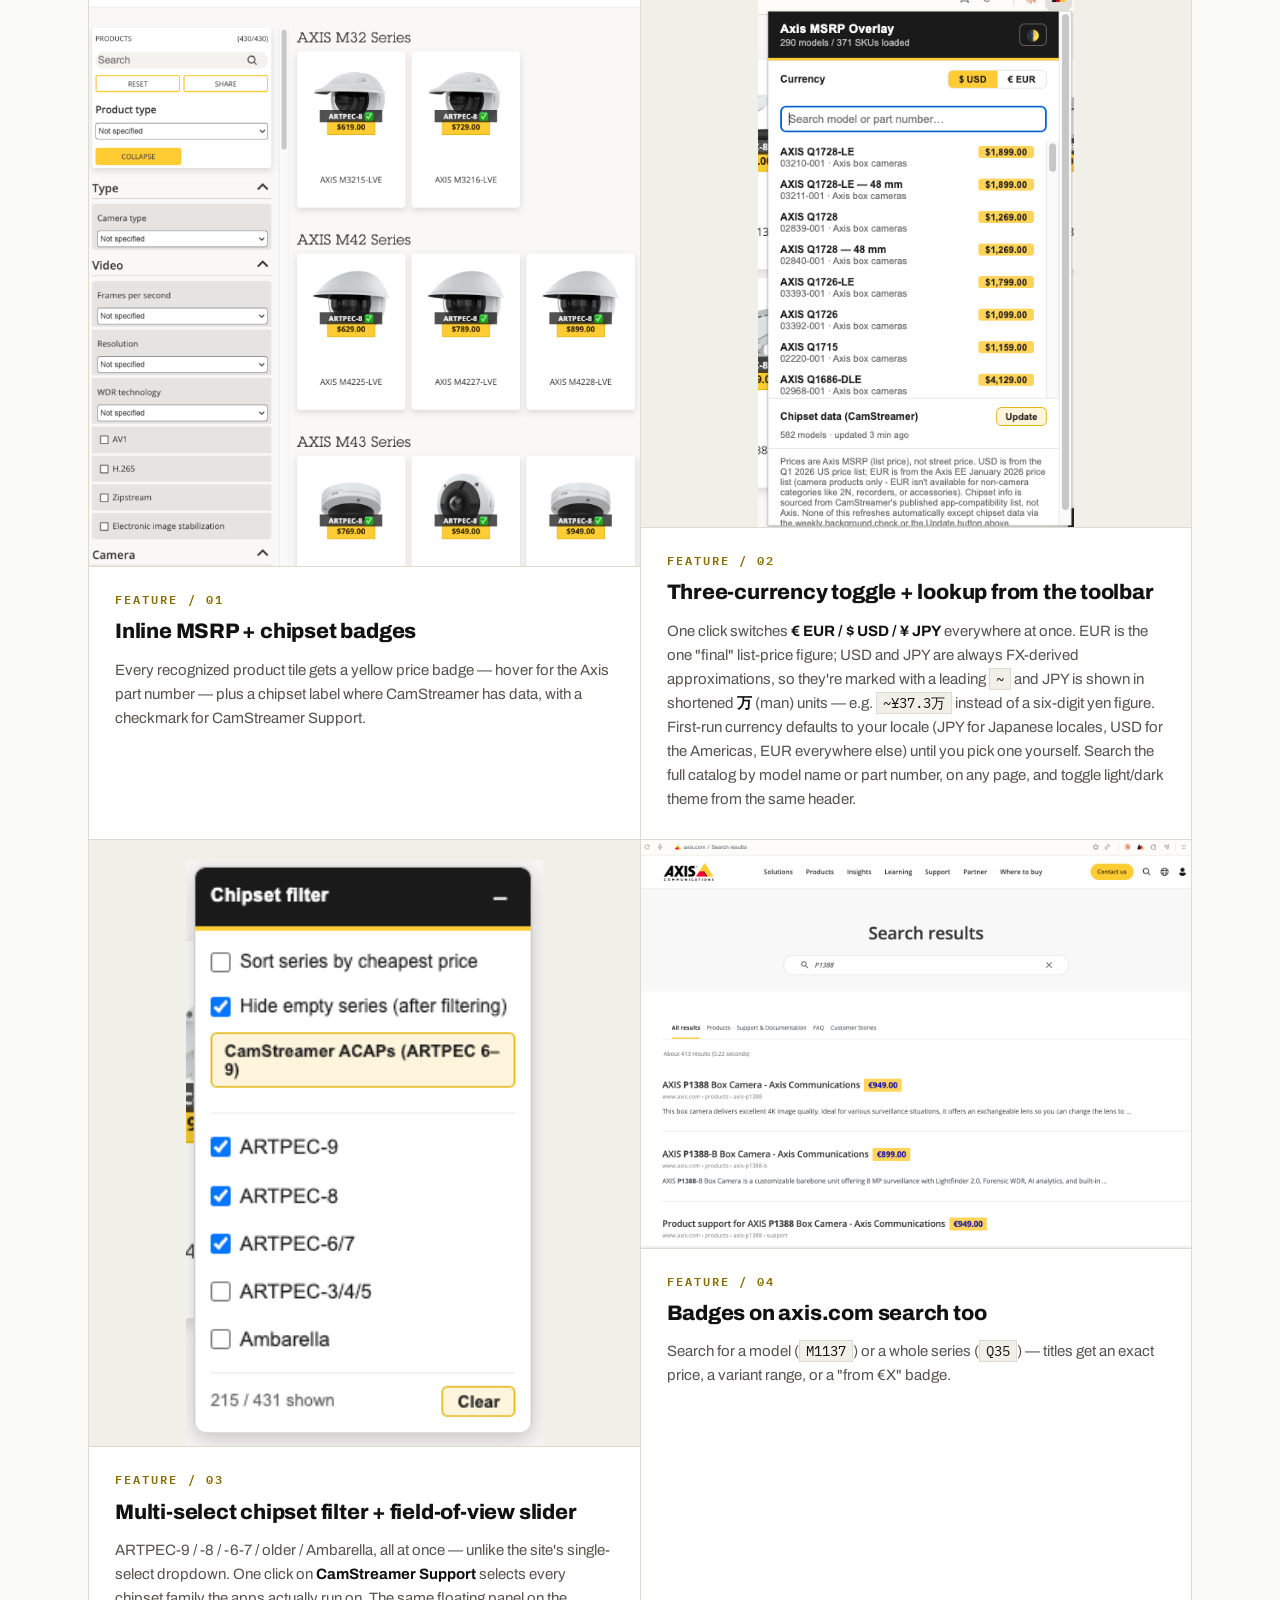
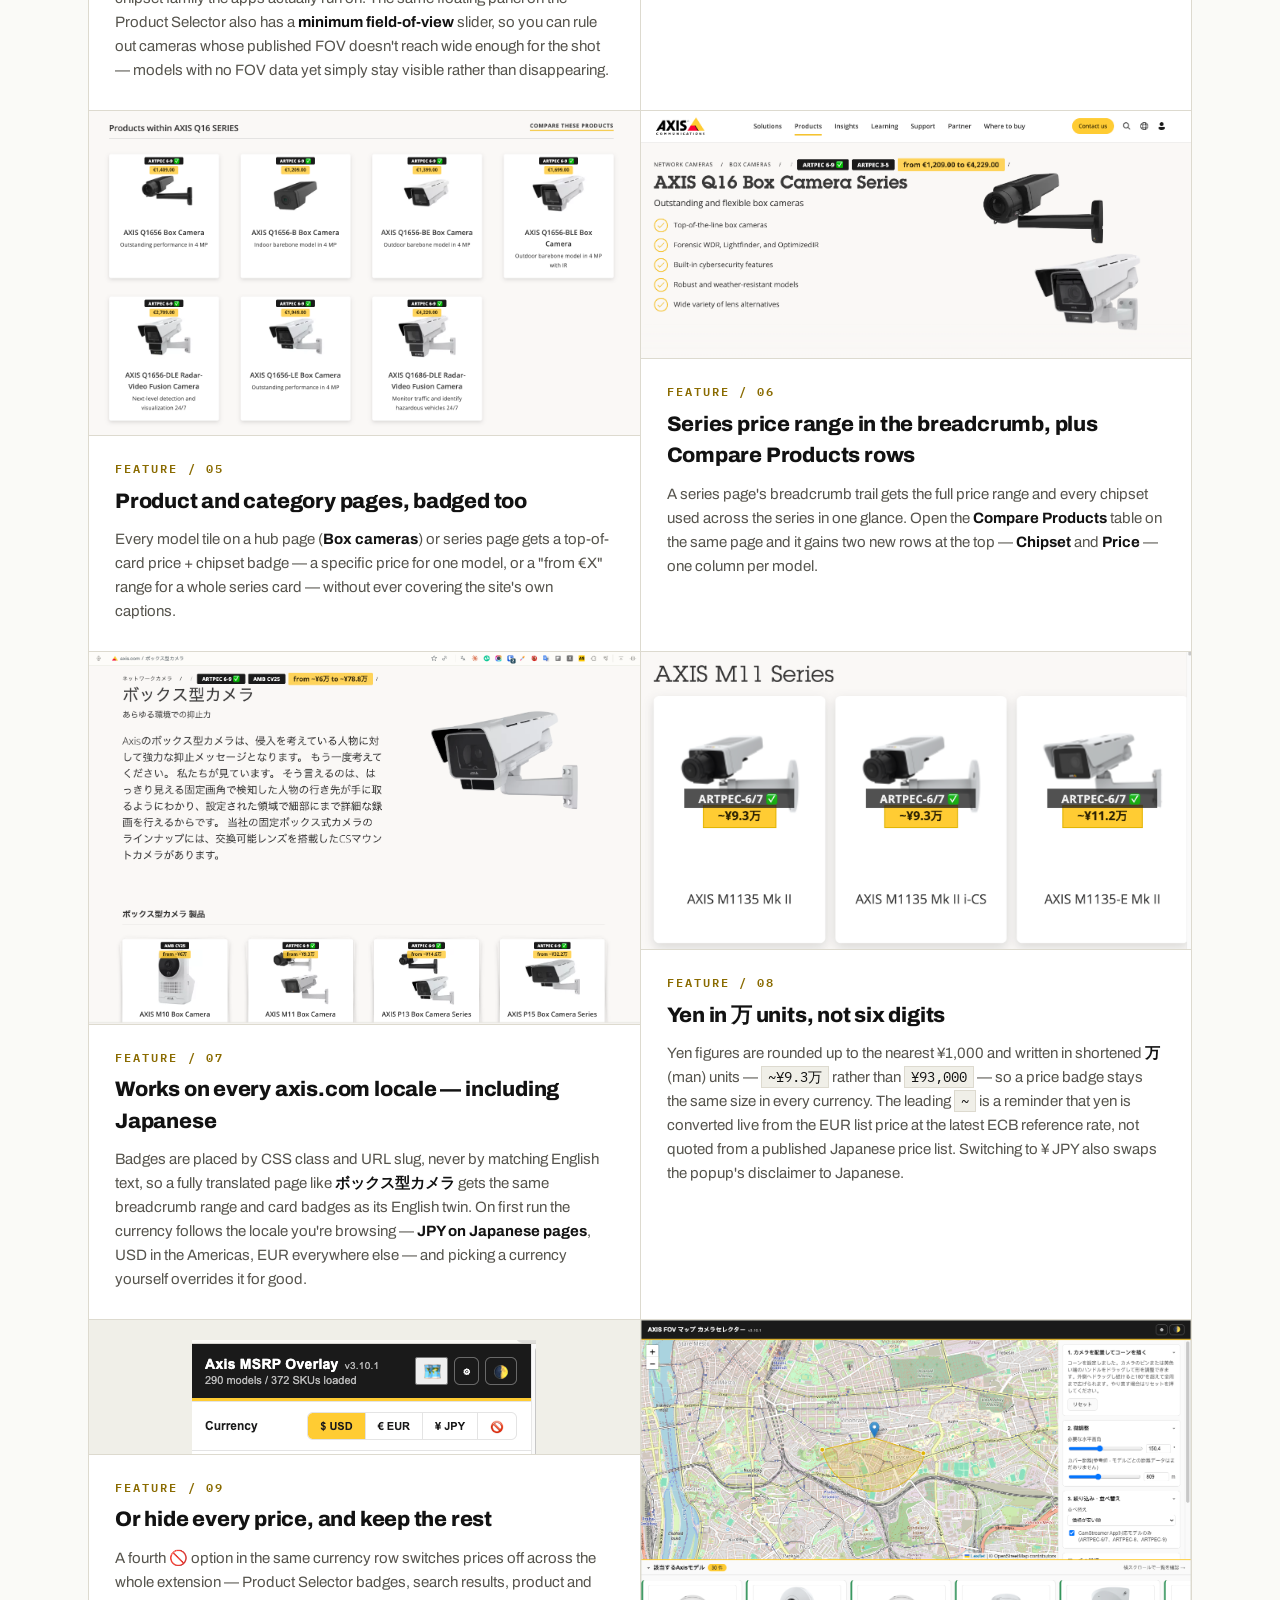
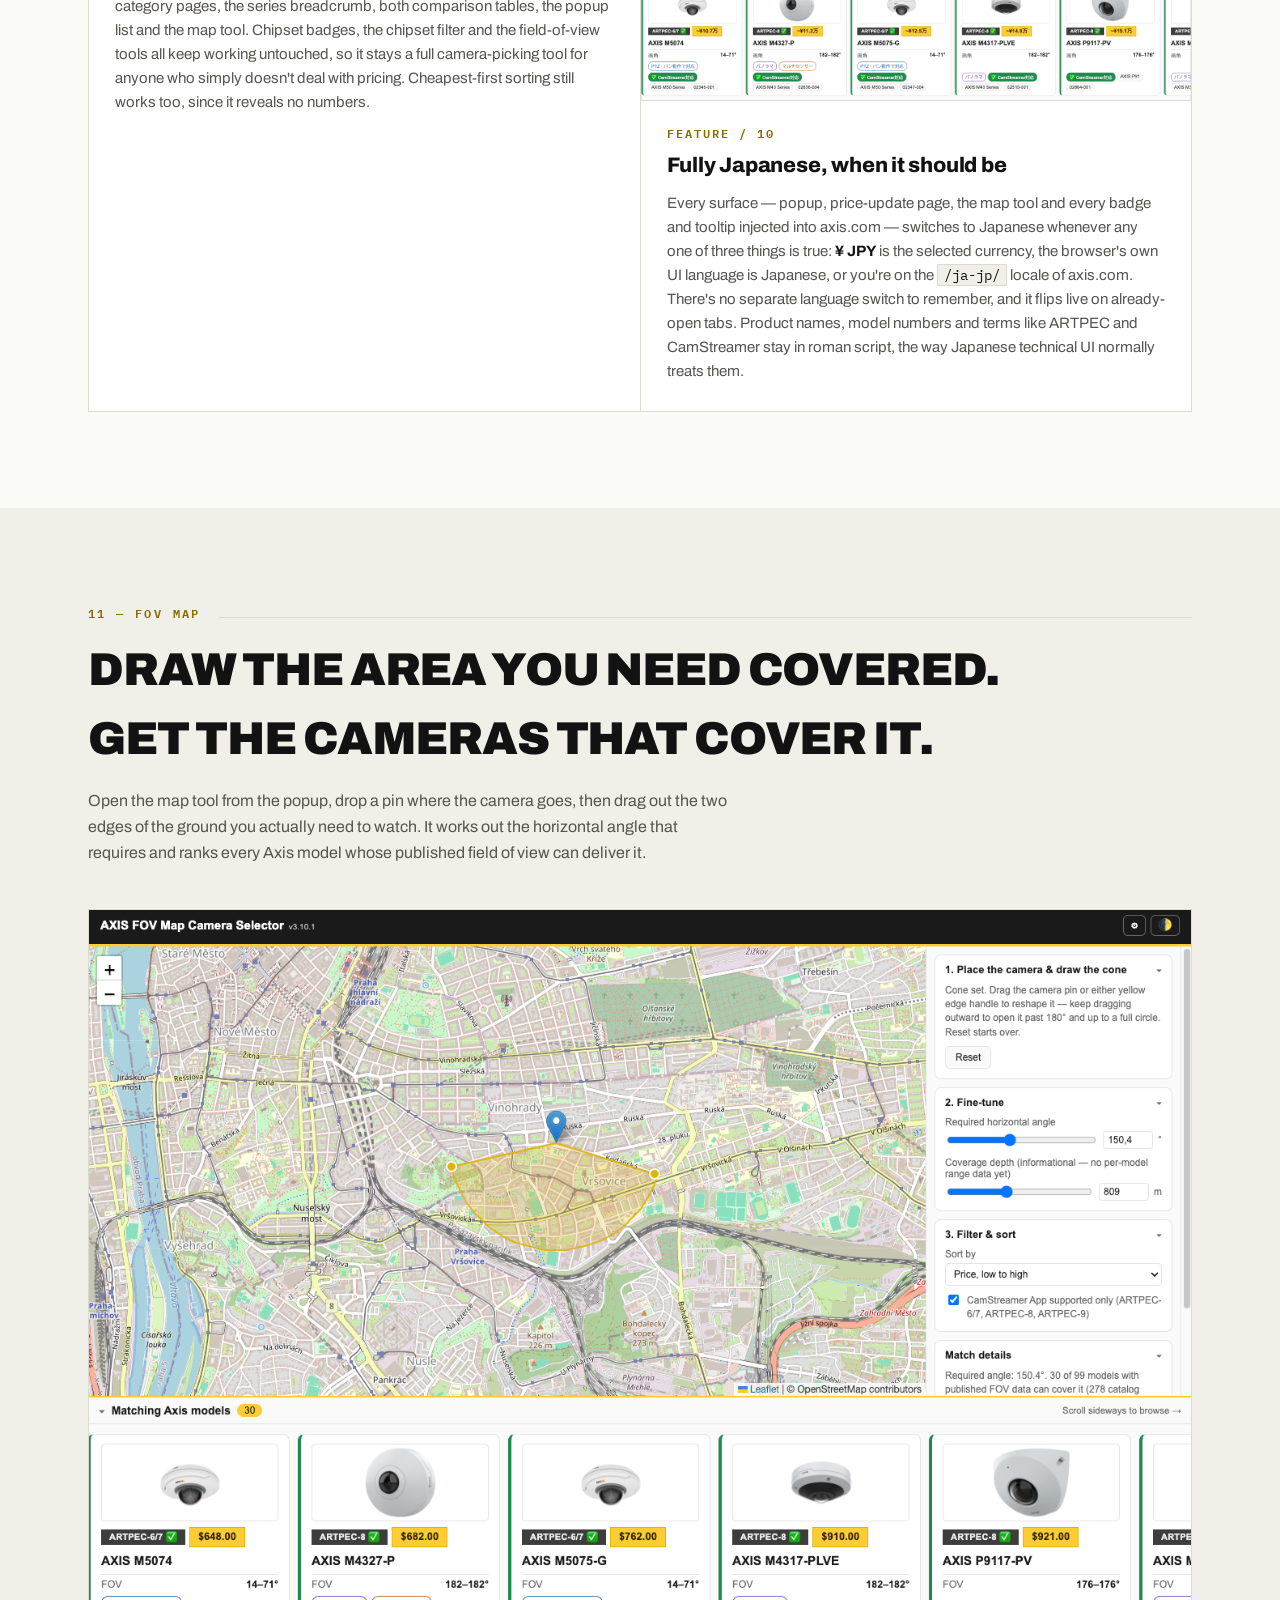
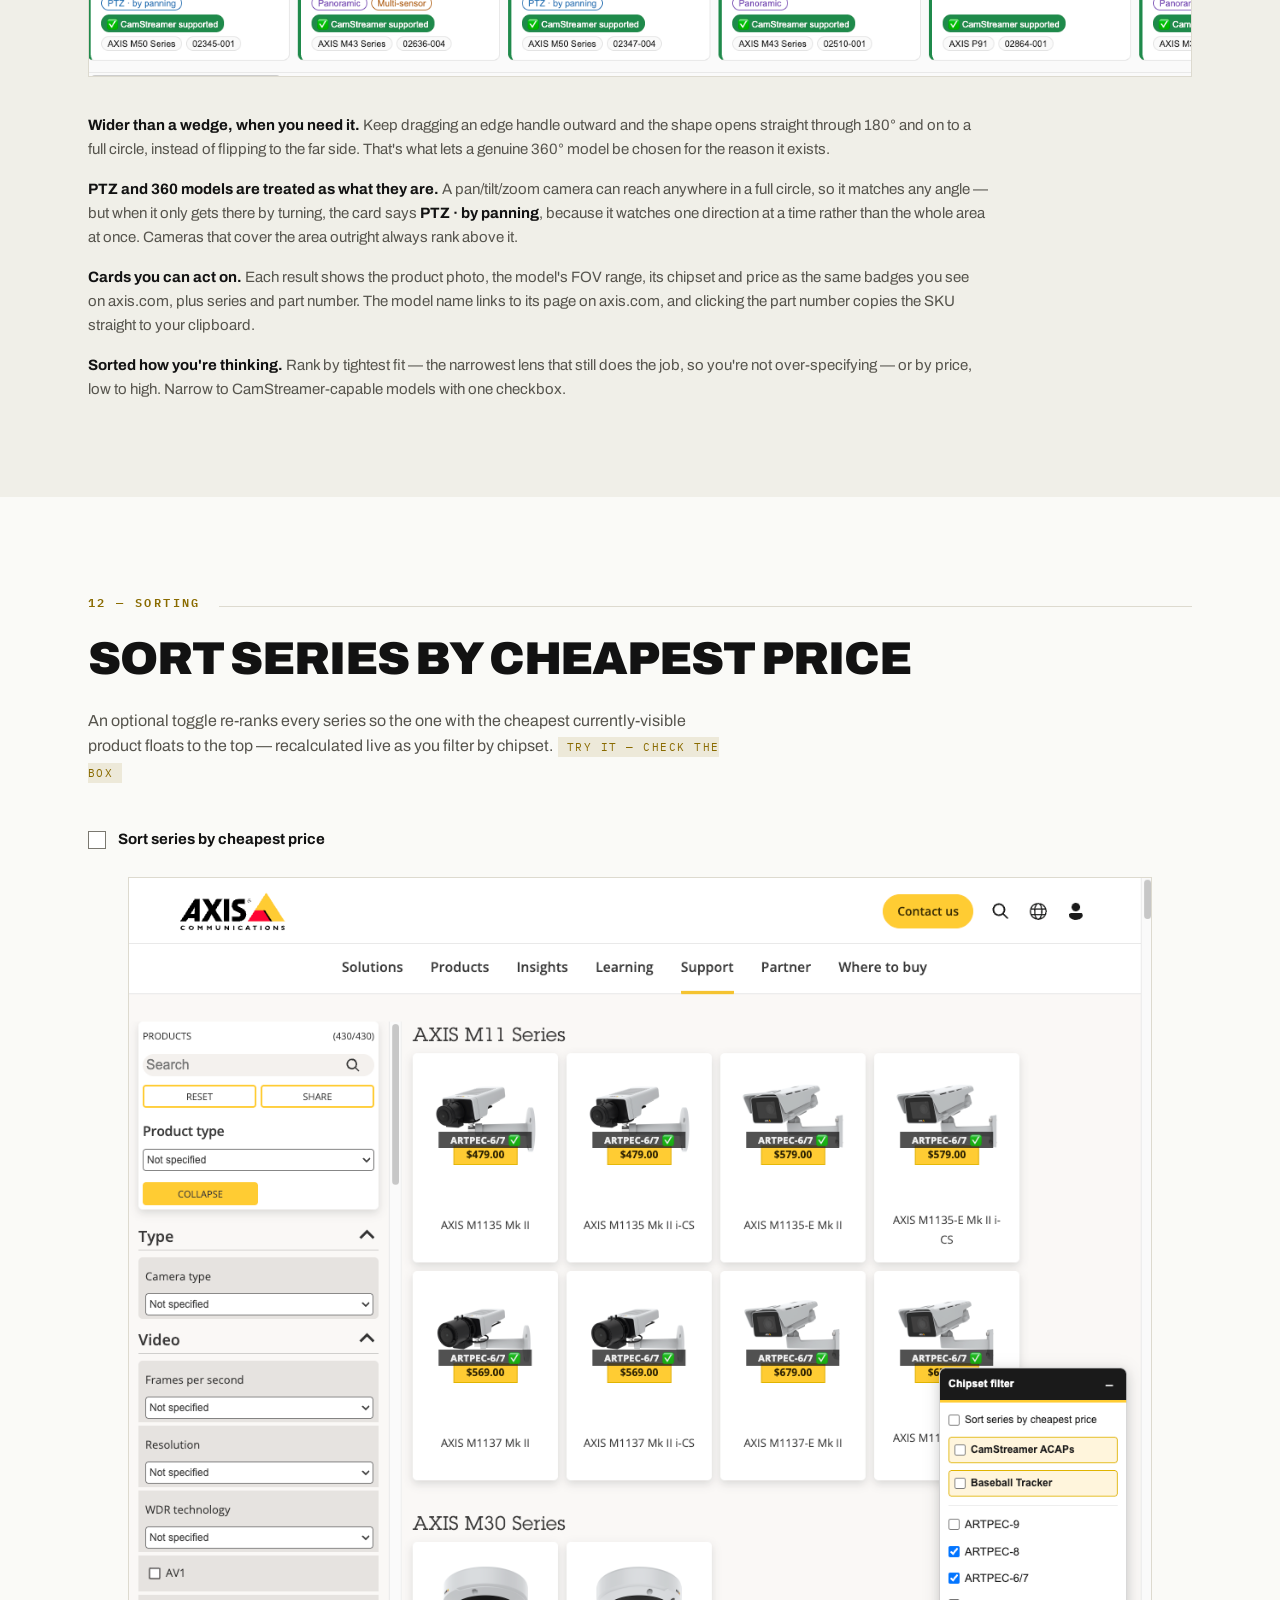
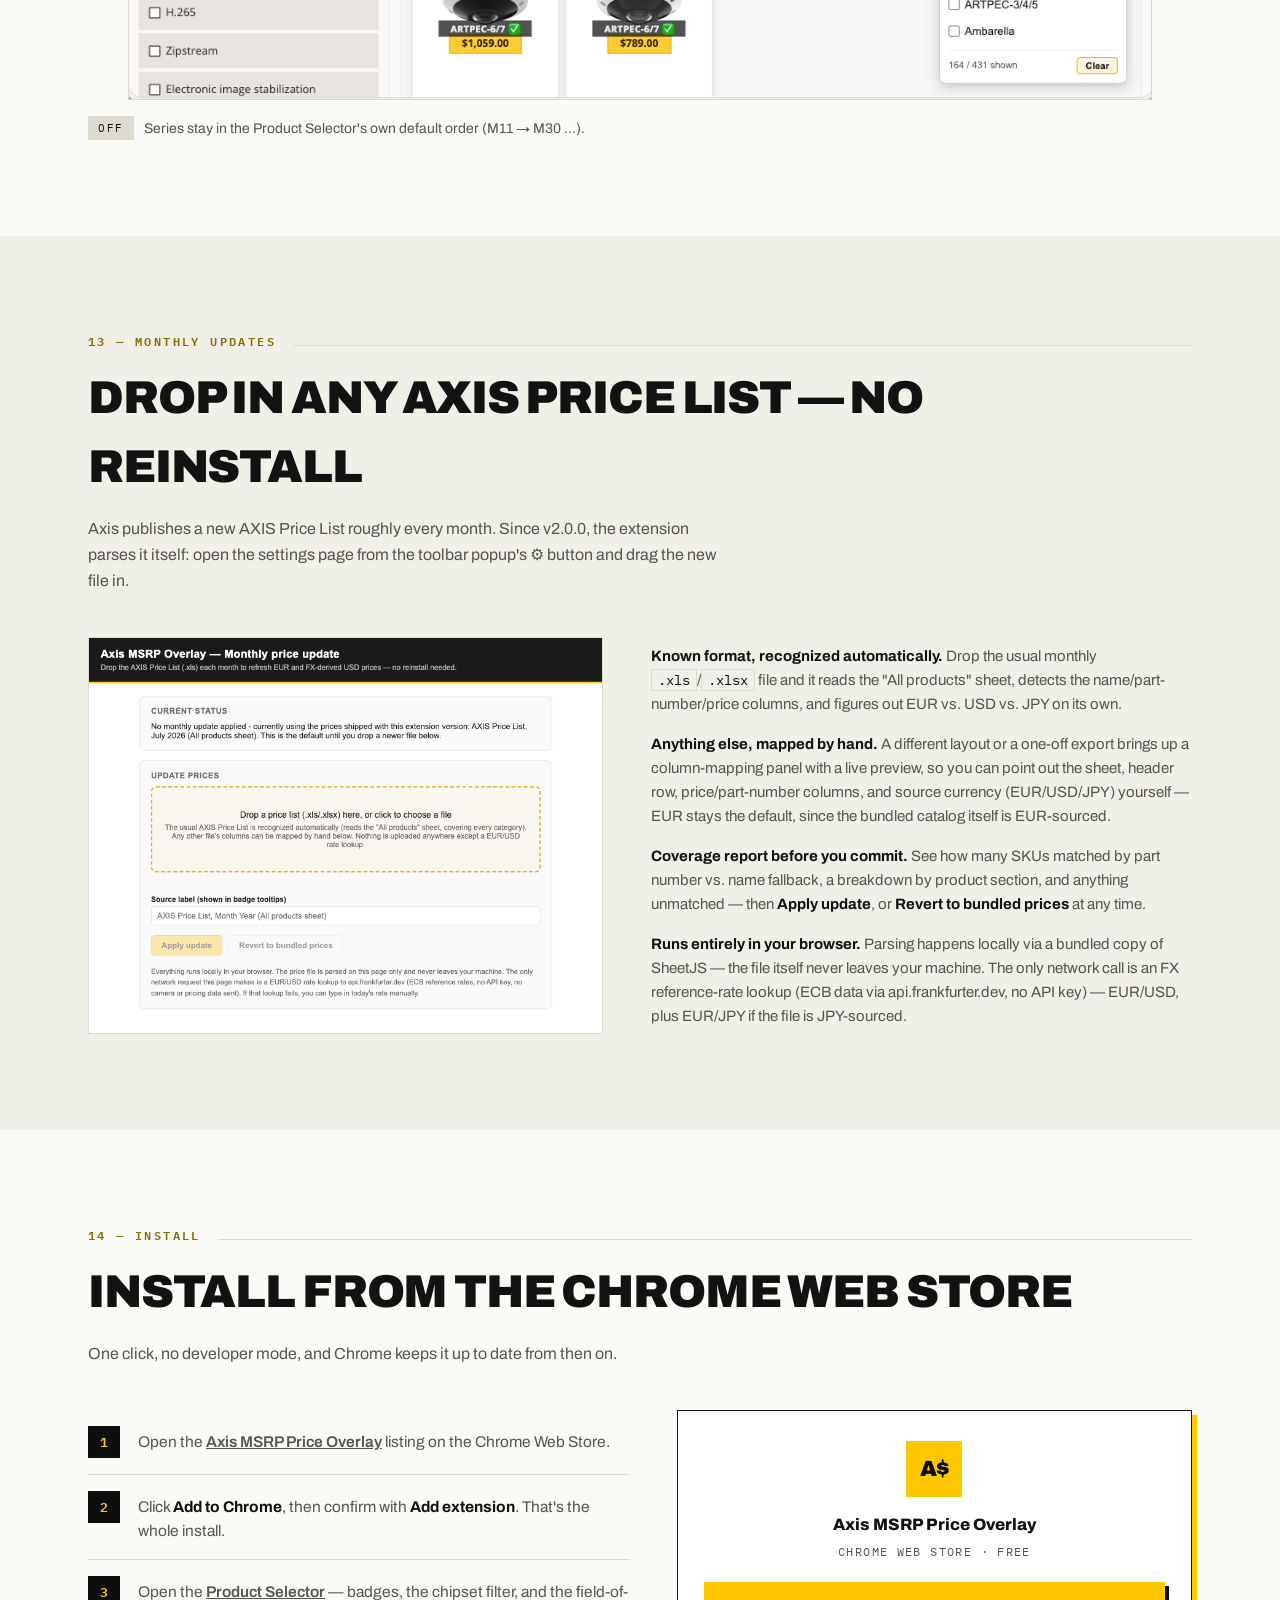
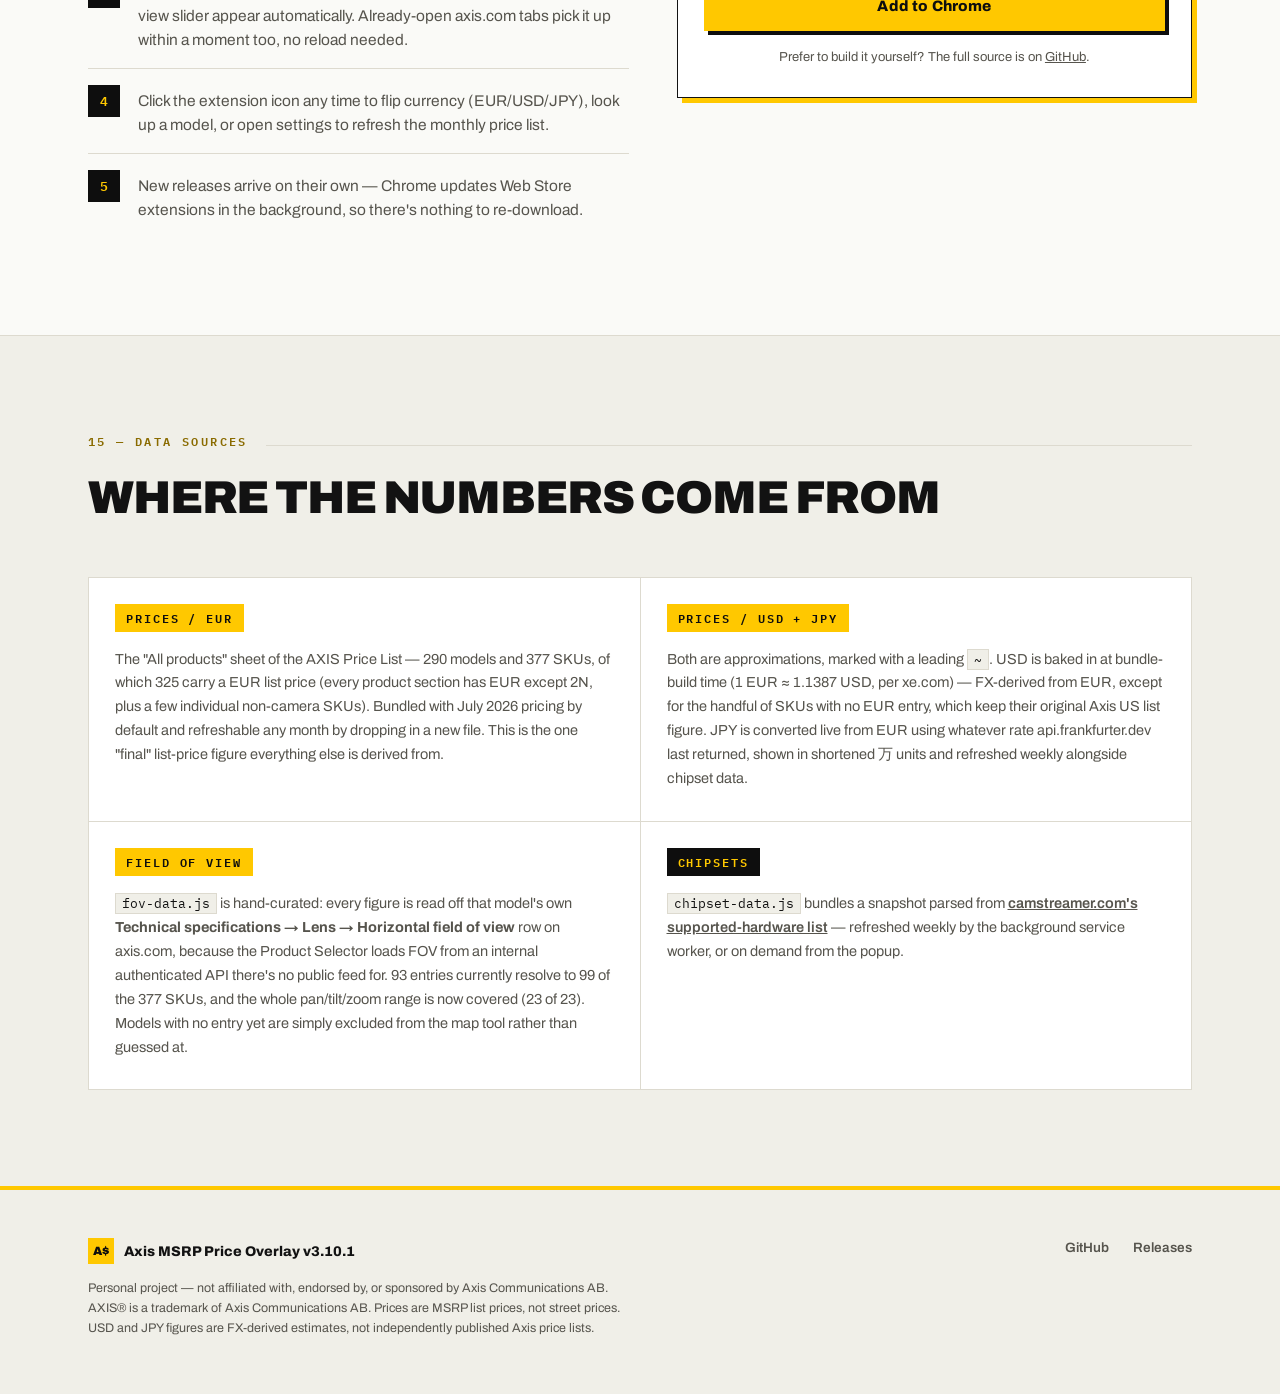
==== commit b3665296: "Add files via upload" ====
--- a/docs/index.html
+++ b/docs/index.html
@@ -33,9 +33,11 @@
     --bg-alt: #F0EFE8;
     --surface: #FFFFFF;
     --ink: #121212;
-    --mute: #63615A;
-    --mute-2: #8D8D8D;
+    --mute: #56544D;
+    --mute-2: #7A7870;
     --border: #DDDACF;
+    --border-strong: #C9C6B9;
+    --eyebrow: #8A6B00;
     --grid-tint: rgba(18, 18, 18, 0.035);
   }
 
@@ -47,6 +49,8 @@
     --mute: #B9B8B2;
     --mute-2: #9B9B9B;
     --border: #2C2C2C;
+    --border-strong: #454545;
+    --eyebrow: #FFC800;
     --grid-tint: rgba(244, 243, 238, 0.045);
   }
 
@@ -86,9 +90,9 @@
     border: 1px solid transparent;
   }
   .btn svg { width: 16px; height: 16px; fill: currentColor; }
-  .btn-primary { background: var(--yellow); color: var(--void-fixed); box-shadow: 5px 5px 0 rgba(255,200,0,0.25); }
-  .btn-primary:hover { background: #fff; box-shadow: 5px 5px 0 rgba(255,255,255,0.25); }
-  .btn-ghost { background: transparent; color: var(--ink); border-color: var(--border); font-weight: 700; }
+  .btn-primary { background: var(--yellow); color: var(--void-fixed); box-shadow: 4px 4px 0 var(--void-fixed); transition: transform 0.1s ease, box-shadow 0.1s ease; }
+  .btn-primary:hover { transform: translate(2px, 2px); box-shadow: 2px 2px 0 var(--void-fixed); }
+  .btn-ghost { background: transparent; color: var(--ink); border-color: var(--border-strong); font-weight: 700; }
   .btn-ghost:hover { border-color: var(--yellow); color: var(--yellow-deep); }
   html[data-theme="dark"] .btn-ghost:hover { color: var(--yellow); }
   .btn-nav { background: var(--yellow); color: var(--void-fixed); font-weight: 800; font-size: 13px; padding: 9px 16px; }
@@ -175,7 +179,7 @@
     font-family: 'IBM Plex Mono', monospace; font-size: 12px; letter-spacing: 0.18em; text-transform: uppercase;
     padding: 6px 12px; border: 1px solid var(--border); color: var(--mute-2);
   }
-  .tag-accent { color: var(--yellow-deep); border-color: rgba(183,142,0,0.45); }
+  .tag-accent { color: var(--eyebrow); border-color: rgba(138,107,0,0.4); }
   html[data-theme="dark"] .tag-accent { color: var(--yellow); border-color: rgba(255,200,0,0.45); }
   .hero h1 {
     margin: 0 0 14px; font-weight: 900; letter-spacing: -0.03em; line-height: 0.98;
@@ -221,7 +225,7 @@
 
   /* ---------- Section heading ---------- */
   .eyebrow-row { display: flex; align-items: baseline; gap: 18px; margin-bottom: 14px; }
-  .eyebrow { font-family: 'IBM Plex Mono', monospace; font-size: 12px; letter-spacing: 0.2em; font-weight: 600; color: var(--yellow-deep); }
+  .eyebrow { font-family: 'IBM Plex Mono', monospace; font-size: 12px; letter-spacing: 0.2em; font-weight: 600; color: var(--eyebrow); }
   html[data-theme="dark"] .eyebrow { color: var(--yellow); }
   .rule { flex: 1; height: 1px; background: var(--border); }
   .section-title { margin: 0 0 14px; font-weight: 900; letter-spacing: -0.025em; text-transform: uppercase; font-size: clamp(28px, 3.6vw, 46px); }
@@ -231,13 +235,15 @@
 
   /* ---------- Features ---------- */
   .features { background: var(--bg); }
-  .feature-grid { display: grid; grid-template-columns: repeat(2, 1fr); gap: 28px; }
-  .feature-card { background: var(--surface); border: 2px solid var(--ink); box-shadow: 6px 6px 0 var(--ink); display: flex; flex-direction: column; }
-  .feature-figure { margin: 0; border-bottom: 2px solid var(--ink); }
+  .feature-grid {
+    display: grid; grid-template-columns: repeat(2, 1fr); gap: 1px;
+    background: var(--border); border: 1px solid var(--border);
+  }
+  .feature-card { background: var(--surface); border: none; box-shadow: none; display: flex; flex-direction: column; }
+  .feature-figure { margin: 0; border-bottom: 1px solid var(--border); }
   .feature-figure-inset { background: var(--bg-alt); display: flex; justify-content: center; padding: 20px 20px 0; }
-  .feature-figure-inset img { box-shadow: 0 12px 32px rgba(16,16,16,0.18); }
   .feature-body { padding: 24px 26px 28px; }
-  .feature-kicker { font-family: 'IBM Plex Mono', monospace; font-size: 11.5px; letter-spacing: 0.18em; color: var(--yellow-deep); font-weight: 600; margin-bottom: 8px; }
+  .feature-kicker { font-family: 'IBM Plex Mono', monospace; font-size: 11.5px; letter-spacing: 0.18em; color: var(--eyebrow); font-weight: 600; margin-bottom: 8px; }
   html[data-theme="dark"] .feature-kicker { color: var(--yellow); }
   .feature-body h3 { margin: 0 0 10px; font-weight: 800; font-size: 21px; letter-spacing: -0.01em; }
   .feature-body p { margin: 0; color: var(--mute); font-size: 15px; line-height: 1.6; }
@@ -245,7 +251,7 @@
 
   /* ---------- Sorting (live, checkbox-driven demo) ---------- */
   .fovmap { background: var(--bg-alt); }
-  .fovmap-shot { margin: 32px 0 36px; border: 2px solid var(--ink); box-shadow: 6px 6px 0 var(--yellow); background: var(--bg); }
+  .fovmap-shot { margin: 32px 0 36px; border: 1px solid var(--border); background: var(--bg); box-shadow: none; }
   .fovmap .updates-list { max-width: 900px; }
   .sorting { background: var(--bg); }
 
@@ -273,7 +279,7 @@
   }
   .try-live-tag {
     font-family: 'IBM Plex Mono', monospace; font-size: 10.5px; letter-spacing: 0.14em;
-    color: var(--yellow-deep); background: rgba(183,142,0,0.12);
+    color: var(--eyebrow); background: rgba(138,107,0,0.12);
     padding: 3px 9px; margin-left: 2px;
   }
   html[data-theme="dark"] .try-live-tag { color: var(--yellow); background: rgba(255,200,0,0.12); }
@@ -297,7 +303,7 @@
   /* ---------- Updates ---------- */
   .updates { background: var(--bg-alt); }
   .updates-grid { display: grid; grid-template-columns: 1fr 1.05fr; gap: 48px; align-items: center; }
-  .updates-shot { margin: 0; border: 2px solid var(--ink); box-shadow: 6px 6px 0 var(--yellow); }
+  .updates-shot { margin: 0; border: 1px solid var(--border); background: var(--bg-alt); box-shadow: none; }
   .updates-list { list-style: none; margin: 0; padding: 0; display: flex; flex-direction: column; gap: 16px; }
   .updates-list li { font-size: 15px; line-height: 1.6; color: var(--mute); }
   .updates-list strong { color: var(--ink); }
@@ -316,10 +322,10 @@
   .step-text { font-size: 15.5px; line-height: 1.55; color: var(--mute); padding-top: 4px; }
   .step-text strong { color: var(--ink); }
   .step-text a { font-weight: 600; }
-  .install-shot { margin: 0; border: 2px solid var(--ink); box-shadow: 6px 6px 0 var(--yellow); }
+  .install-shot { margin: 0; border: 1px solid var(--border); background: var(--bg-alt); box-shadow: none; }
   .install-cta {
-    background: var(--surface); border: 2px solid var(--ink);
-    box-shadow: 6px 6px 0 var(--yellow);
+    background: var(--surface); border: 1px solid var(--ink);
+    box-shadow: 5px 5px 0 var(--yellow);
     padding: 30px 26px; text-align: center;
   }
   .install-cta-mark {
@@ -338,8 +344,11 @@
 
   /* ---------- Sources ---------- */
   .sources { background: var(--bg-alt); border-top: 1px solid var(--border); }
-  .sources-grid { display: grid; grid-template-columns: repeat(2, 1fr); gap: 28px; }
-  .source-card { background: var(--surface); border: 2px solid var(--ink); padding: 26px 26px 30px; }
+  .sources-grid {
+    display: grid; grid-template-columns: repeat(2, 1fr); gap: 1px;
+    background: var(--border); border: 1px solid var(--border);
+  }
+  .source-card { background: var(--surface); border: none; padding: 26px 26px 30px; }
   .source-tag { font-family: 'IBM Plex Mono', monospace; font-size: 12px; letter-spacing: 0.16em; display: inline-block; padding: 5px 11px; font-weight: 600; margin-bottom: 16px; }
   .source-tag.light { background: var(--yellow); color: var(--void-fixed); }
   .source-tag.dark { background: var(--void-fixed); color: var(--yellow); }
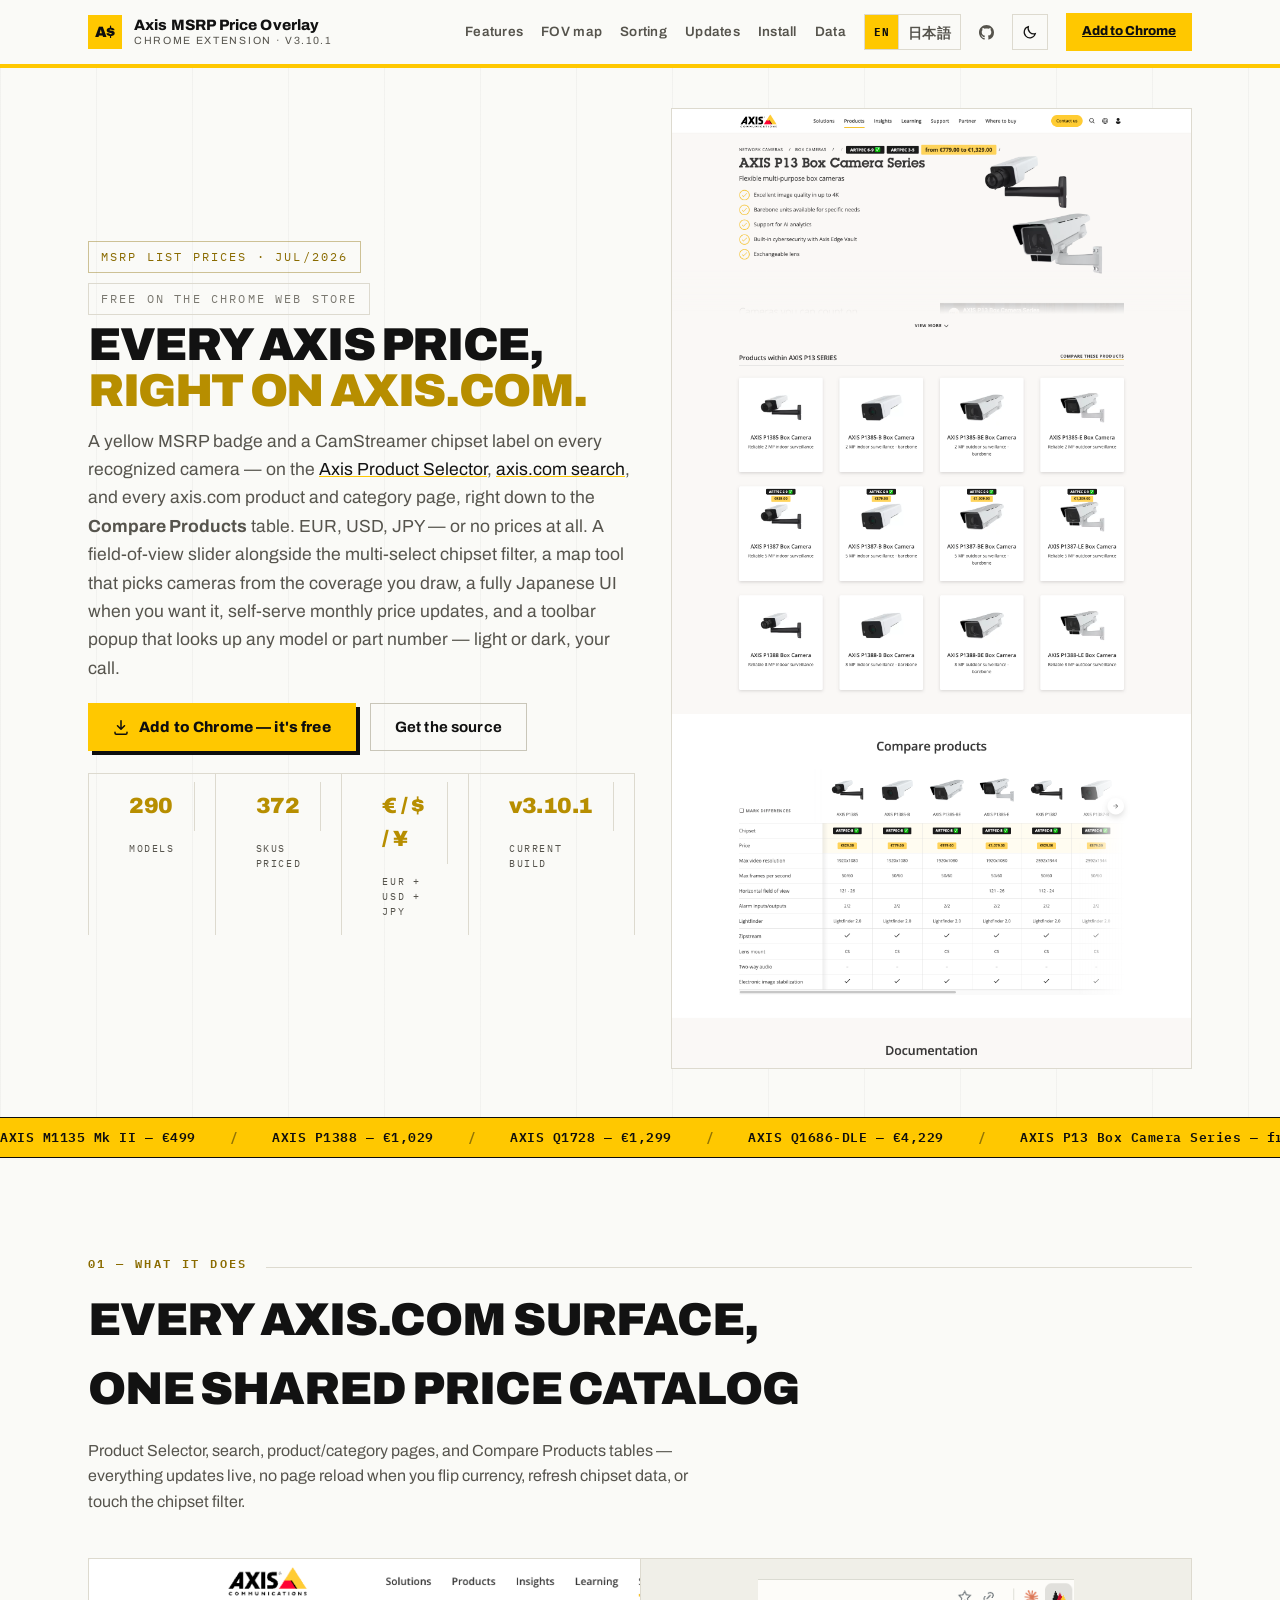
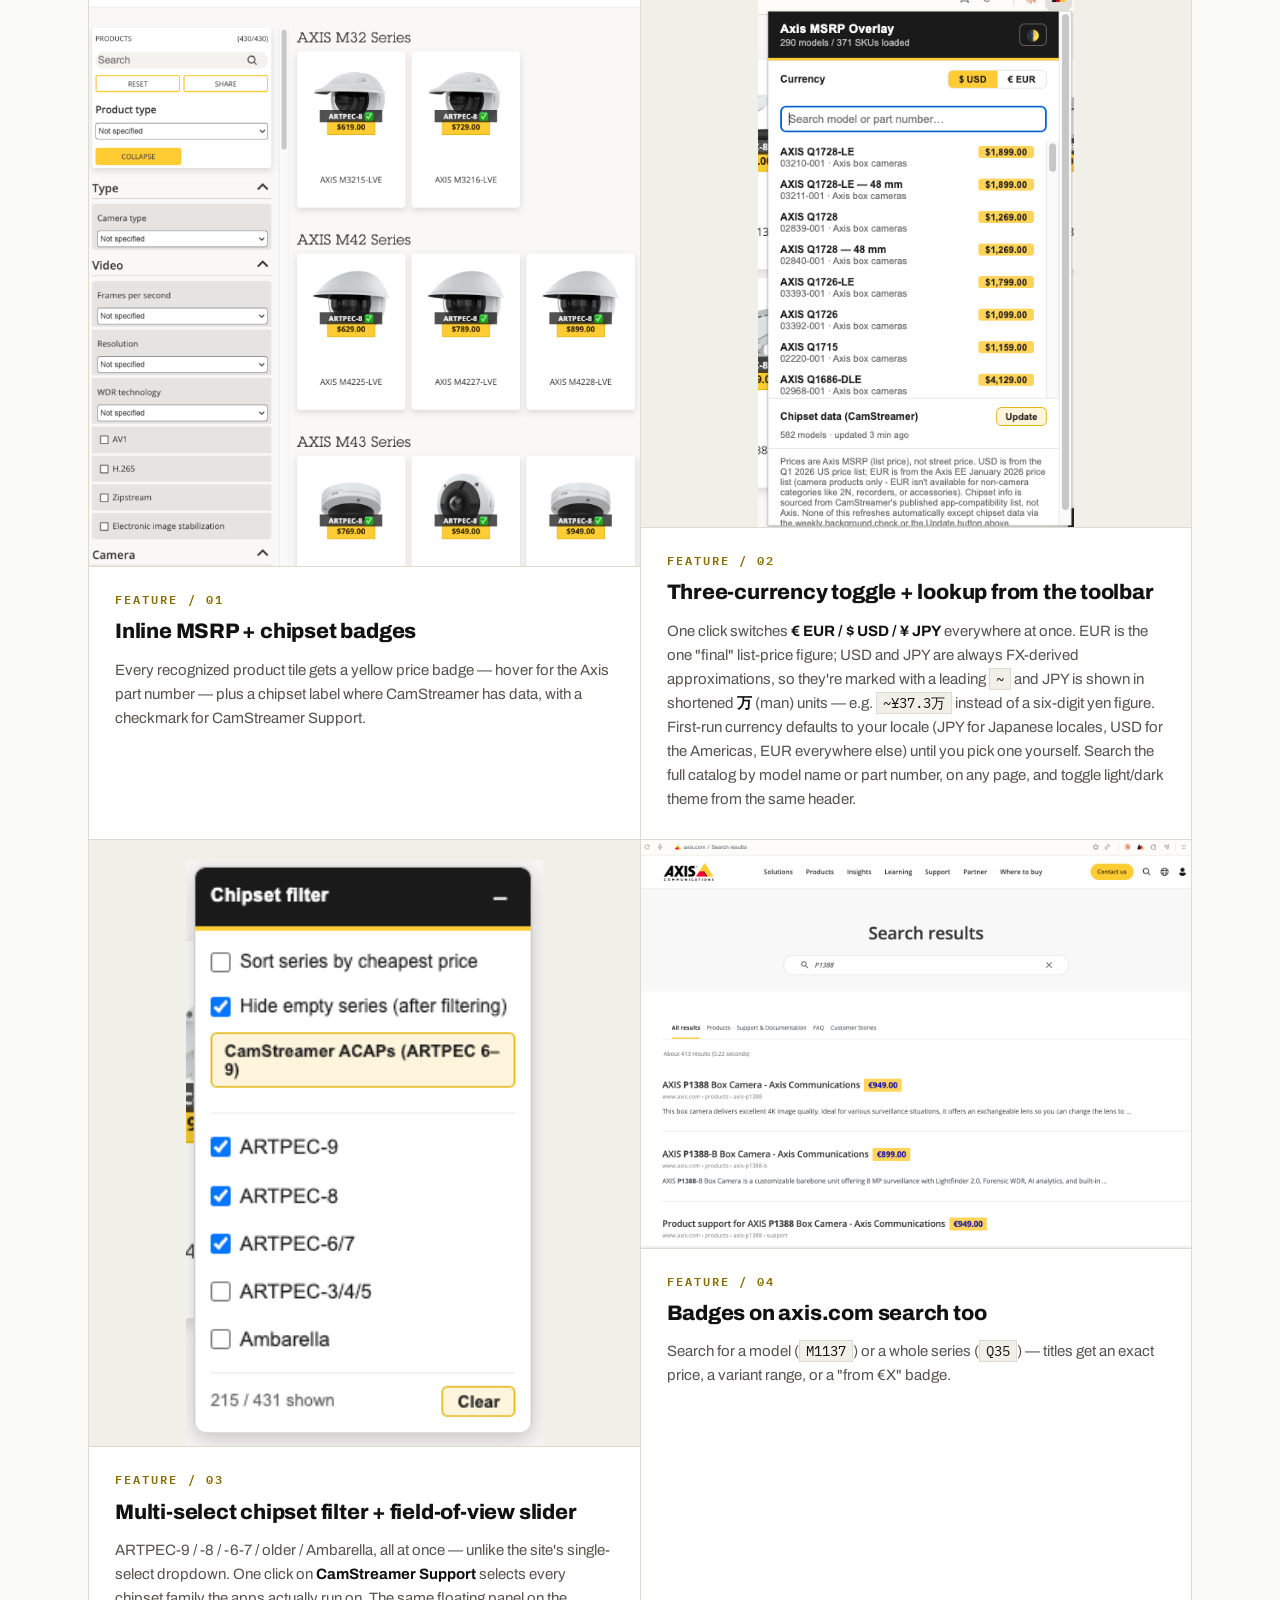
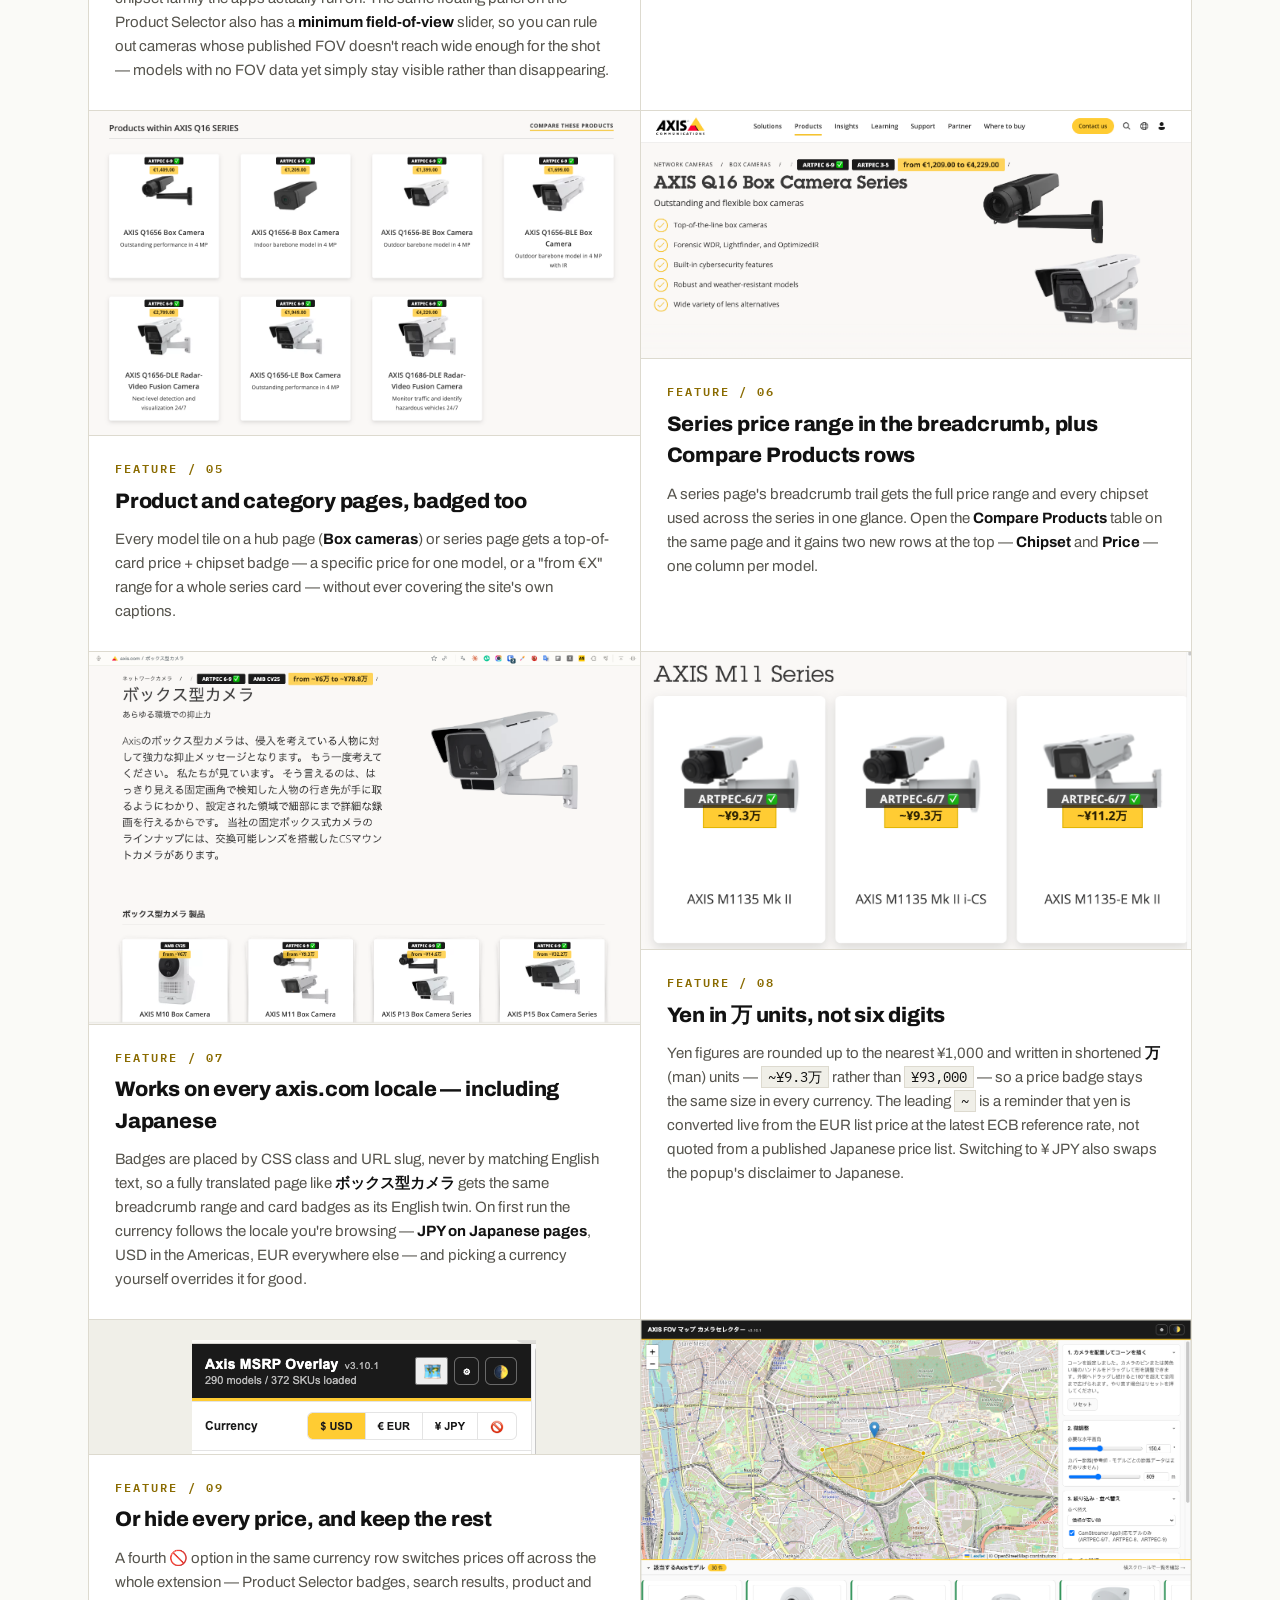
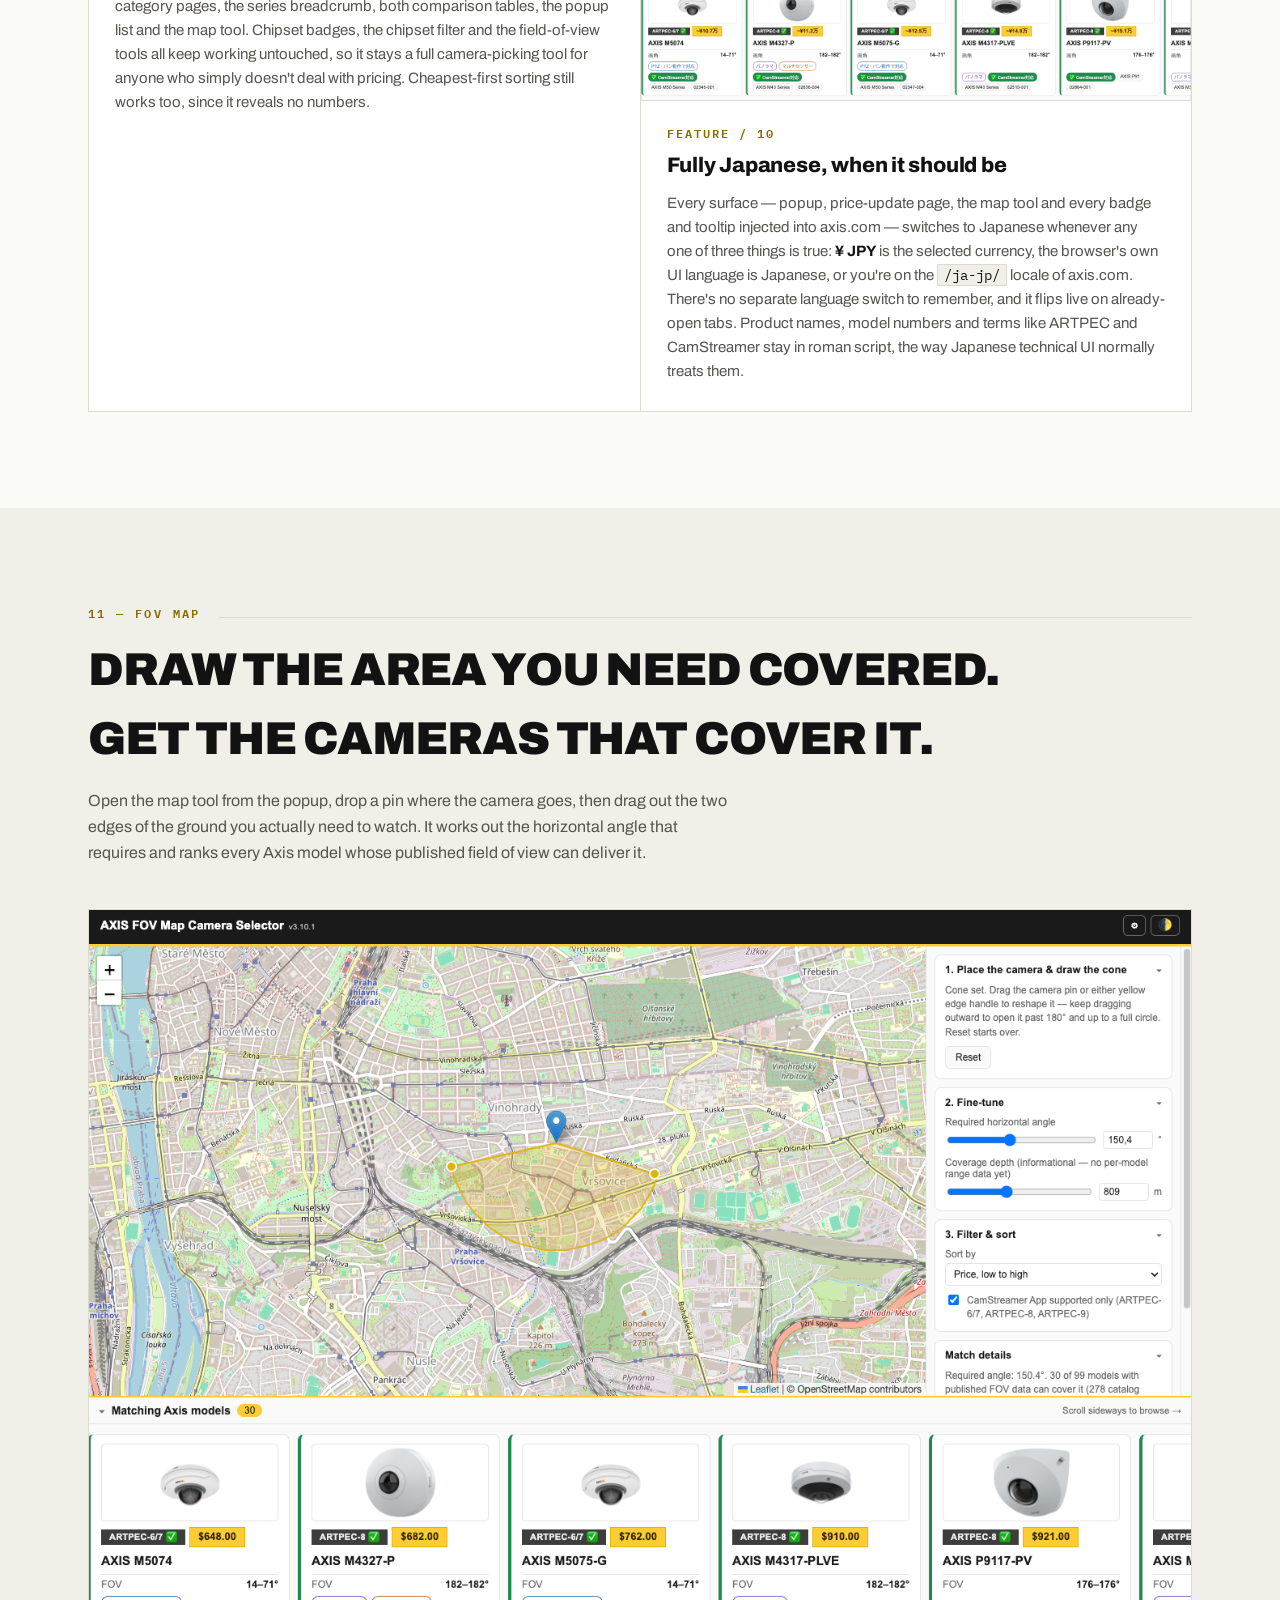
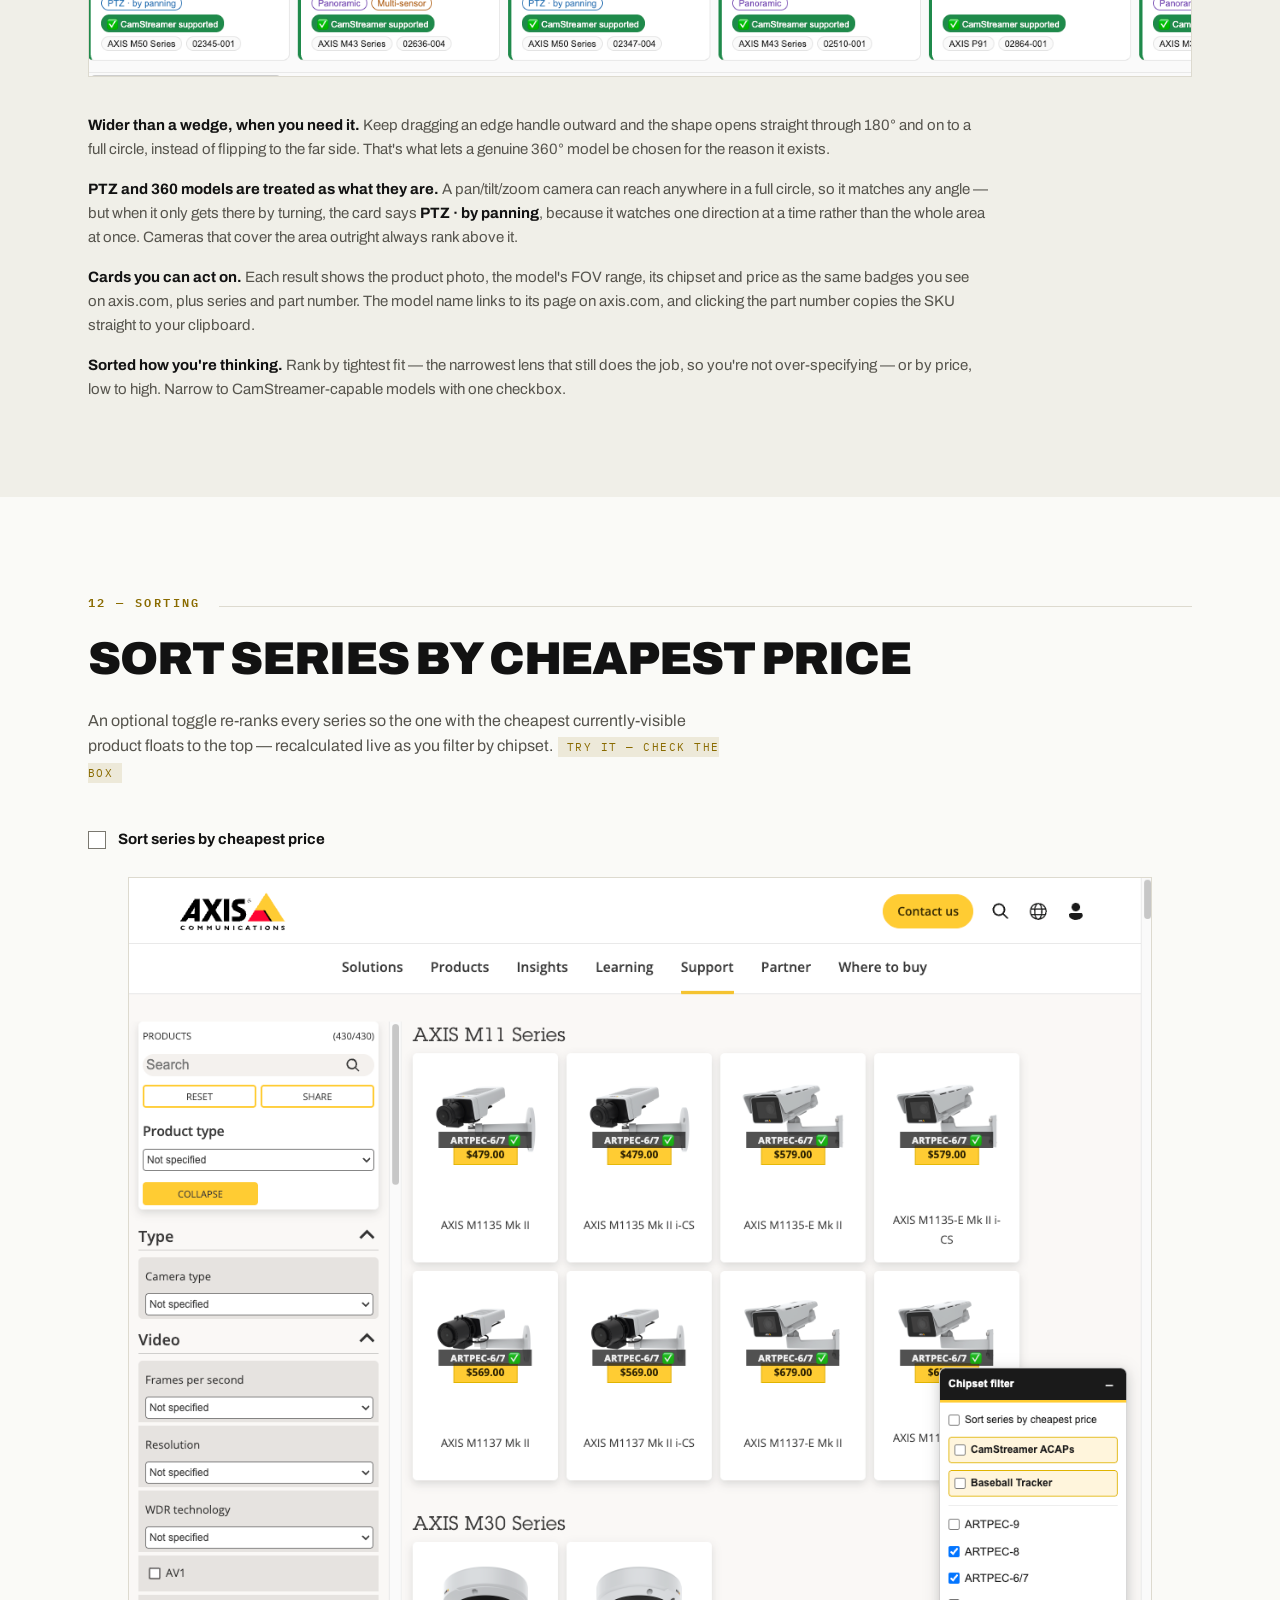
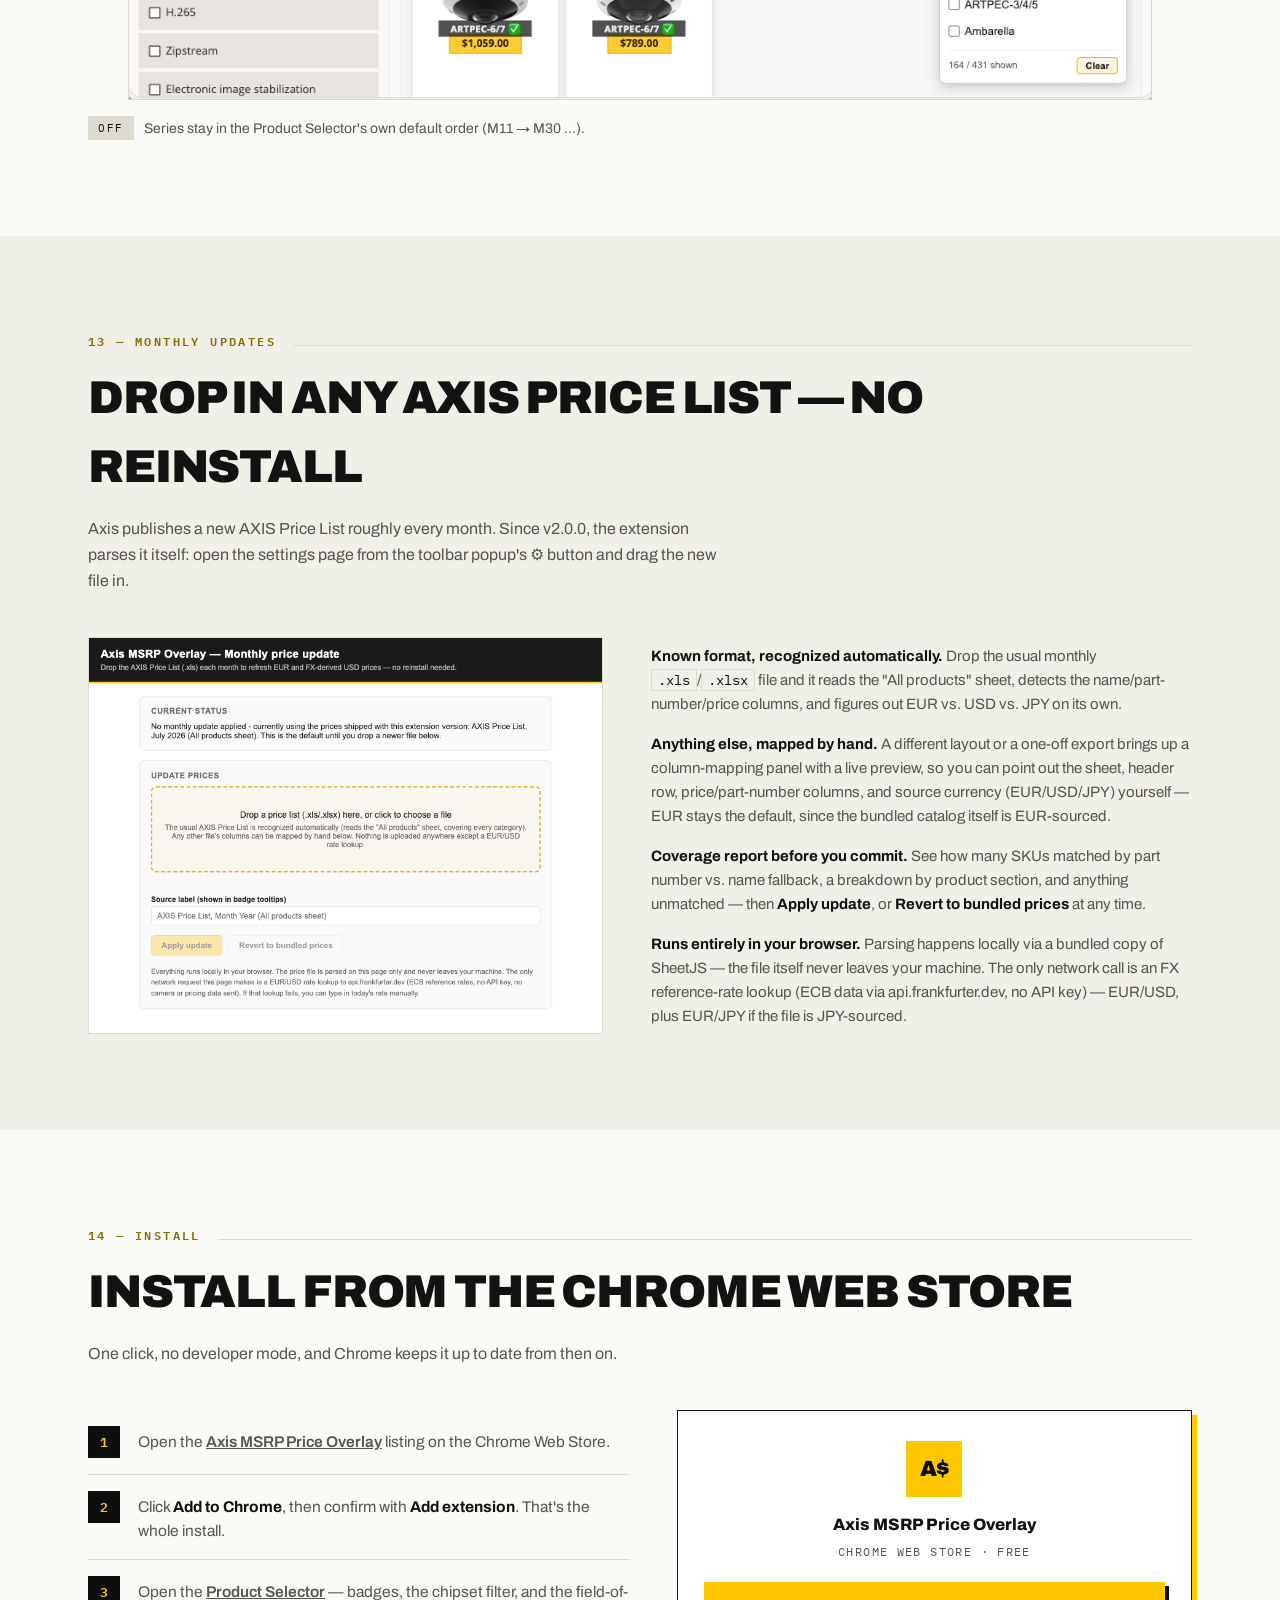
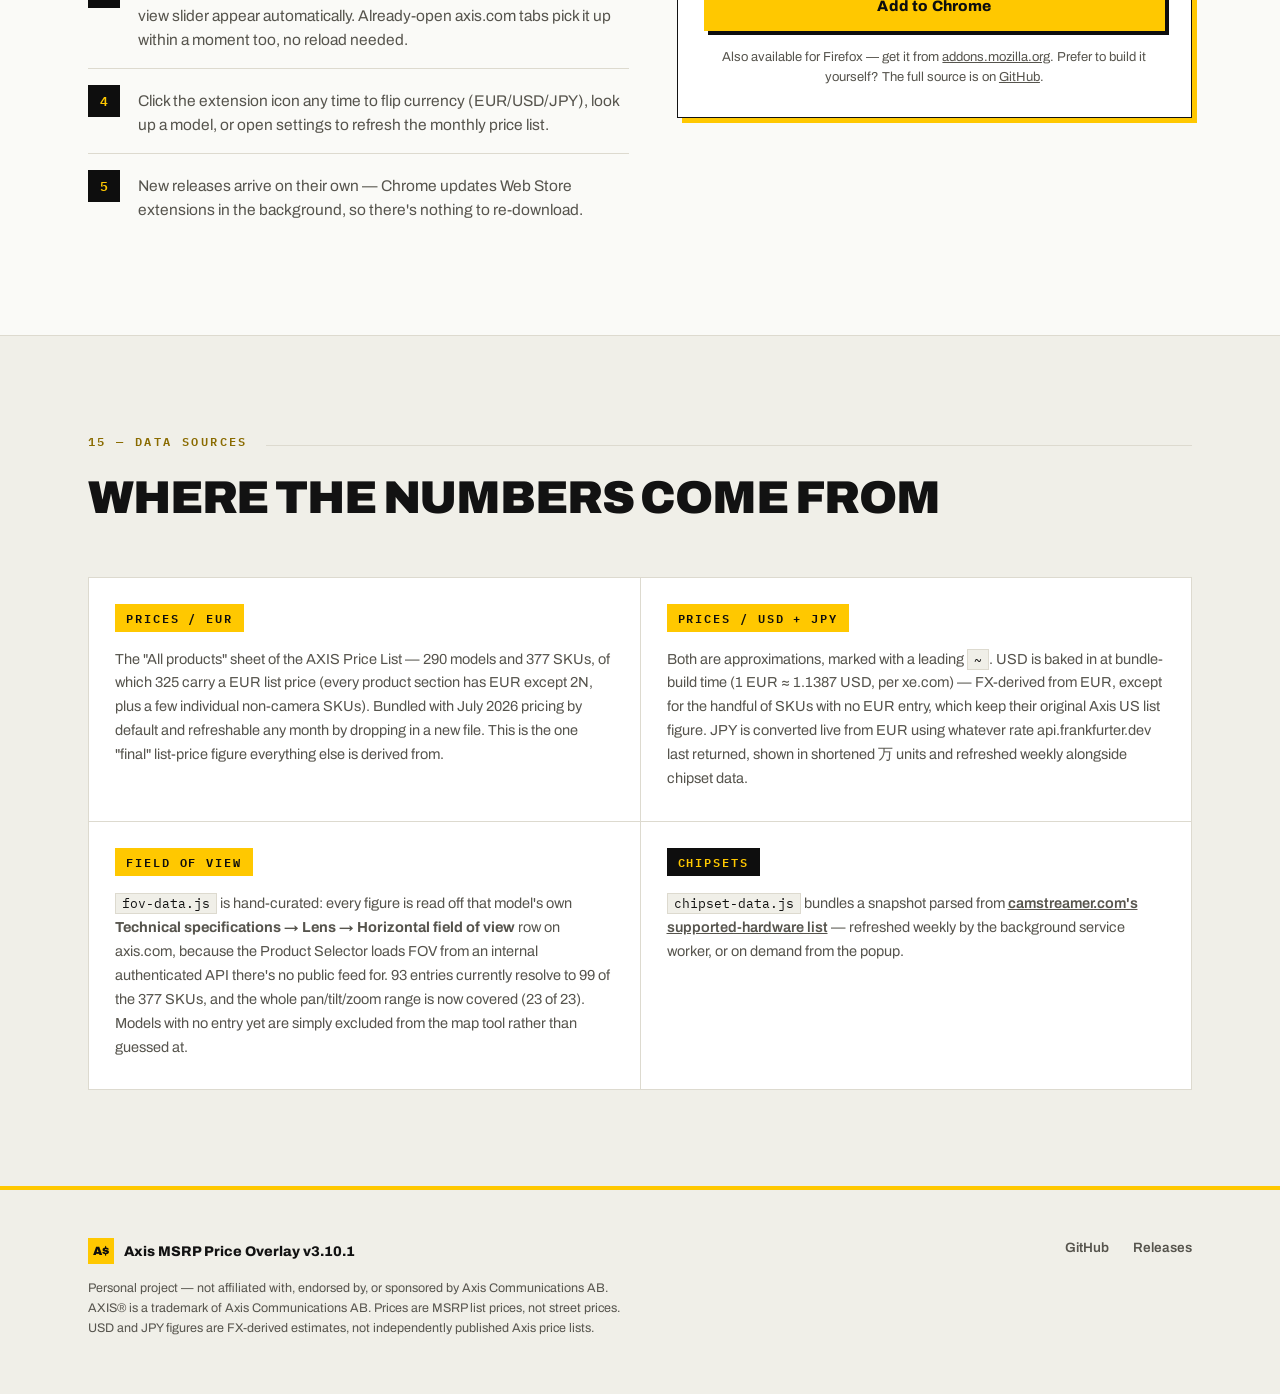
==== commit 8ebbacda: "Add files via upload" ====
--- a/docs/index.html
+++ b/docs/index.html
@@ -694,7 +694,7 @@
         <div class="install-cta-name">Axis MSRP Price Overlay</div>
         <div class="install-cta-meta">Chrome Web Store · free</div>
         <a class="btn btn-primary" href="https://chromewebstore.google.com/detail/axis-msrp-price-overlay/gnegcekipfaapeboifcejnjmfemfigpl" target="_blank" rel="noopener">Add to Chrome</a>
-        <p class="install-cta-note">Prefer to build it yourself? The full source is on <a href="https://github.com/kotyzap/Axis-MSRP-Price-Overlay-Chrome-Extension" target="_blank" rel="noopener">GitHub</a>.</p>
+        <p class="install-cta-note">Also available for Firefox — get it from <a href="https://addons.mozilla.org/en-US/firefox/addon/axis-msrp-price-overlay/" target="_blank" rel="noopener">addons.mozilla.org</a>. Prefer to build it yourself? The full source is on <a href="https://github.com/kotyzap/Axis-MSRP-Price-Overlay-Chrome-Extension" target="_blank" rel="noopener">GitHub</a>.</p>
       </div>
     </div>
   </div>
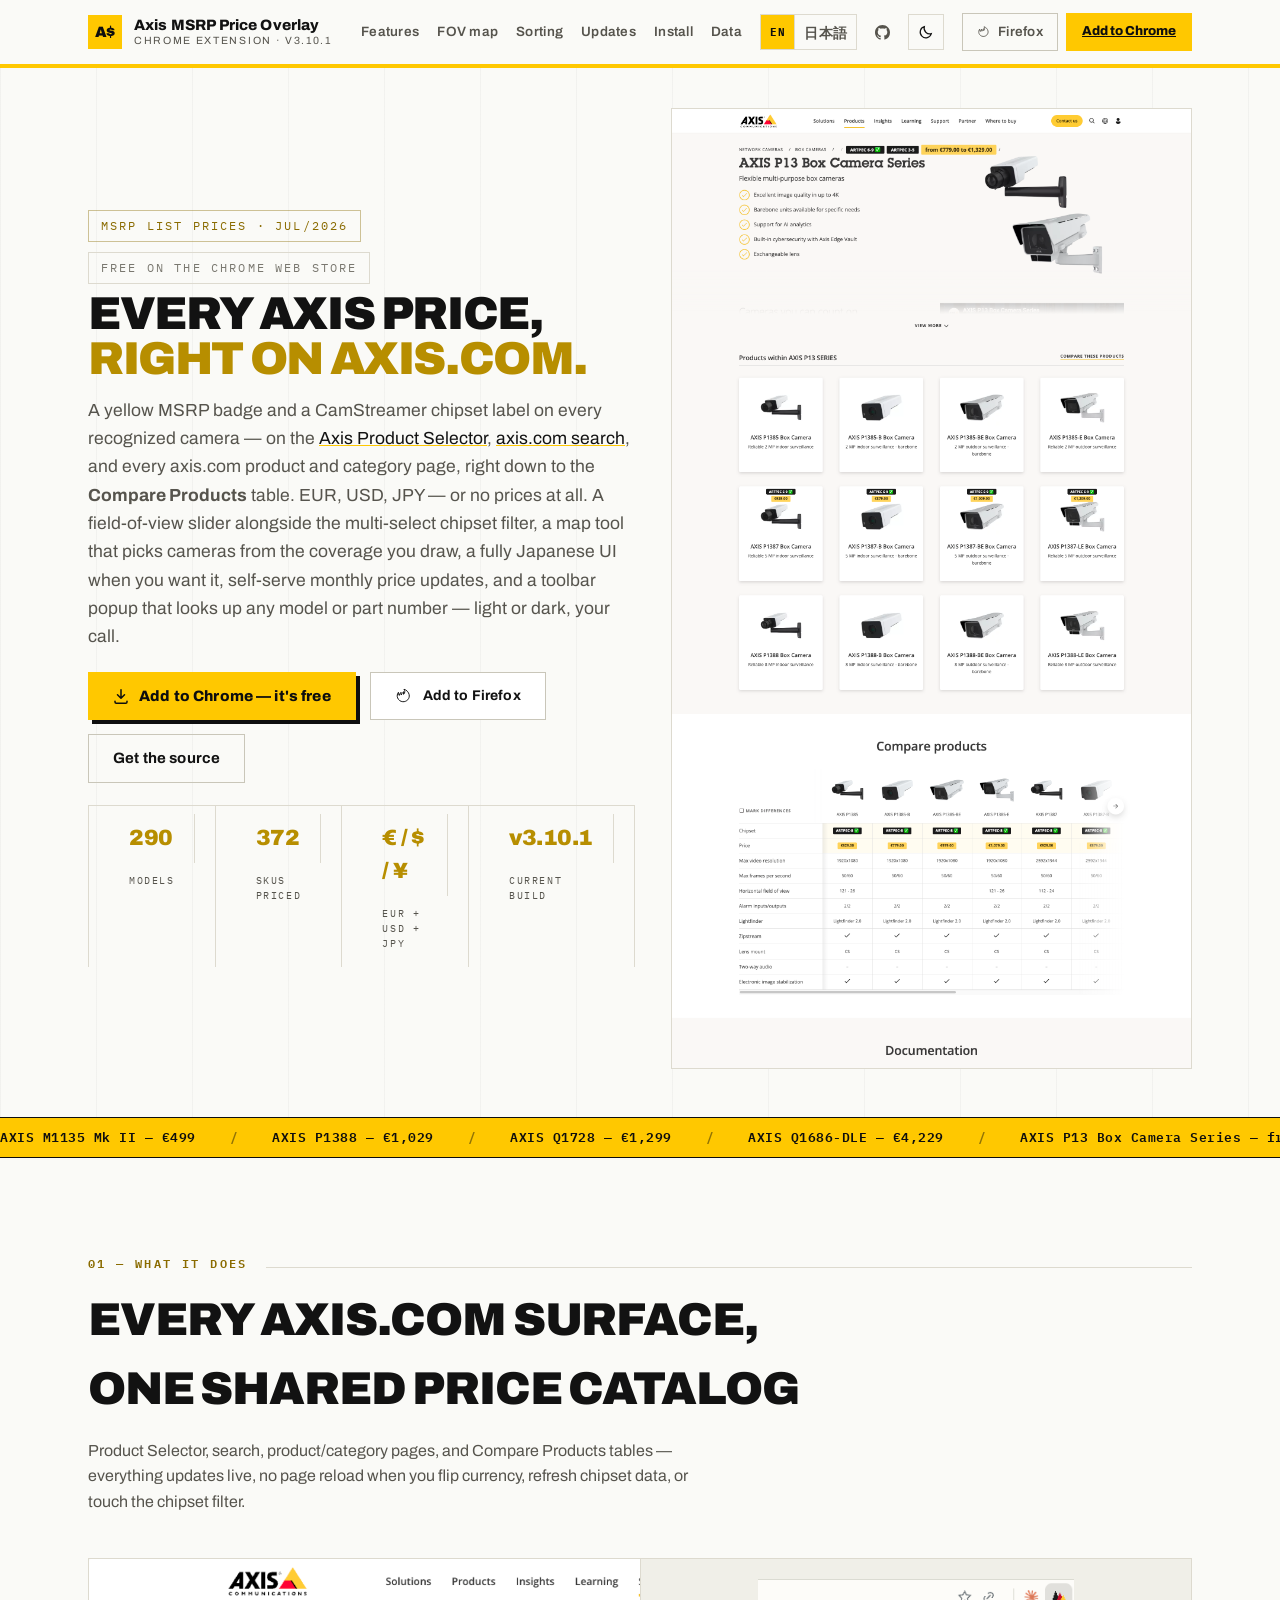
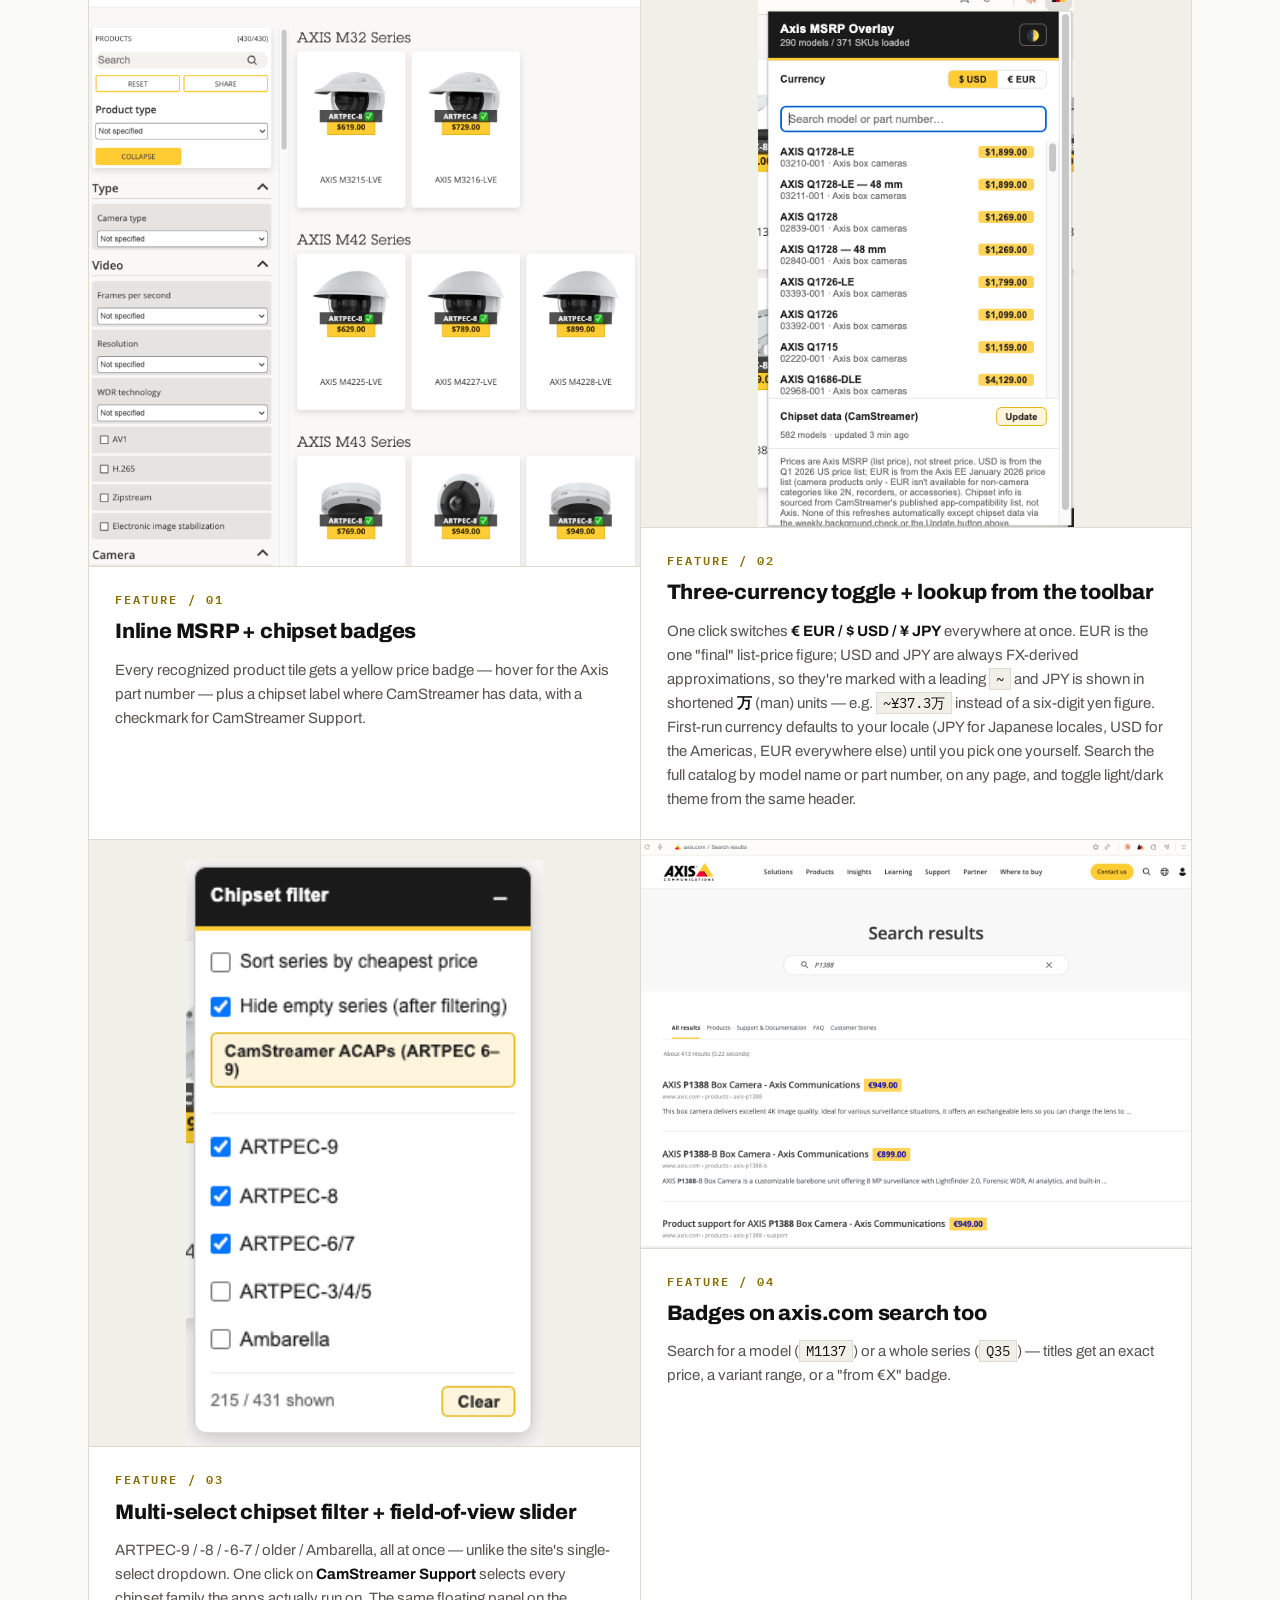
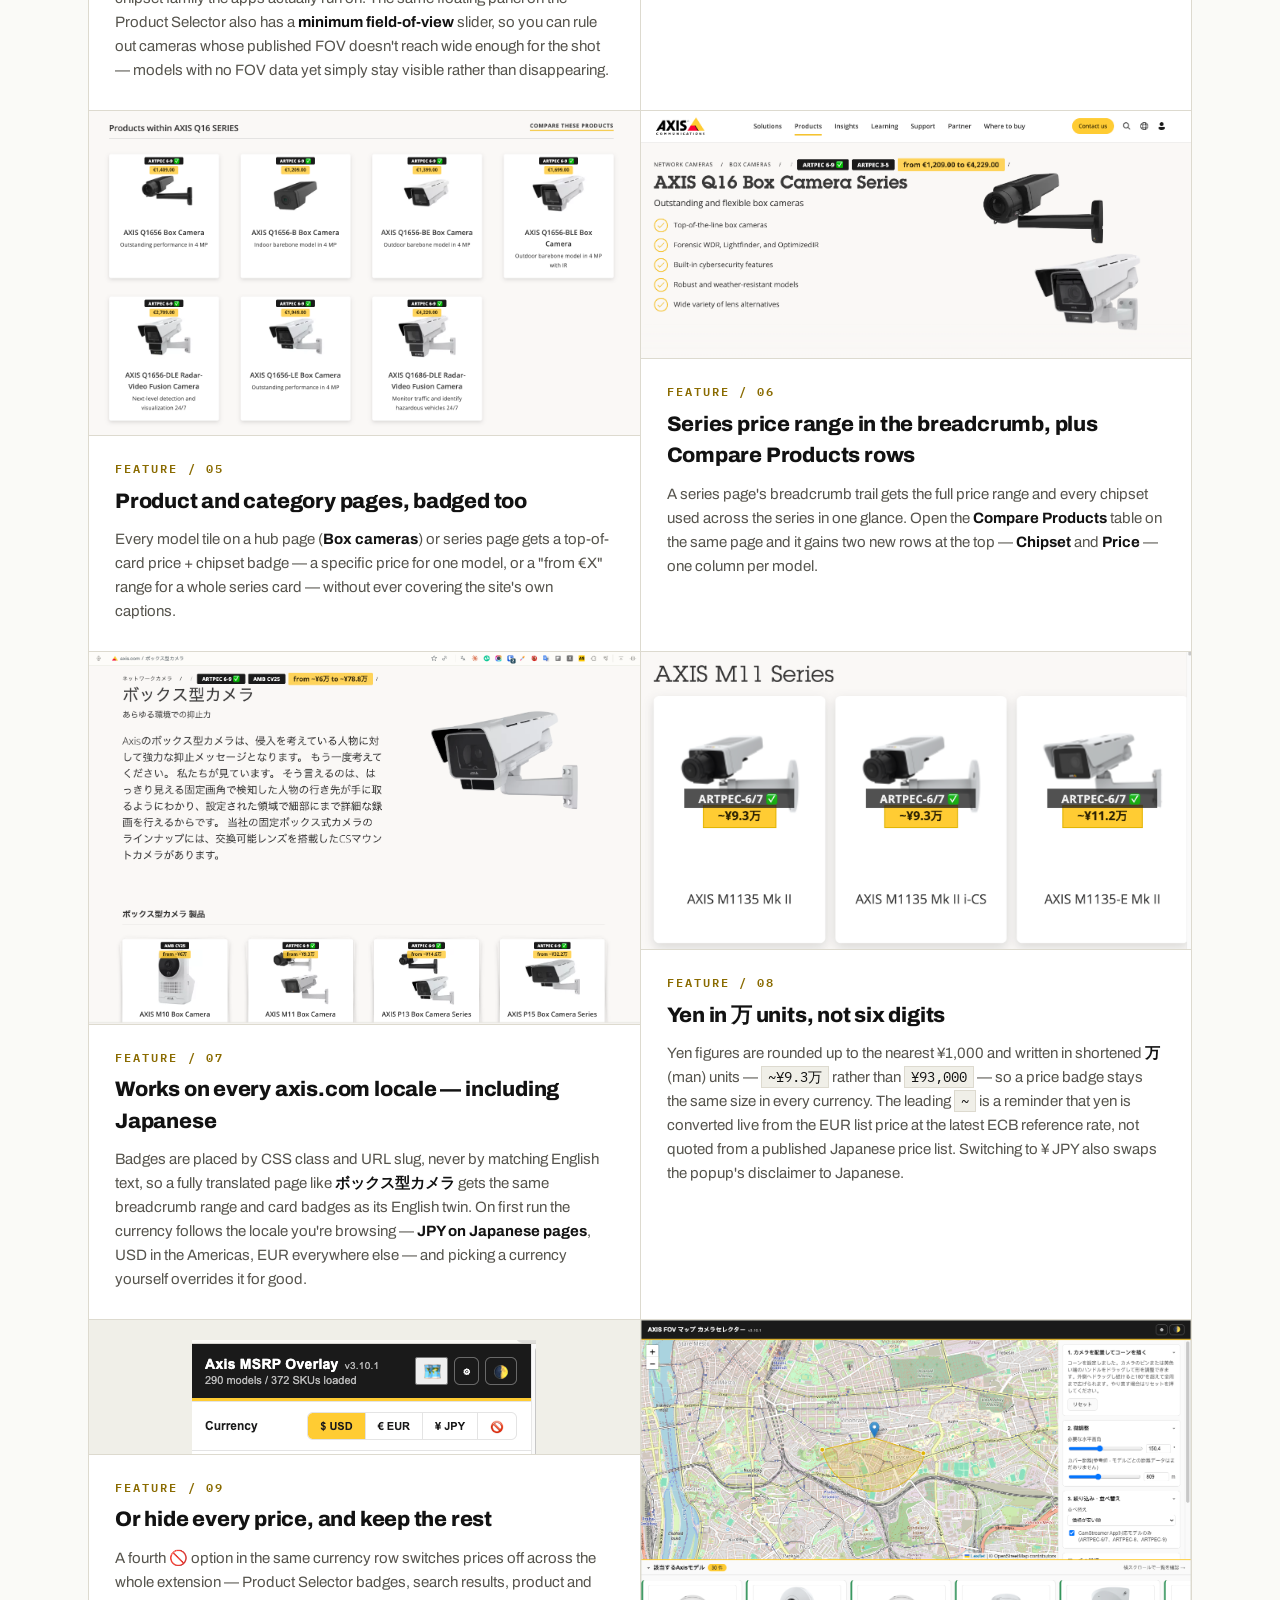
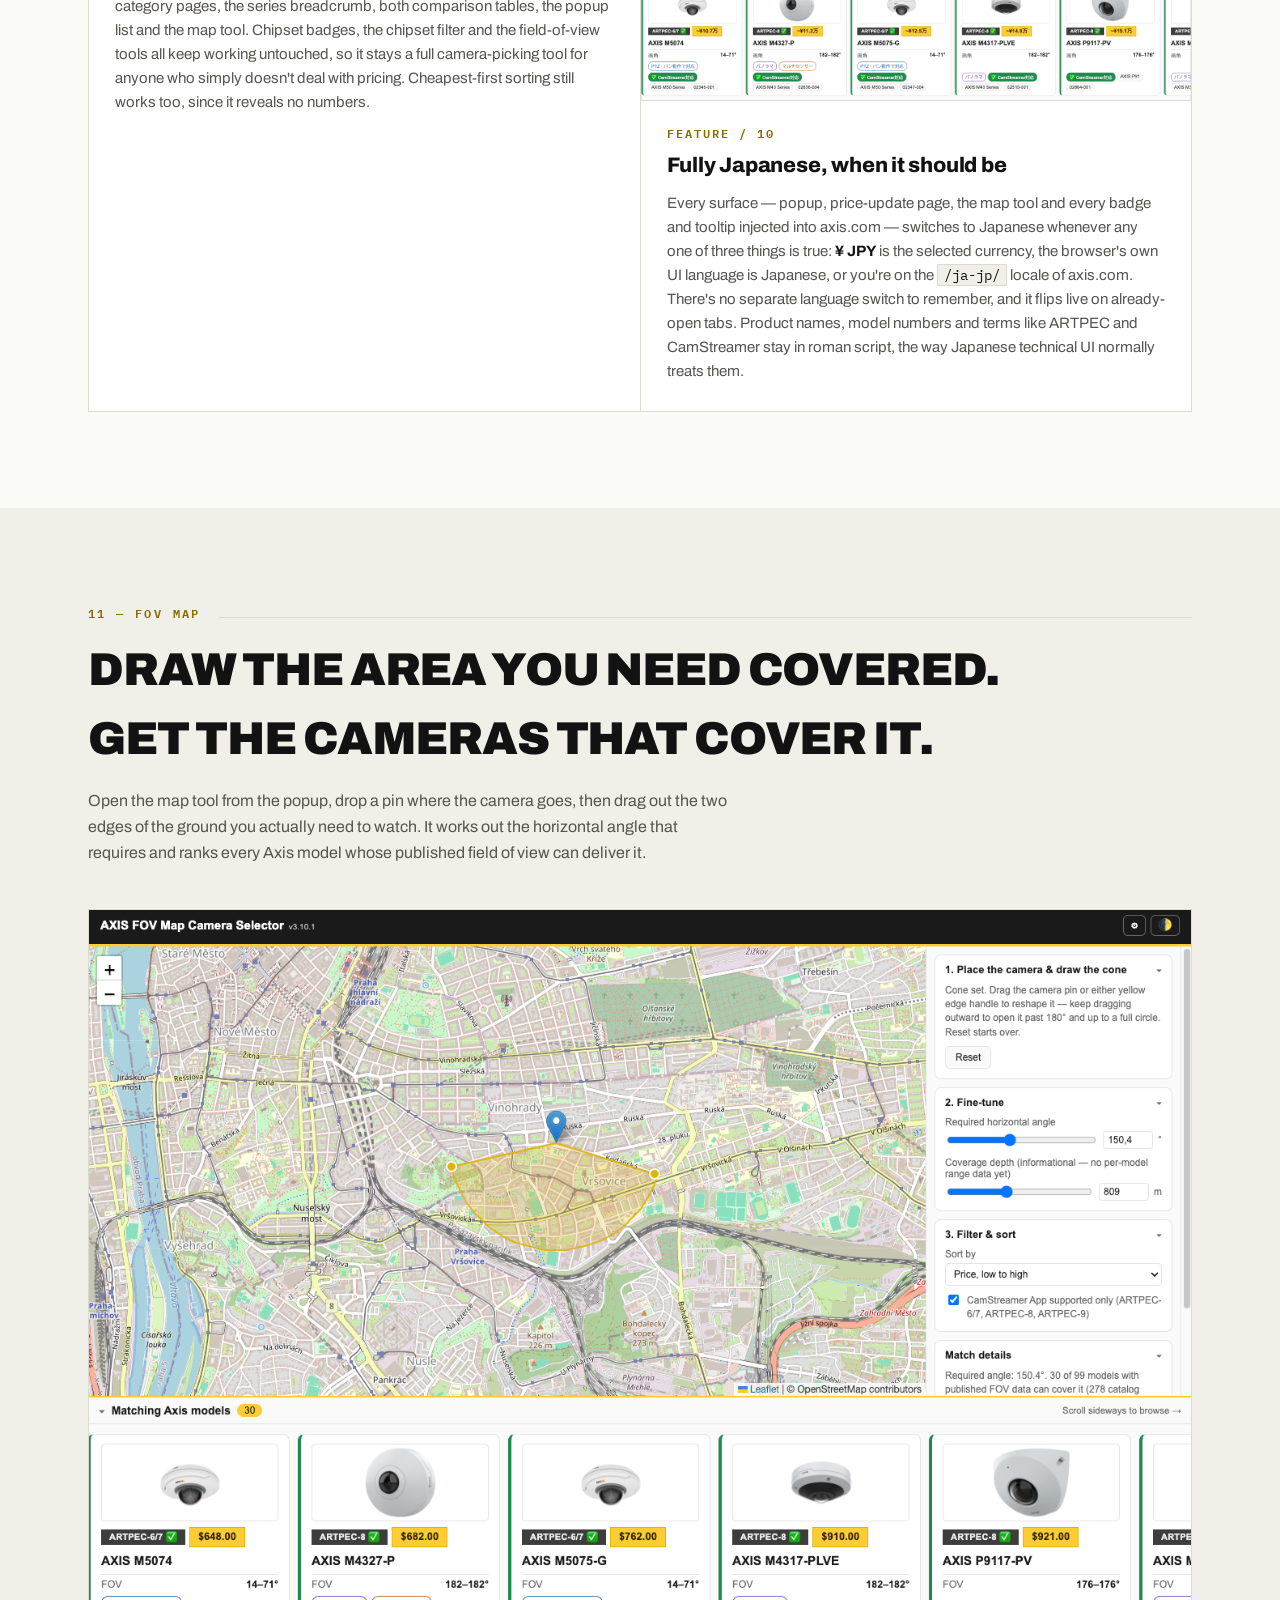
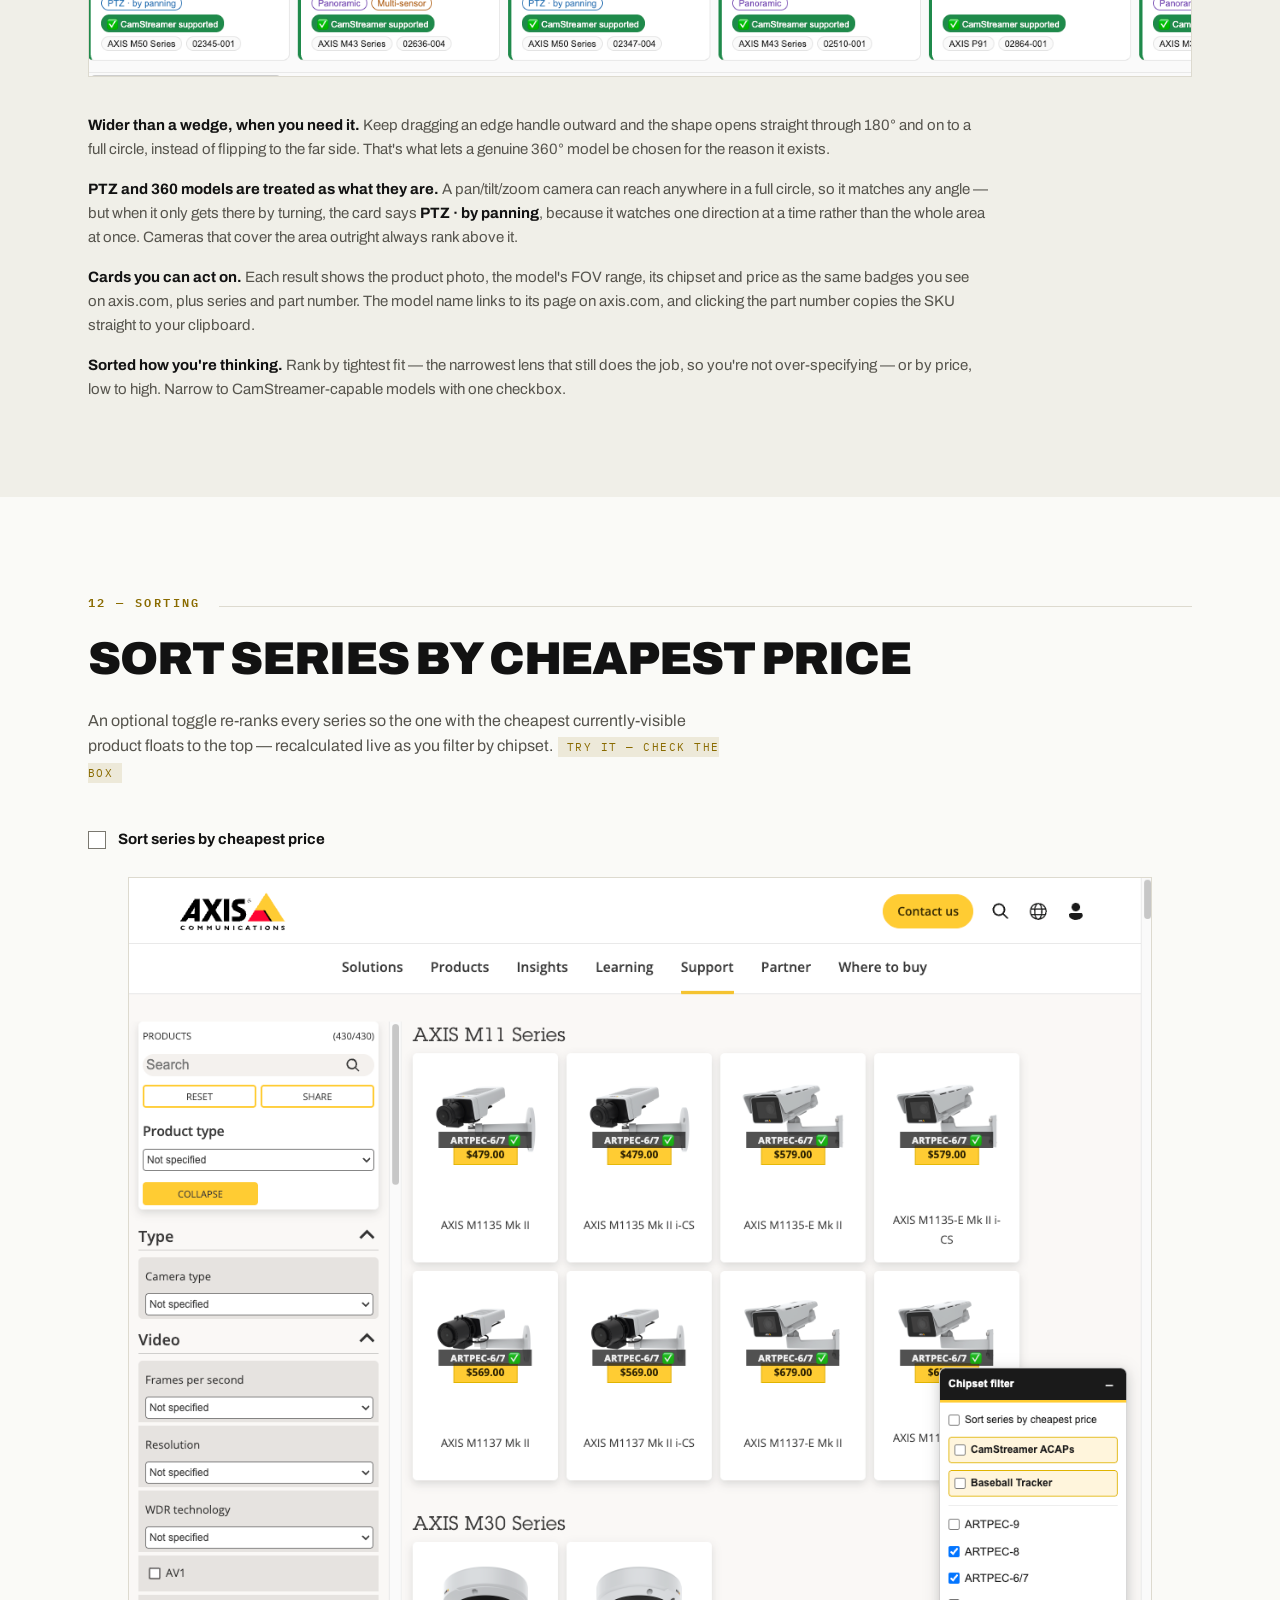
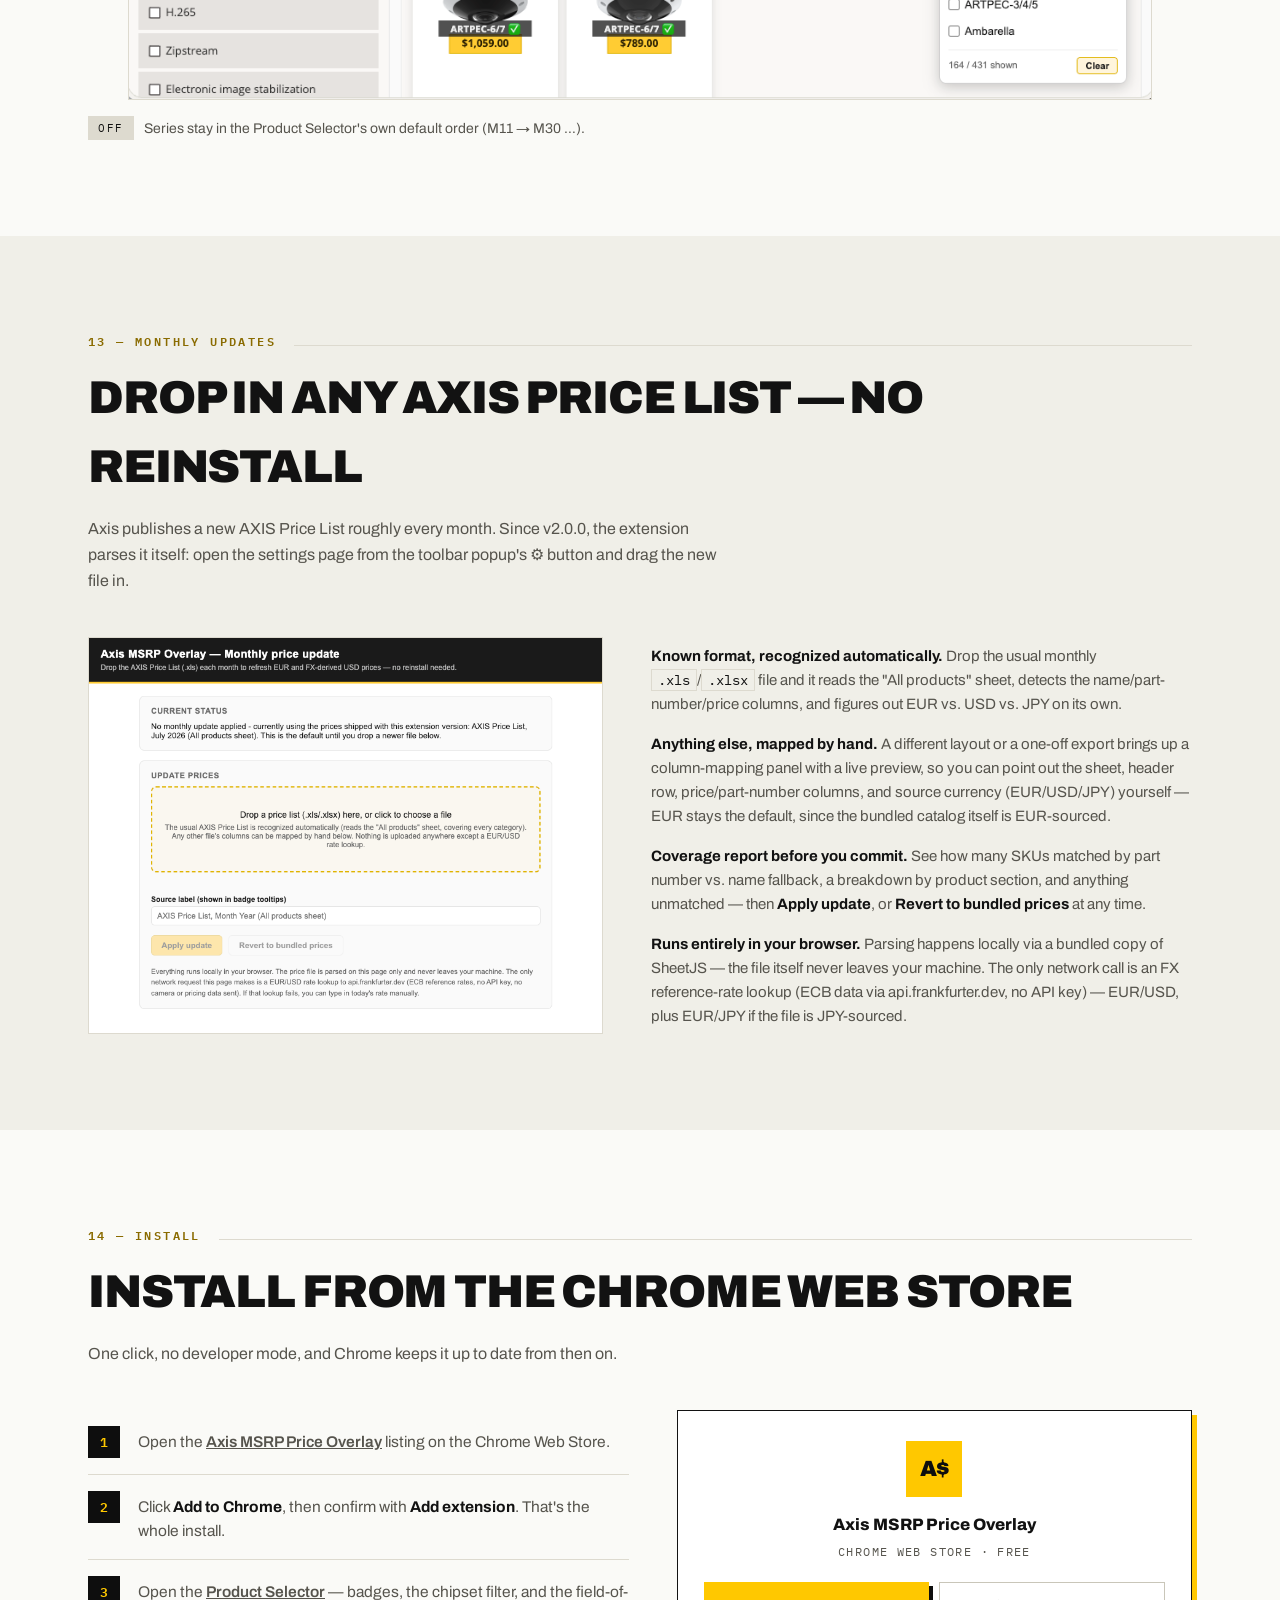
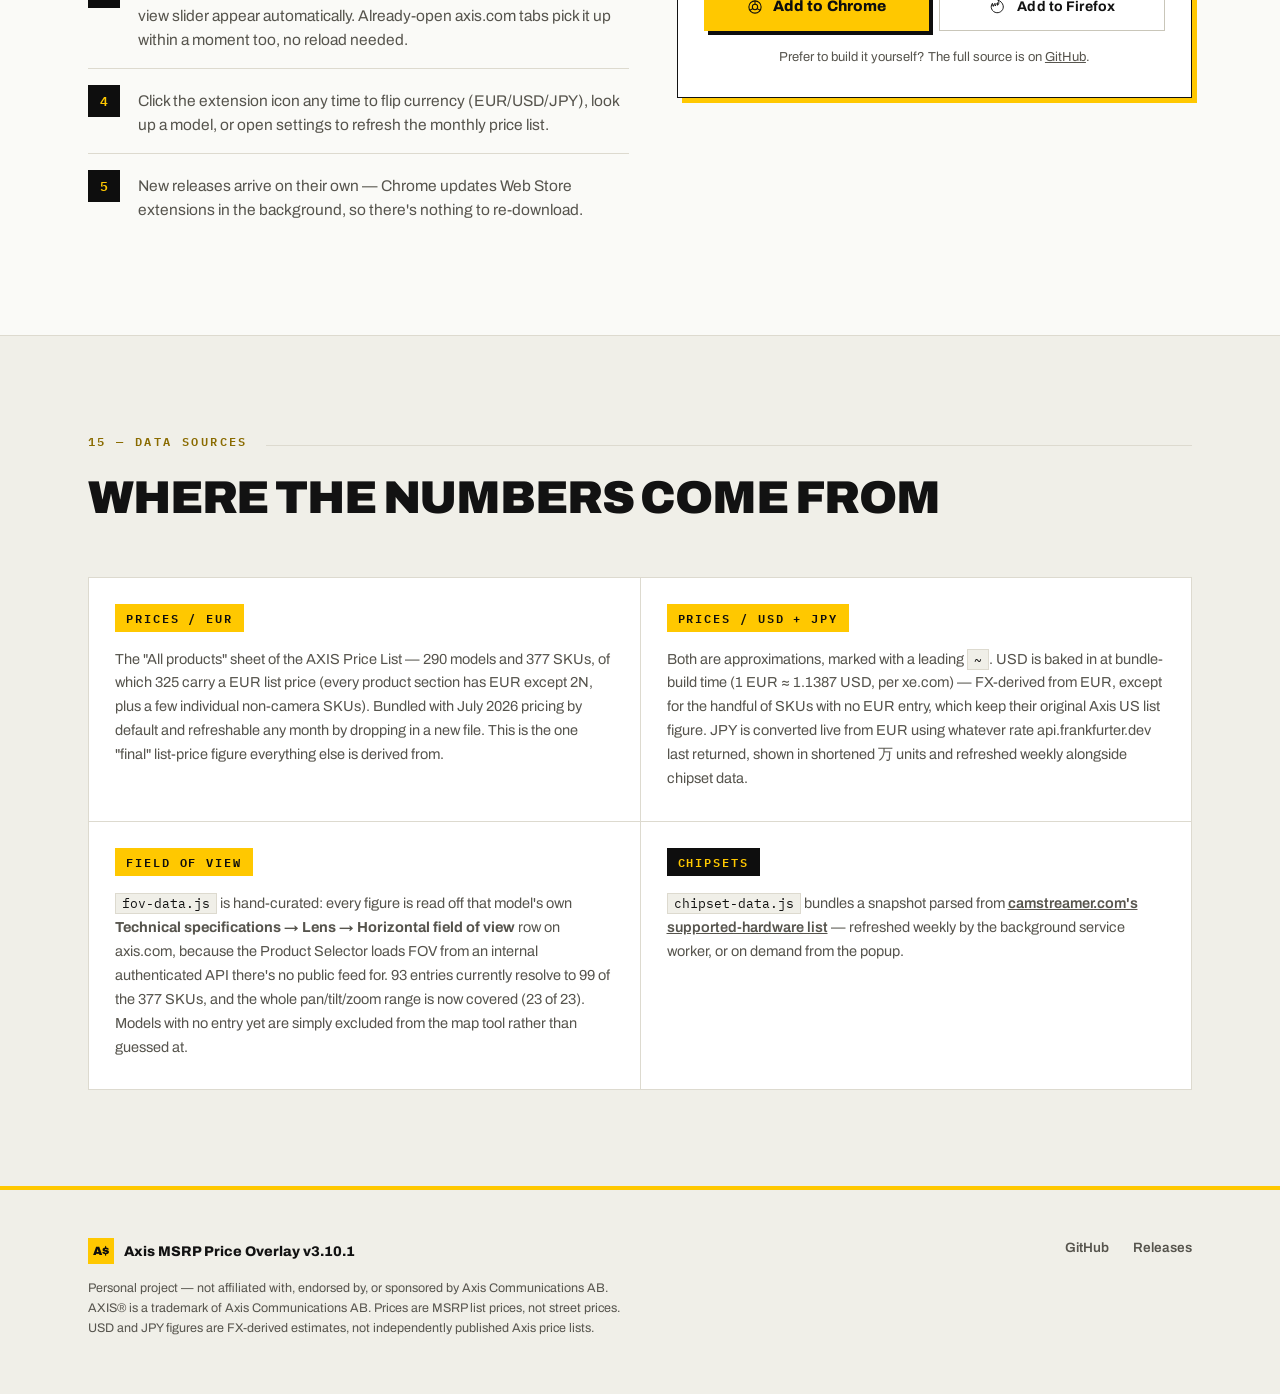
==== commit 19786114: "Add files via upload" ====
--- a/docs/index.html
+++ b/docs/index.html
@@ -97,6 +97,17 @@
   html[data-theme="dark"] .btn-ghost:hover { color: var(--yellow); }
   .btn-nav { background: var(--yellow); color: var(--void-fixed); font-weight: 800; font-size: 13px; padding: 9px 16px; }
   .btn-nav:hover { background: #fff; }
+  .btn-nav-group { display: flex; align-items: center; gap: 8px; }
+  .btn-nav-firefox { background: transparent; color: var(--ink); font-weight: 800; font-size: 13px; padding: 8px 14px; border: 1px solid var(--border-strong); display: inline-flex; align-items: center; gap: 7px; text-decoration: none; }
+  .btn-nav-firefox svg { width: 14px; height: 14px; }
+  .btn-nav-firefox:hover { border-color: var(--yellow); color: var(--yellow-deep); }
+  html[data-theme="dark"] .btn-nav-firefox:hover { color: var(--yellow); }
+  .install-cta-buttons { display: flex; gap: 10px; width: 100%; }
+  .install-cta-buttons .btn { flex: 1 1 0; justify-content: center; padding: 12px 14px; }
+  .btn-browser { background: var(--surface); color: var(--ink); border-color: var(--border-strong); font-weight: 700; font-size: 14px; }
+  .btn-browser:hover { border-color: var(--yellow); color: var(--yellow-deep); }
+  html[data-theme="dark"] .btn-browser:hover { color: var(--yellow); }
+  .btn-browser svg { width: 18px; height: 18px; }
 
   /* ---------- Theme toggle ---------- */
   .theme-toggle {
@@ -412,7 +423,13 @@
         <svg class="icon-sun" viewBox="0 0 24 24"><circle cx="12" cy="12" r="4"></circle><path d="M12 2v3M12 19v3M4.2 4.2l2.1 2.1M17.7 17.7l2.1 2.1M2 12h3M19 12h3M4.2 19.8l2.1-2.1M17.7 6.3l2.1-2.1"></path></svg>
         <svg class="icon-moon" viewBox="0 0 24 24"><path d="M20 14.5A8.5 8.5 0 0 1 9.5 4a8.5 8.5 0 1 0 10.5 10.5z"></path></svg>
       </button>
-      <a class="btn-nav" href="https://chromewebstore.google.com/detail/axis-msrp-price-overlay/gnegcekipfaapeboifcejnjmfemfigpl" target="_blank" rel="noopener">Add to Chrome</a>
+      <div class="btn-nav-group">
+        <a class="btn-nav-firefox" href="https://addons.mozilla.org/en-US/firefox/addon/axis-msrp-price-overlay/" target="_blank" rel="noopener">
+          <svg viewBox="0 0 24 24" aria-hidden="true"><path d="M12 3c3.5 1 6.2 3.8 6.9 7.3.5 2.4-.2 4.9-1.9 6.7-1.7 1.8-4.1 2.8-6.6 2.6-3.1-.2-5.8-2.2-6.9-5-1-2.5-.6-5.4 1.1-7.5-.3 1.5.1 3 1.1 4.1.2-1.6 1-3.1 2.3-4.1-.4 1.2-.3 2.6.4 3.6.4-1.9 1.7-3.6 3.5-4.4-.6 1-.8 2.3-.5 3.5 1.1-.9 1.8-2.3 1.7-3.7-.1-1-.5-2-1.1-2.8z" fill="none" stroke="currentColor" stroke-width="1.4" stroke-linejoin="round"/></svg>
+          Firefox
+        </a>
+        <a class="btn-nav" href="https://chromewebstore.google.com/detail/axis-msrp-price-overlay/gnegcekipfaapeboifcejnjmfemfigpl" target="_blank" rel="noopener">Add to Chrome</a>
+      </div>
     </nav>
   </div>
 </header>
@@ -436,6 +453,10 @@
         <a class="btn btn-primary" href="https://chromewebstore.google.com/detail/axis-msrp-price-overlay/gnegcekipfaapeboifcejnjmfemfigpl" target="_blank" rel="noopener">
           <svg viewBox="0 0 16 16"><path d="M8 1a.75.75 0 0 1 .75.75v6.69l2.22-2.22a.75.75 0 1 1 1.06 1.06l-3.5 3.5a.75.75 0 0 1-1.06 0l-3.5-3.5a.75.75 0 1 1 1.06-1.06l2.22 2.22V1.75A.75.75 0 0 1 8 1zM2 12.5a.75.75 0 0 1 .75.75v.75c0 .28.22.5.5.5h9.5a.5.5 0 0 0 .5-.5v-.75a.75.75 0 0 1 1.5 0v.75A2 2 0 0 1 12.75 16h-9.5A2 2 0 0 1 1.25 14v-.75A.75.75 0 0 1 2 12.5z"/></svg>
           Add to Chrome — it's free
+        </a>
+        <a class="btn btn-browser" href="https://addons.mozilla.org/en-US/firefox/addon/axis-msrp-price-overlay/" target="_blank" rel="noopener">
+          <svg viewBox="0 0 24 24" aria-hidden="true"><path d="M12 3c3.5 1 6.2 3.8 6.9 7.3.5 2.4-.2 4.9-1.9 6.7-1.7 1.8-4.1 2.8-6.6 2.6-3.1-.2-5.8-2.2-6.9-5-1-2.5-.6-5.4 1.1-7.5-.3 1.5.1 3 1.1 4.1.2-1.6 1-3.1 2.3-4.1-.4 1.2-.3 2.6.4 3.6.4-1.9 1.7-3.6 3.5-4.4-.6 1-.8 2.3-.5 3.5 1.1-.9 1.8-2.3 1.7-3.7-.1-1-.5-2-1.1-2.8z" fill="none" stroke="currentColor" stroke-width="1.3" stroke-linejoin="round"/></svg>
+          Add to Firefox
         </a>
         <a class="btn btn-ghost" href="https://github.com/kotyzap/Axis-MSRP-Price-Overlay-Chrome-Extension" target="_blank" rel="noopener">Get the source</a>
       </div>
@@ -693,8 +714,17 @@
         <div class="install-cta-mark">A$</div>
         <div class="install-cta-name">Axis MSRP Price Overlay</div>
         <div class="install-cta-meta">Chrome Web Store · free</div>
-        <a class="btn btn-primary" href="https://chromewebstore.google.com/detail/axis-msrp-price-overlay/gnegcekipfaapeboifcejnjmfemfigpl" target="_blank" rel="noopener">Add to Chrome</a>
-        <p class="install-cta-note">Also available for Firefox — get it from <a href="https://addons.mozilla.org/en-US/firefox/addon/axis-msrp-price-overlay/" target="_blank" rel="noopener">addons.mozilla.org</a>. Prefer to build it yourself? The full source is on <a href="https://github.com/kotyzap/Axis-MSRP-Price-Overlay-Chrome-Extension" target="_blank" rel="noopener">GitHub</a>.</p>
+        <div class="install-cta-buttons">
+          <a class="btn btn-primary" href="https://chromewebstore.google.com/detail/axis-msrp-price-overlay/gnegcekipfaapeboifcejnjmfemfigpl" target="_blank" rel="noopener">
+            <svg viewBox="0 0 24 24" aria-hidden="true"><circle cx="12" cy="12" r="4" fill="none" stroke="currentColor" stroke-width="1.6"/><circle cx="12" cy="12" r="9.2" fill="none" stroke="currentColor" stroke-width="1.6"/><line x1="12" y1="2.8" x2="12" y2="7.8" stroke="currentColor" stroke-width="1.6"/><line x1="4.4" y1="16.8" x2="8.6" y2="14.4" stroke="currentColor" stroke-width="1.6"/><line x1="19.6" y1="16.8" x2="15.4" y2="14.4" stroke="currentColor" stroke-width="1.6"/></svg>
+            Add to Chrome
+          </a>
+          <a class="btn btn-browser" href="https://addons.mozilla.org/en-US/firefox/addon/axis-msrp-price-overlay/" target="_blank" rel="noopener">
+            <svg viewBox="0 0 24 24" aria-hidden="true"><path d="M12 3c3.5 1 6.2 3.8 6.9 7.3.5 2.4-.2 4.9-1.9 6.7-1.7 1.8-4.1 2.8-6.6 2.6-3.1-.2-5.8-2.2-6.9-5-1-2.5-.6-5.4 1.1-7.5-.3 1.5.1 3 1.1 4.1.2-1.6 1-3.1 2.3-4.1-.4 1.2-.3 2.6.4 3.6.4-1.9 1.7-3.6 3.5-4.4-.6 1-.8 2.3-.5 3.5 1.1-.9 1.8-2.3 1.7-3.7-.1-1-.5-2-1.1-2.8z" fill="none" stroke="currentColor" stroke-width="1.3" stroke-linejoin="round"/></svg>
+            Add to Firefox
+          </a>
+        </div>
+        <p class="install-cta-note">Prefer to build it yourself? The full source is on <a href="https://github.com/kotyzap/Axis-MSRP-Price-Overlay-Chrome-Extension" target="_blank" rel="noopener">GitHub</a>.</p>
       </div>
     </div>
   </div>
